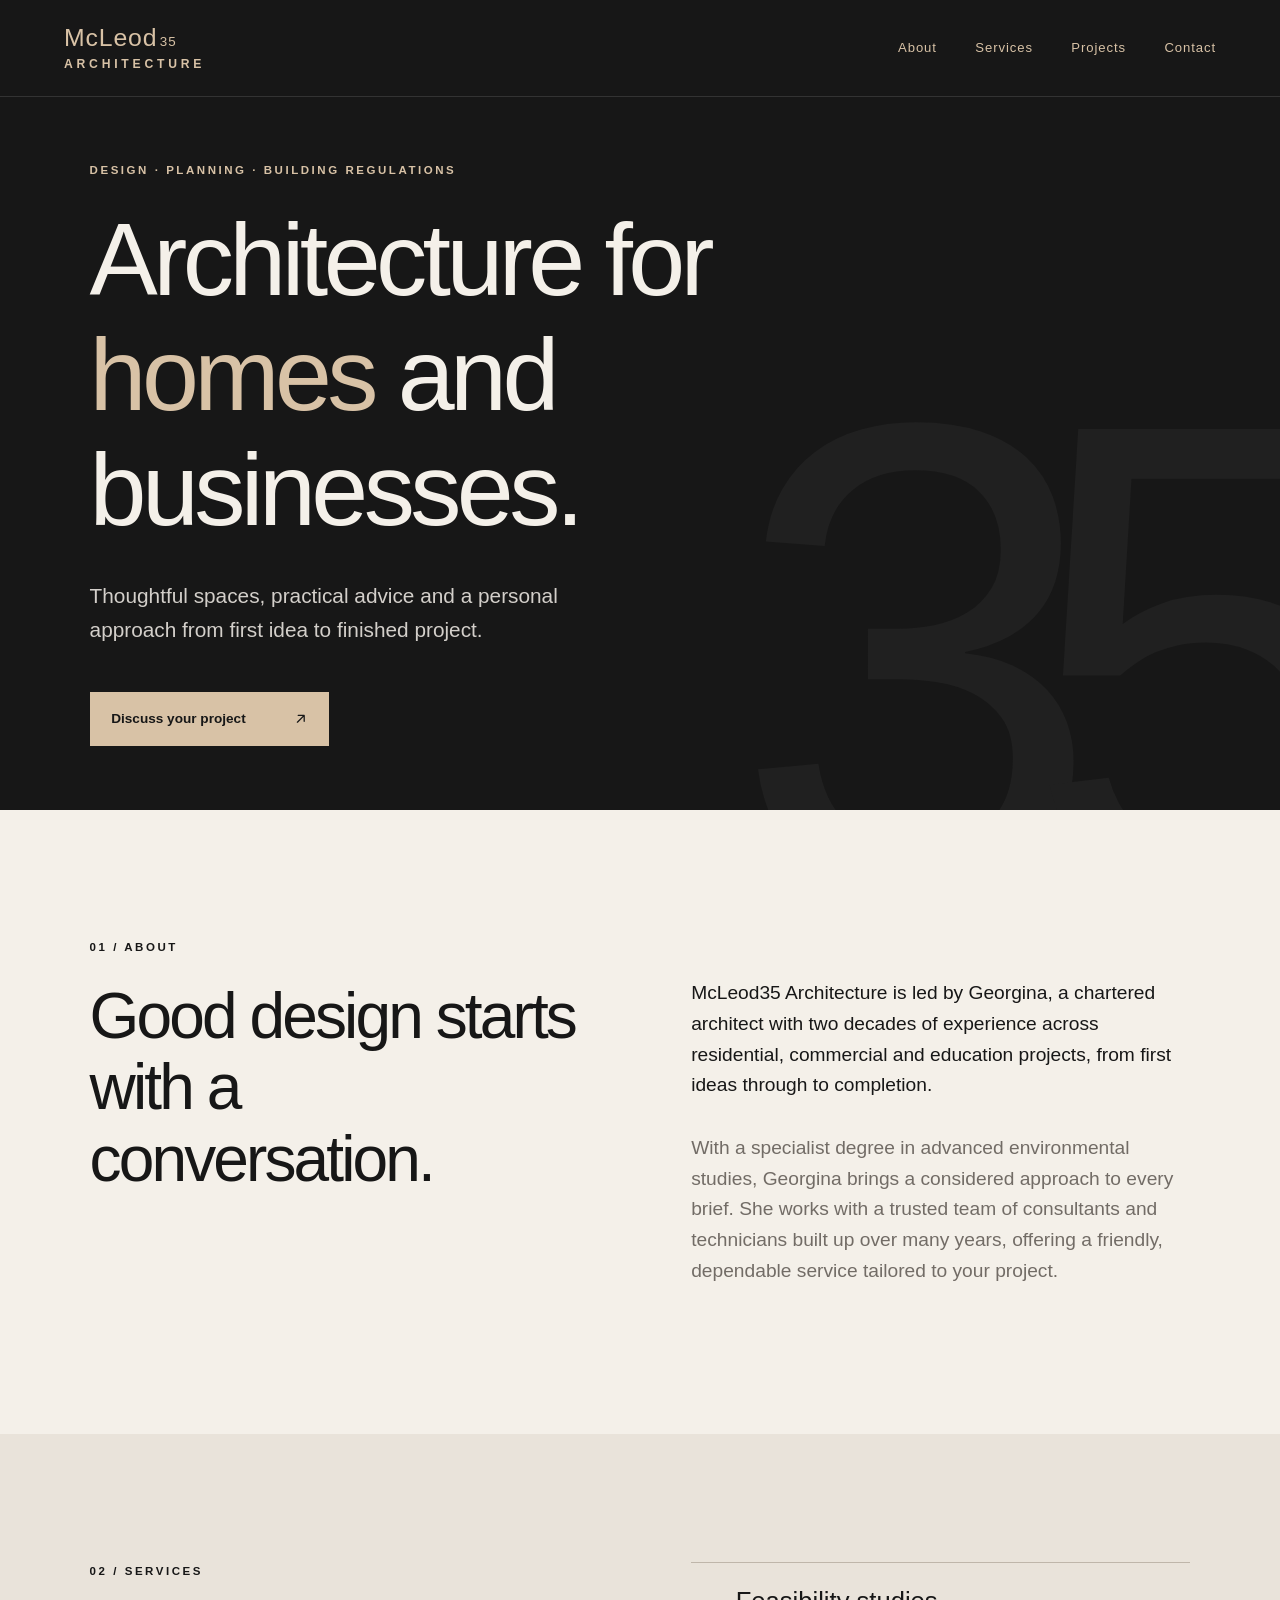
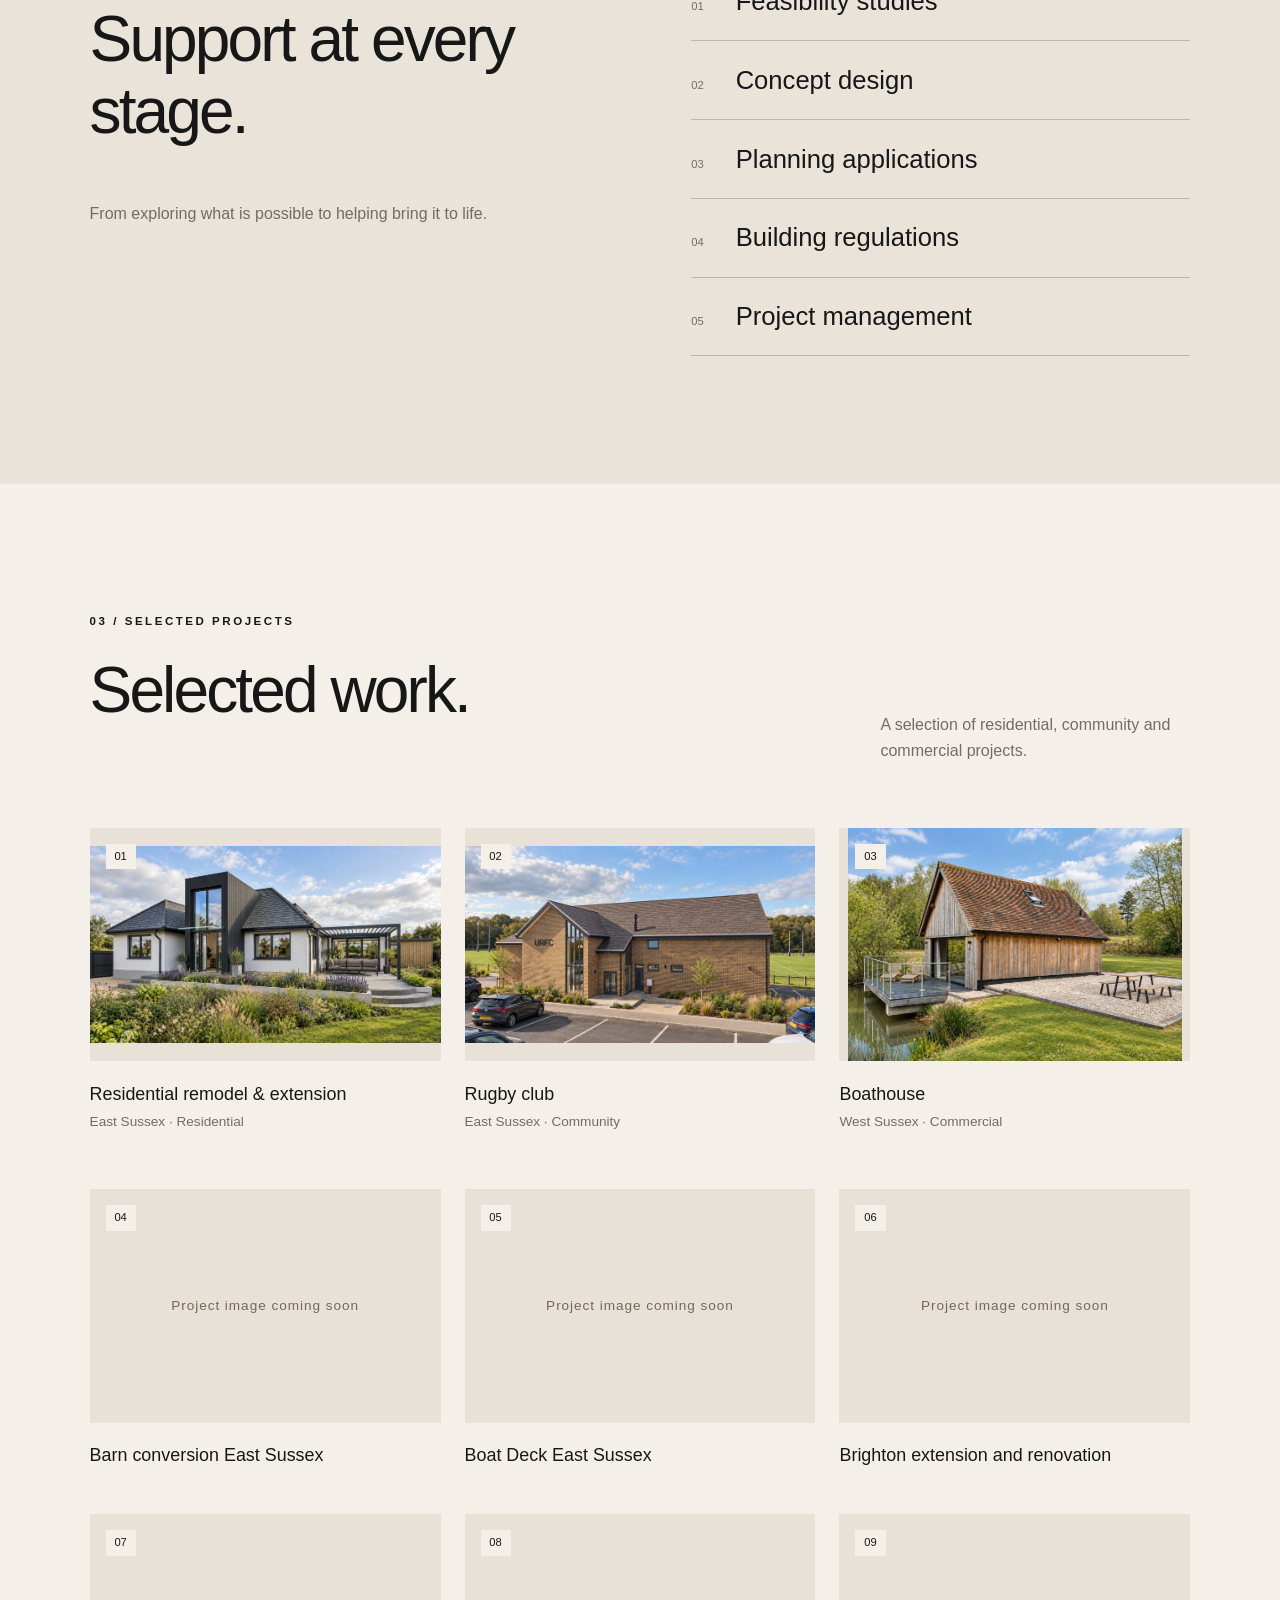
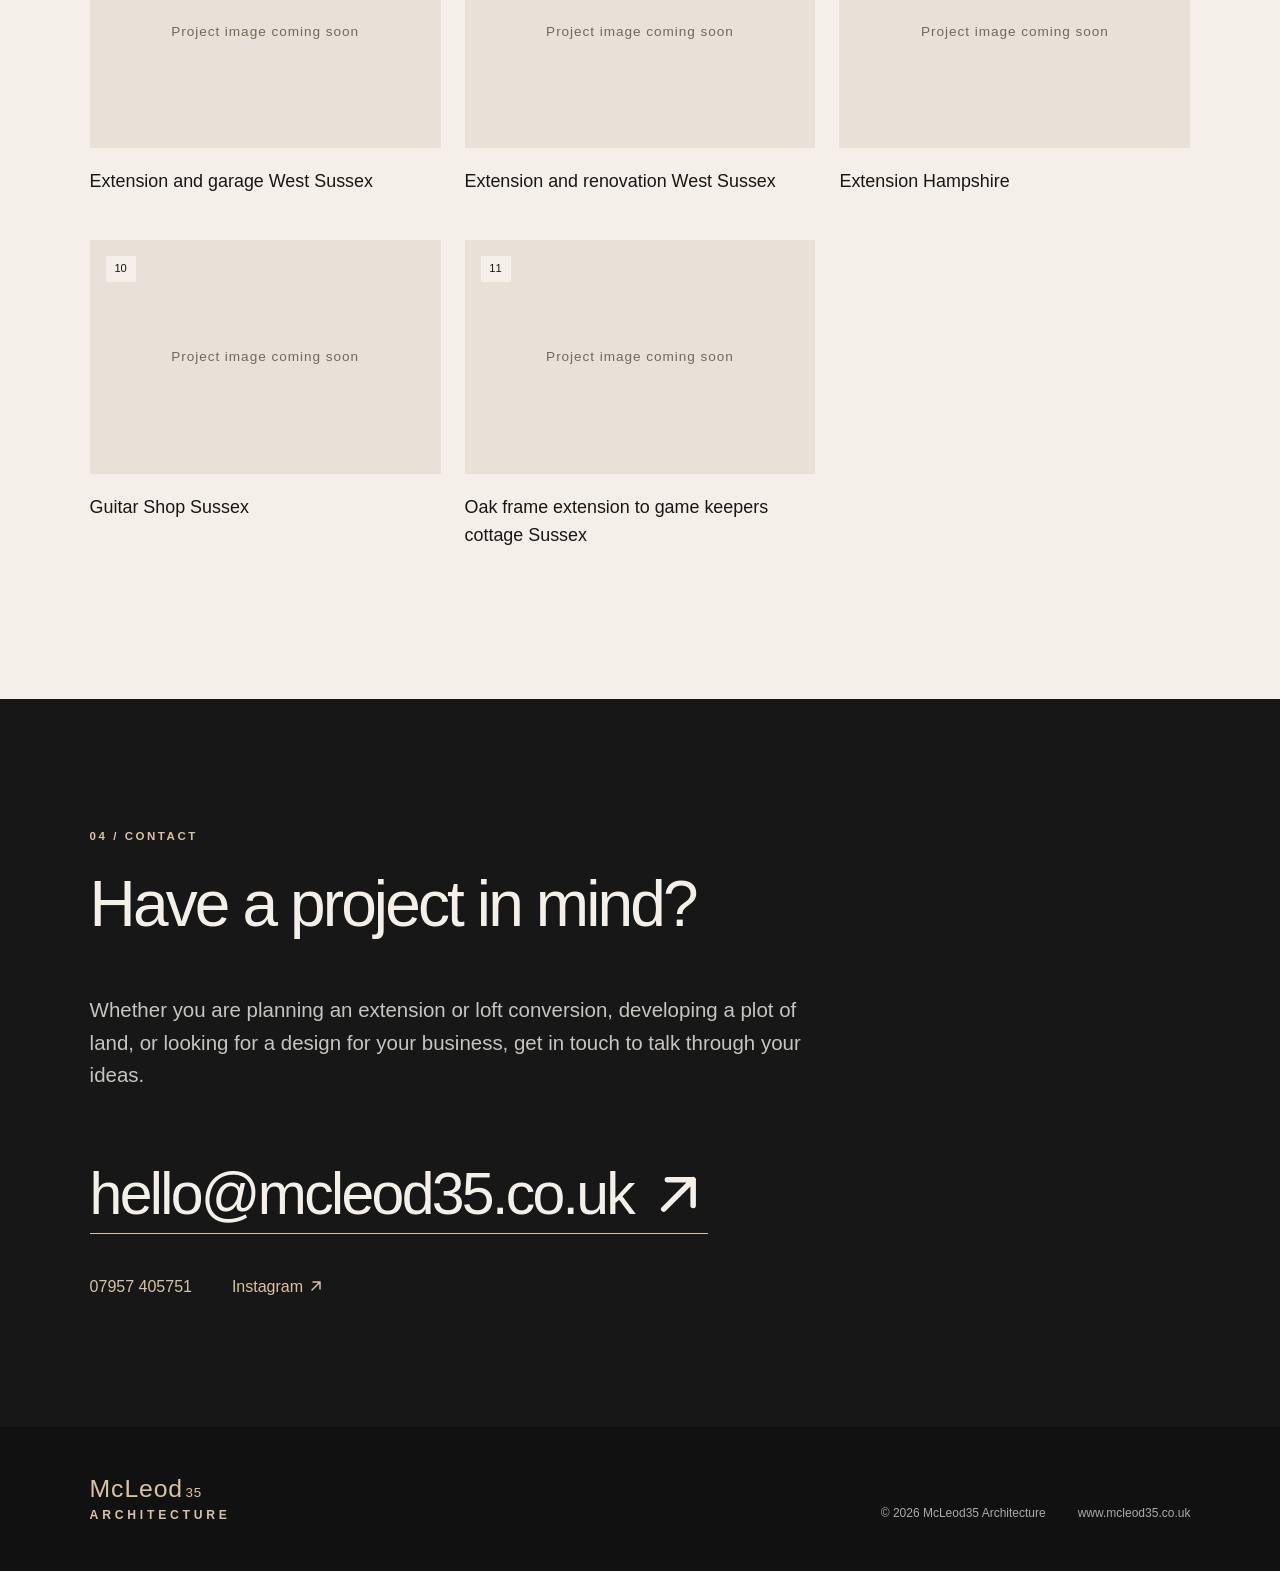
==== index.html @ 9fd6172d "Add files via upload" ====
<!doctype html>
<html lang="en-GB">
<head>
  <meta charset="utf-8">
  <meta name="viewport" content="width=device-width, initial-scale=1">
  <meta name="theme-color" content="#171717">
  <meta name="description" content="McLeod35 Architecture is a friendly, trusted architecture practice for homes and businesses in Sussex. Feasibility, design, planning, building regulations and project management.">
  <title>McLeod35 Architecture | Architecture for homes and businesses</title>
  <link rel="canonical" href="https://www.mcleod35.co.uk/">
  <link rel="icon" href="favicon.svg" type="image/svg+xml">
  <link rel="stylesheet" href="style.css">
</head>
<body>
  <a class="skip-link" href="#main">Skip to content</a>
  <header class="site-header">
    <a class="brand" href="#home" aria-label="McLeod35 Architecture, home"><span>McLeod<small>35</small></span><strong>ARCHITECTURE</strong></a>
    <nav aria-label="Main navigation"><a href="#about">About</a><a href="#services">Services</a><a href="#projects">Projects</a><a href="#contact">Contact</a></nav>
  </header>
  <main id="main">
    <section class="hero" id="home" aria-labelledby="hero-title">
      <div class="hero-inner"><p class="eyebrow">Design · Planning · Building Regulations</p><h1 id="hero-title">Architecture for <em>homes</em> and businesses.</h1><p>Thoughtful spaces, practical advice and a personal approach from first idea to finished project.</p><a class="button" href="#contact">Discuss your project <svg class="arrow-icon" viewBox="0 0 16 16" width="16" height="16" fill="none" stroke="currentColor" stroke-width="1.5" stroke-linecap="round" stroke-linejoin="round" aria-hidden="true" focusable="false"><path d="M4 12 12 4M5 4h7v7"/></svg></a></div>
      <span class="hero-mark" aria-hidden="true">35</span>
    </section>
    <section class="section about" id="about"><div class="section-heading"><p class="eyebrow">01 / About</p><h2>Good design starts with a conversation.</h2></div><div class="section-copy"><p>McLeod35 Architecture is led by Georgina, a chartered architect with two decades of experience across residential, commercial and education projects, from first ideas through to completion.</p><p>With a specialist degree in advanced environmental studies, Georgina brings a considered approach to every brief. She works with a trusted team of consultants and technicians built up over many years, offering a friendly, dependable service tailored to your project.</p></div></section>
    <section class="section services" id="services"><div class="section-heading"><p class="eyebrow">02 / Services</p><h2>Support at every stage.</h2><p>From exploring what is possible to helping bring it to life.</p></div><ol class="service-list"><li><span>01</span>Feasibility studies</li><li><span>02</span>Concept design</li><li><span>03</span>Planning applications</li><li><span>04</span>Building regulations</li><li><span>05</span>Project management</li></ol></section>
    <section class="projects section" id="projects"><div class="projects-heading"><div><p class="eyebrow">03 / Selected projects</p><h2>Selected work.</h2></div><p>A selection of residential, community and commercial projects.</p></div><div class="project-grid">
      <article class="project"><a class="project-image" href="images/residential-remodel-east-sussex.jpg" data-lightbox><img src="images/residential-remodel-east-sussex.jpg" alt="Residential remodel and extension in East Sussex" loading="lazy" onload="this.parentElement.classList.add('has-image')" onerror="this.remove()"><span>01</span><span class="view-hint">View full image <svg class="arrow-icon" viewBox="0 0 16 16" width="16" height="16" fill="none" stroke="currentColor" stroke-width="1.5" stroke-linecap="round" stroke-linejoin="round" aria-hidden="true" focusable="false"><path d="M4 12 12 4M5 4h7v7"/></svg></span></a><div class="project-caption"><h3>Residential remodel &amp; extension</h3><p>East Sussex · Residential</p></div></article>
      <article class="project"><a class="project-image" href="images/rugby-club-east-sussex.jpg" data-lightbox><img src="images/rugby-club-east-sussex.jpg" alt="Rugby club in East Sussex" loading="lazy" onload="this.parentElement.classList.add('has-image')" onerror="this.remove()"><span>02</span><span class="view-hint">View full image <svg class="arrow-icon" viewBox="0 0 16 16" width="16" height="16" fill="none" stroke="currentColor" stroke-width="1.5" stroke-linecap="round" stroke-linejoin="round" aria-hidden="true" focusable="false"><path d="M4 12 12 4M5 4h7v7"/></svg></span></a><div class="project-caption"><h3>Rugby club</h3><p>East Sussex · Community</p></div></article>
      <article class="project"><a class="project-image" href="images/boathouse-west-sussex.jpg" data-lightbox><img src="images/boathouse-west-sussex.jpg" alt="Boathouse in West Sussex" loading="lazy" onload="this.parentElement.classList.add('has-image')" onerror="this.remove()"><span>03</span><span class="view-hint">View full image <svg class="arrow-icon" viewBox="0 0 16 16" width="16" height="16" fill="none" stroke="currentColor" stroke-width="1.5" stroke-linecap="round" stroke-linejoin="round" aria-hidden="true" focusable="false"><path d="M4 12 12 4M5 4h7v7"/></svg></span></a><div class="project-caption"><h3>Boathouse</h3><p>West Sussex · Commercial</p></div></article>
      <article class="project"><a class="project-image" href="images/Barn%20conversion%20East%20Sussex.png" data-lightbox><img src="images/Barn%20conversion%20East%20Sussex.png" alt="Barn conversion East Sussex" loading="lazy" onload="this.parentElement.classList.add('has-image')" onerror="this.remove()"><span>04</span><span class="view-hint">View full image <svg class="arrow-icon" viewBox="0 0 16 16" width="16" height="16" fill="none" stroke="currentColor" stroke-width="1.5" stroke-linecap="round" stroke-linejoin="round" aria-hidden="true" focusable="false"><path d="M4 12 12 4M5 4h7v7"/></svg></span></a><div class="project-caption"><h3>Barn conversion East Sussex</h3></div></article>
      <article class="project"><a class="project-image" href="images/Boat%20Deck%20East%20Sussex.png" data-lightbox><img src="images/Boat%20Deck%20East%20Sussex.png" alt="Boat Deck East Sussex" loading="lazy" onload="this.parentElement.classList.add('has-image')" onerror="this.remove()"><span>05</span><span class="view-hint">View full image <svg class="arrow-icon" viewBox="0 0 16 16" width="16" height="16" fill="none" stroke="currentColor" stroke-width="1.5" stroke-linecap="round" stroke-linejoin="round" aria-hidden="true" focusable="false"><path d="M4 12 12 4M5 4h7v7"/></svg></span></a><div class="project-caption"><h3>Boat Deck East Sussex</h3></div></article>
      <article class="project"><a class="project-image" href="images/Brighton%20extension%20and%20renovation.png" data-lightbox><img src="images/Brighton%20extension%20and%20renovation.png" alt="Brighton extension and renovation" loading="lazy" onload="this.parentElement.classList.add('has-image')" onerror="this.remove()"><span>06</span><span class="view-hint">View full image <svg class="arrow-icon" viewBox="0 0 16 16" width="16" height="16" fill="none" stroke="currentColor" stroke-width="1.5" stroke-linecap="round" stroke-linejoin="round" aria-hidden="true" focusable="false"><path d="M4 12 12 4M5 4h7v7"/></svg></span></a><div class="project-caption"><h3>Brighton extension and renovation</h3></div></article>
      <article class="project"><a class="project-image" href="images/Extension%20and%20garage%20West%20Sussex.png" data-lightbox><img src="images/Extension%20and%20garage%20West%20Sussex.png" alt="Extension and garage West Sussex" loading="lazy" onload="this.parentElement.classList.add('has-image')" onerror="this.remove()"><span>07</span><span class="view-hint">View full image <svg class="arrow-icon" viewBox="0 0 16 16" width="16" height="16" fill="none" stroke="currentColor" stroke-width="1.5" stroke-linecap="round" stroke-linejoin="round" aria-hidden="true" focusable="false"><path d="M4 12 12 4M5 4h7v7"/></svg></span></a><div class="project-caption"><h3>Extension and garage West Sussex</h3></div></article>
      <article class="project"><a class="project-image" href="images/Extension%20and%20renovation%20West%20Sussex.png" data-lightbox><img src="images/Extension%20and%20renovation%20West%20Sussex.png" alt="Extension and renovation West Sussex" loading="lazy" onload="this.parentElement.classList.add('has-image')" onerror="this.remove()"><span>08</span><span class="view-hint">View full image <svg class="arrow-icon" viewBox="0 0 16 16" width="16" height="16" fill="none" stroke="currentColor" stroke-width="1.5" stroke-linecap="round" stroke-linejoin="round" aria-hidden="true" focusable="false"><path d="M4 12 12 4M5 4h7v7"/></svg></span></a><div class="project-caption"><h3>Extension and renovation West Sussex</h3></div></article>
      <article class="project"><a class="project-image" href="images/Extension%20Hampshire.png" data-lightbox><img src="images/Extension%20Hampshire.png" alt="Extension Hampshire" loading="lazy" onload="this.parentElement.classList.add('has-image')" onerror="this.remove()"><span>09</span><span class="view-hint">View full image <svg class="arrow-icon" viewBox="0 0 16 16" width="16" height="16" fill="none" stroke="currentColor" stroke-width="1.5" stroke-linecap="round" stroke-linejoin="round" aria-hidden="true" focusable="false"><path d="M4 12 12 4M5 4h7v7"/></svg></span></a><div class="project-caption"><h3>Extension Hampshire</h3></div></article>
      <article class="project"><a class="project-image" href="images/Guitar%20Shop%20Sussex.png" data-lightbox><img src="images/Guitar%20Shop%20Sussex.png" alt="Guitar Shop Sussex" loading="lazy" onload="this.parentElement.classList.add('has-image')" onerror="this.remove()"><span>10</span><span class="view-hint">View full image <svg class="arrow-icon" viewBox="0 0 16 16" width="16" height="16" fill="none" stroke="currentColor" stroke-width="1.5" stroke-linecap="round" stroke-linejoin="round" aria-hidden="true" focusable="false"><path d="M4 12 12 4M5 4h7v7"/></svg></span></a><div class="project-caption"><h3>Guitar Shop Sussex</h3></div></article>
      <article class="project"><a class="project-image" href="images/Oak%20frame%20extension%20to%20game%20keepers%20cottage%20Sussex.png" data-lightbox><img src="images/Oak%20frame%20extension%20to%20game%20keepers%20cottage%20Sussex.png" alt="Oak frame extension to game keepers cottage Sussex" loading="lazy" onload="this.parentElement.classList.add('has-image')" onerror="this.remove()"><span>11</span><span class="view-hint">View full image <svg class="arrow-icon" viewBox="0 0 16 16" width="16" height="16" fill="none" stroke="currentColor" stroke-width="1.5" stroke-linecap="round" stroke-linejoin="round" aria-hidden="true" focusable="false"><path d="M4 12 12 4M5 4h7v7"/></svg></span></a><div class="project-caption"><h3>Oak frame extension to game keepers cottage Sussex</h3></div></article>
    </div></section>
    <section class="contact section" id="contact"><p class="eyebrow">04 / Contact</p><h2>Have a project in mind?</h2><p>Whether you are planning an extension or loft conversion, developing a plot of land, or looking for a design for your business, get in touch to talk through your ideas.</p><a class="contact-email" href="mailto:hello@mcleod35.co.uk">hello@mcleod35.co.uk <svg class="arrow-icon" viewBox="0 0 16 16" width="16" height="16" fill="none" stroke="currentColor" stroke-width="1.5" stroke-linecap="round" stroke-linejoin="round" aria-hidden="true" focusable="false"><path d="M4 12 12 4M5 4h7v7"/></svg></a><div class="contact-links"><a href="tel:+447957405751">07957 405751</a><a href="https://www.instagram.com/m3five/" target="_blank" rel="noopener noreferrer">Instagram <svg class="arrow-icon" viewBox="0 0 16 16" width="16" height="16" fill="none" stroke="currentColor" stroke-width="1.5" stroke-linecap="round" stroke-linejoin="round" aria-hidden="true" focusable="false"><path d="M4 12 12 4M5 4h7v7"/></svg></a></div></section>
  </main>
  <footer><a class="brand footer-brand" href="#home" aria-label="McLeod35 Architecture, back to top"><span>McLeod<small>35</small></span><strong>ARCHITECTURE</strong></a><div><span>© <span id="year">2026</span> McLeod35 Architecture</span><a href="https://www.mcleod35.co.uk/">www.mcleod35.co.uk</a></div></footer>
  <dialog id="image-viewer" aria-label="Project image"><button class="viewer-close" type="button" aria-label="Close image">×</button><img alt=""></dialog>
  <script>
    const viewer = document.getElementById('image-viewer');
    document.querySelectorAll('[data-lightbox]').forEach(link => link.addEventListener('click', event => {
      event.preventDefault();
      viewer.querySelector('img').src = link.href;
      viewer.querySelector('img').alt = link.querySelector('img').alt;
      viewer.showModal();
    }));
    viewer.querySelector('button').addEventListener('click', () => viewer.close());
    viewer.addEventListener('click', event => { if (event.target === viewer) viewer.close(); });
  </script>
  <script>document.getElementById('year').textContent = new Date().getFullYear();</script>
</body>
</html>
---- style.css ----
:root{--ink:#171717;--sand:#d8c2a6;--paper:#f4f0e9;--muted:#726c66;--line:#d9d1c6}*{box-sizing:border-box}html{scroll-behavior:smooth}body{margin:0;background:var(--paper);color:var(--ink);font-family:Arial,Helvetica,sans-serif;line-height:1.6}a{color:inherit}a:focus-visible{outline:2px solid #a97648;outline-offset:5px}.skip-link{position:absolute;left:-9999px;top:1rem;z-index:9;background:#fff;padding:.5rem 1rem}.skip-link:focus{left:1rem}.site-header{display:flex;align-items:center;justify-content:space-between;gap:2rem;padding:1.5rem max(5vw,24px);background:var(--ink);color:var(--sand)}.brand{display:inline-flex;flex-direction:column;width:max-content;text-decoration:none;line-height:1.15}.brand>span{font-size:1.55rem;font-weight:300;letter-spacing:.035em}.brand small{font-size:.54em;margin-left:.18em}.brand strong{font-size:.76rem;letter-spacing:.31em;font-weight:600;margin-top:.34rem}.site-header nav{display:flex;gap:clamp(1rem,3vw,2.5rem);flex-wrap:wrap}.site-header nav a{text-decoration:none;font-size:.82rem;letter-spacing:.07em}.site-header nav a:hover,.contact-links a:hover{color:#fff}.hero{position:relative;min-height:clamp(550px,75vh,850px);display:flex;align-items:center;overflow:hidden;background:var(--ink);color:var(--paper);border-top:1px solid #333}.hero-inner{position:relative;z-index:1;width:min(900px,85%);margin:4rem max(7vw,24px)}.eyebrow{text-transform:uppercase;letter-spacing:.22em;font-size:.72rem;font-weight:700;margin:0 0 1.5rem}.hero .eyebrow{color:var(--sand)}h1,h2,h3,p{margin-top:0}h1,h2{font-weight:400;line-height:1.12;letter-spacing:-.045em}h1{font-size:clamp(3.5rem,8vw,8rem);max-width:950px;margin-bottom:2rem}h1 em{font-style:normal;color:var(--sand)}.hero-inner>p:not(.eyebrow){font-size:clamp(1.05rem,1.7vw,1.3rem);max-width:530px;color:#d3cfca}.button{display:inline-flex;gap:3rem;align-items:center;margin-top:1.6rem;background:var(--sand);color:var(--ink);text-decoration:none;padding:1rem 1.35rem;font-size:.85rem;font-weight:700}.button:hover{background:#edd7bb}.hero-mark{position:absolute;right:-.05em;bottom:-.27em;font-size:clamp(25rem,52vw,62rem);line-height:1;letter-spacing:-.12em;color:#202020;pointer-events:none}.section{padding:clamp(5rem,10vw,10rem) max(7vw,24px);scroll-margin-top:2rem}.section h2{font-size:clamp(2.7rem,5vw,5.5rem)}.about{display:grid;grid-template-columns:1fr 1fr;gap:8vw}.about .section-copy{font-size:clamp(1.1rem,1.5vw,1.35rem);max-width:650px;padding-top:2.5rem}.about .section-copy p+p{color:var(--muted);margin-top:2rem}.services{background:#e9e3da;display:grid;grid-template-columns:1fr 1fr;gap:8vw}.services .section-heading>p:last-child{color:var(--muted)}.service-list{list-style:none;padding:0;margin:0}.service-list li{display:flex;gap:2rem;align-items:baseline;border-top:1px solid #bfb6aa;padding:1.15rem 0;font-size:clamp(1.1rem,2vw,1.7rem)}.service-list li:last-child{border-bottom:1px solid #bfb6aa}.service-list span{font-size:.7rem;color:var(--muted)}.projects-heading{display:flex;justify-content:space-between;align-items:end;gap:2rem;margin-bottom:3rem}.projects-heading>p{max-width:310px;color:var(--muted)}.project-grid{display:grid;grid-template-columns:repeat(3,minmax(0,1fr));gap:1.5rem}.project-image{aspect-ratio:4/5;background-color:#d8d0c4;background-size:cover;background-position:center;position:relative;overflow:hidden}.project-image:before{content:"Project image coming soon";position:absolute;inset:0;display:grid;place-items:center;padding:2rem;text-align:center;color:#746858;font-size:.85rem;letter-spacing:.07em}.project-image img{width:100%;height:100%;object-fit:cover;display:block}.project-image.has-image:before{display:none}.project-image span{position:absolute;left:1rem;top:1rem;background:var(--paper);padding:.25rem .55rem;font-size:.7rem}.project-caption{padding:1.15rem 0}.project-caption h3{font-size:1.12rem;font-weight:500;margin-bottom:.15rem}.project-caption p{color:var(--muted);font-size:.85rem}.contact{background:var(--ink);color:var(--paper)}.contact .eyebrow{color:var(--sand)}.contact h2{max-width:750px}.contact>p:not(.eyebrow){font-size:clamp(1.1rem,1.6vw,1.35rem);color:#c8c4bf;max-width:750px;margin:2rem 0 4rem}.contact-email{display:inline-flex;align-items:center;gap:1rem;max-width:100%;font-size:clamp(1.5rem,4.6vw,4.5rem);line-height:1.3;letter-spacing:-.045em;text-decoration:none;border-bottom:1px solid var(--sand);overflow-wrap:anywhere}.contact-email:hover{color:var(--sand)}.contact-links{display:flex;gap:2.5rem;margin-top:2.5rem}.contact-links a{text-decoration:none;color:var(--sand)}footer{background:#111;color:var(--sand);padding:3rem max(7vw,24px);display:flex;justify-content:space-between;align-items:end;gap:2rem}footer>div{display:flex;gap:2rem;color:#aaa;font-size:.75rem}footer>div a{text-decoration:none}@media(max-width:800px){.site-header{align-items:flex-start;flex-direction:column}.about,.services{grid-template-columns:1fr;gap:2rem}.about .section-copy{padding-top:0}.project-grid{grid-template-columns:1fr 1fr}.projects-heading{display:block}.project-image{aspect-ratio:4/3}footer,footer>div{flex-direction:column;align-items:flex-start;gap:1rem}}@media(max-width:560px){.site-header nav{gap:.65rem 1.2rem}.site-header nav a{font-size:.75rem}.hero{min-height:620px}.hero-inner{width:auto;margin:4rem 24px}.hero-mark{font-size:26rem;right:0}.project-grid{grid-template-columns:1fr}.projects-heading{margin-bottom:1rem}.project-image{aspect-ratio:4/3}.contact-links{flex-direction:column;gap:1rem}}

/* Project photographs: show the full frame and let visitors enlarge it. */
.project-image{display:block;aspect-ratio:3/2;text-decoration:none;cursor:zoom-in;background:#e8e1d7;transition:transform .25s ease,box-shadow .25s ease;z-index:0}
.project-image img{object-fit:contain;transition:transform .25s ease}
.project-image:hover,.project-image:focus-visible{transform:scale(1.035);box-shadow:0 16px 36px #17171726;z-index:2}
.project-image .view-hint{left:auto;top:auto;bottom:1rem;right:1rem;opacity:0;transition:opacity .2s;background:var(--ink);color:var(--paper);padding:.4rem .7rem}
.project-image:hover .view-hint,.project-image:focus-visible .view-hint{opacity:1}
#image-viewer{position:fixed;inset:0;max-width:100vw;max-height:100vh;width:100vw;height:100vh;border:0;margin:0;padding:4rem 2rem 2rem;background:#171717ef;color:white}
#image-viewer::backdrop{background:#000b}
#image-viewer img{display:block;width:100%;height:100%;object-fit:contain}
.viewer-close{position:absolute;right:1.5rem;top:1rem;background:transparent;border:0;color:white;font-size:2.5rem;line-height:1;cursor:pointer}
@media(max-width:800px){.project-image{aspect-ratio:3/2}}
@media(max-width:560px){.project-image{aspect-ratio:3/2}#image-viewer{padding:3.5rem .5rem .5rem}}
@media(prefers-reduced-motion:reduce){.project-image,.project-image img{transition:none}}

/* Drawn arrows avoid iOS rendering the arrow character as an emoji. */
.arrow-icon{display:inline-block;flex:none;vertical-align:-.12em;width:1em;height:1em;stroke:currentColor}
.view-hint .arrow-icon{width:.9em;height:.9em;margin-left:.25em}
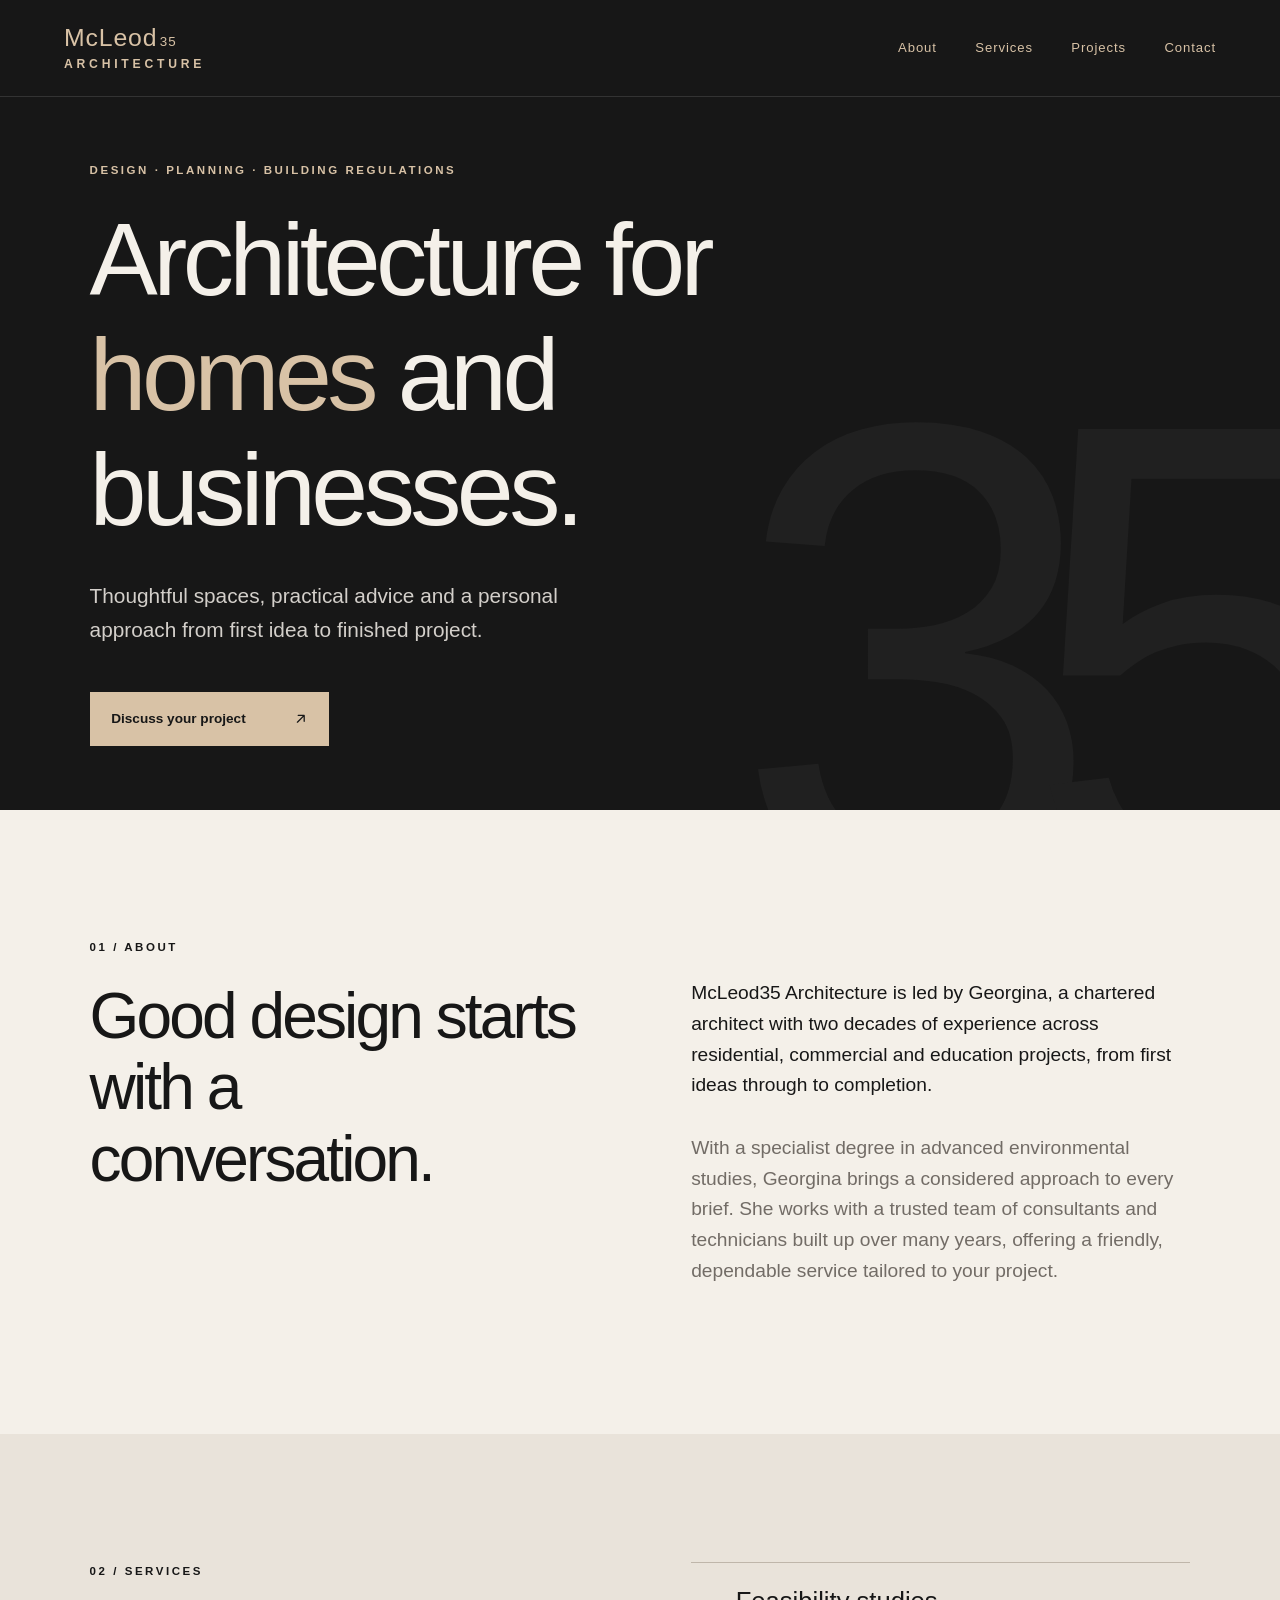
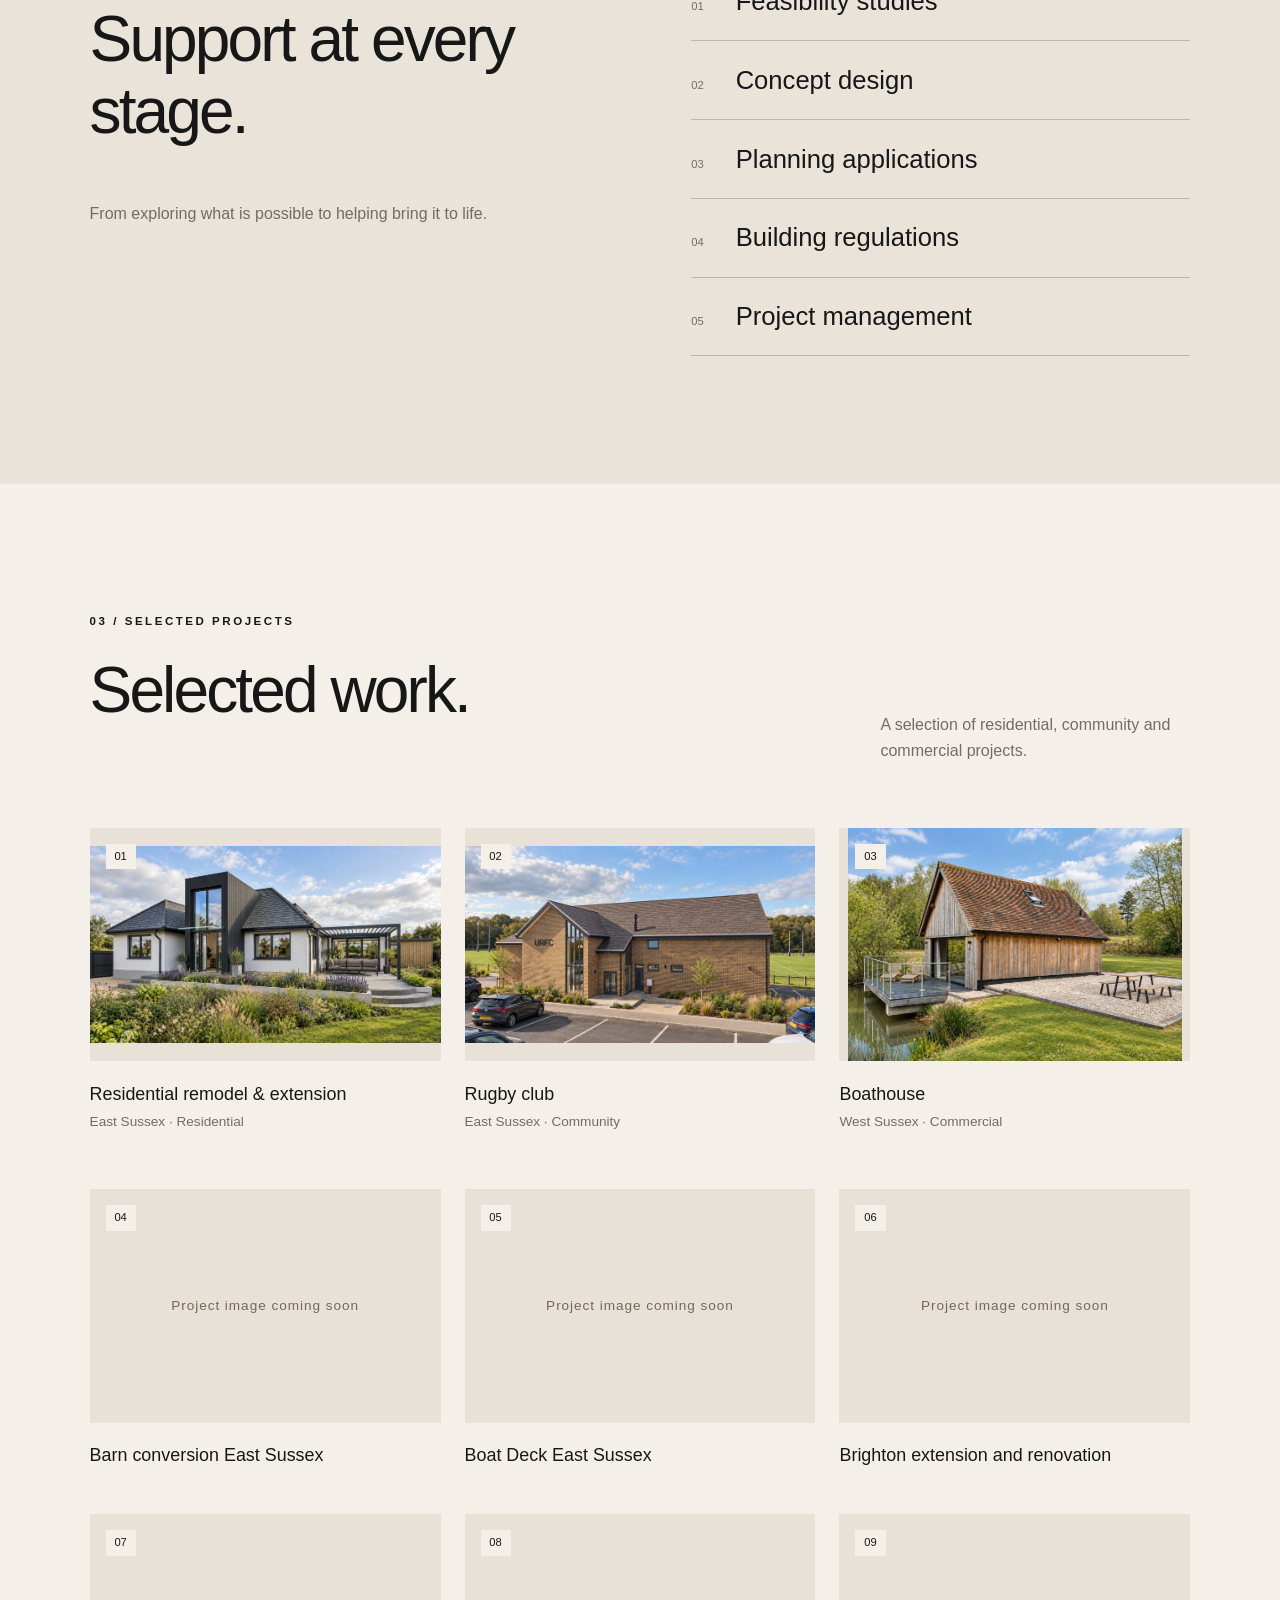
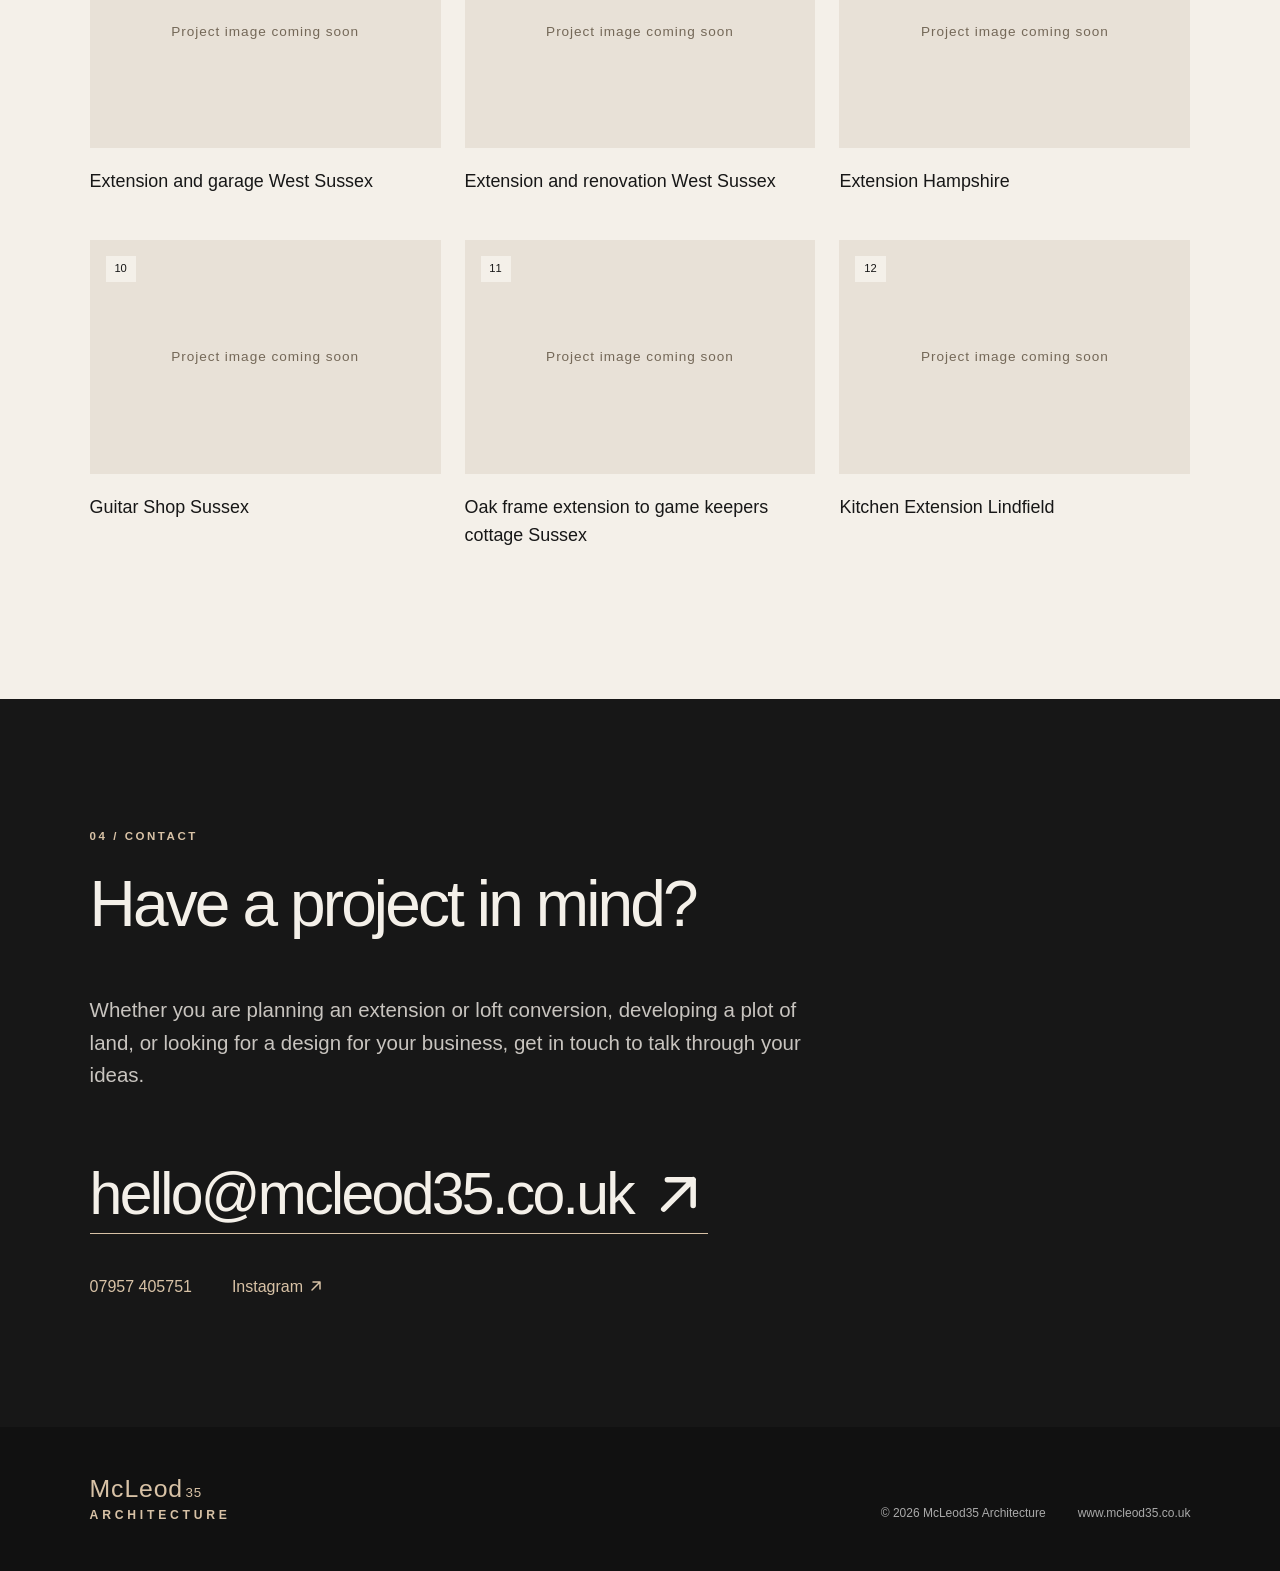
==== commit 2819d2a9: "Add files via upload" ====
--- a/index.html
+++ b/index.html
@@ -35,6 +35,7 @@
       <article class="project"><a class="project-image" href="images/Extension%20Hampshire.png" data-lightbox><img src="images/Extension%20Hampshire.png" alt="Extension Hampshire" loading="lazy" onload="this.parentElement.classList.add('has-image')" onerror="this.remove()"><span>09</span><span class="view-hint">View full image <svg class="arrow-icon" viewBox="0 0 16 16" width="16" height="16" fill="none" stroke="currentColor" stroke-width="1.5" stroke-linecap="round" stroke-linejoin="round" aria-hidden="true" focusable="false"><path d="M4 12 12 4M5 4h7v7"/></svg></span></a><div class="project-caption"><h3>Extension Hampshire</h3></div></article>
       <article class="project"><a class="project-image" href="images/Guitar%20Shop%20Sussex.png" data-lightbox><img src="images/Guitar%20Shop%20Sussex.png" alt="Guitar Shop Sussex" loading="lazy" onload="this.parentElement.classList.add('has-image')" onerror="this.remove()"><span>10</span><span class="view-hint">View full image <svg class="arrow-icon" viewBox="0 0 16 16" width="16" height="16" fill="none" stroke="currentColor" stroke-width="1.5" stroke-linecap="round" stroke-linejoin="round" aria-hidden="true" focusable="false"><path d="M4 12 12 4M5 4h7v7"/></svg></span></a><div class="project-caption"><h3>Guitar Shop Sussex</h3></div></article>
       <article class="project"><a class="project-image" href="images/Oak%20frame%20extension%20to%20game%20keepers%20cottage%20Sussex.png" data-lightbox><img src="images/Oak%20frame%20extension%20to%20game%20keepers%20cottage%20Sussex.png" alt="Oak frame extension to game keepers cottage Sussex" loading="lazy" onload="this.parentElement.classList.add('has-image')" onerror="this.remove()"><span>11</span><span class="view-hint">View full image <svg class="arrow-icon" viewBox="0 0 16 16" width="16" height="16" fill="none" stroke="currentColor" stroke-width="1.5" stroke-linecap="round" stroke-linejoin="round" aria-hidden="true" focusable="false"><path d="M4 12 12 4M5 4h7v7"/></svg></span></a><div class="project-caption"><h3>Oak frame extension to game keepers cottage Sussex</h3></div></article>
+      <article class="project"><a class="project-image" href="images/Kitchen%20Extension%20Lindfield.png" data-lightbox><img src="images/Kitchen%20Extension%20Lindfield.png" alt="Kitchen Extension Lindfield" loading="lazy" onload="this.parentElement.classList.add('has-image')" onerror="this.remove()"><span>12</span><span class="view-hint">View full image <svg class="arrow-icon" viewBox="0 0 16 16" width="16" height="16" fill="none" stroke="currentColor" stroke-width="1.5" stroke-linecap="round" stroke-linejoin="round" aria-hidden="true" focusable="false"><path d="M4 12 12 4M5 4h7v7"/></svg></span></a><div class="project-caption"><h3>Kitchen Extension Lindfield</h3></div></article>
     </div></section>
     <section class="contact section" id="contact"><p class="eyebrow">04 / Contact</p><h2>Have a project in mind?</h2><p>Whether you are planning an extension or loft conversion, developing a plot of land, or looking for a design for your business, get in touch to talk through your ideas.</p><a class="contact-email" href="mailto:hello@mcleod35.co.uk">hello@mcleod35.co.uk <svg class="arrow-icon" viewBox="0 0 16 16" width="16" height="16" fill="none" stroke="currentColor" stroke-width="1.5" stroke-linecap="round" stroke-linejoin="round" aria-hidden="true" focusable="false"><path d="M4 12 12 4M5 4h7v7"/></svg></a><div class="contact-links"><a href="tel:+447957405751">07957 405751</a><a href="https://www.instagram.com/m3five/" target="_blank" rel="noopener noreferrer">Instagram <svg class="arrow-icon" viewBox="0 0 16 16" width="16" height="16" fill="none" stroke="currentColor" stroke-width="1.5" stroke-linecap="round" stroke-linejoin="round" aria-hidden="true" focusable="false"><path d="M4 12 12 4M5 4h7v7"/></svg></a></div></section>
   </main>
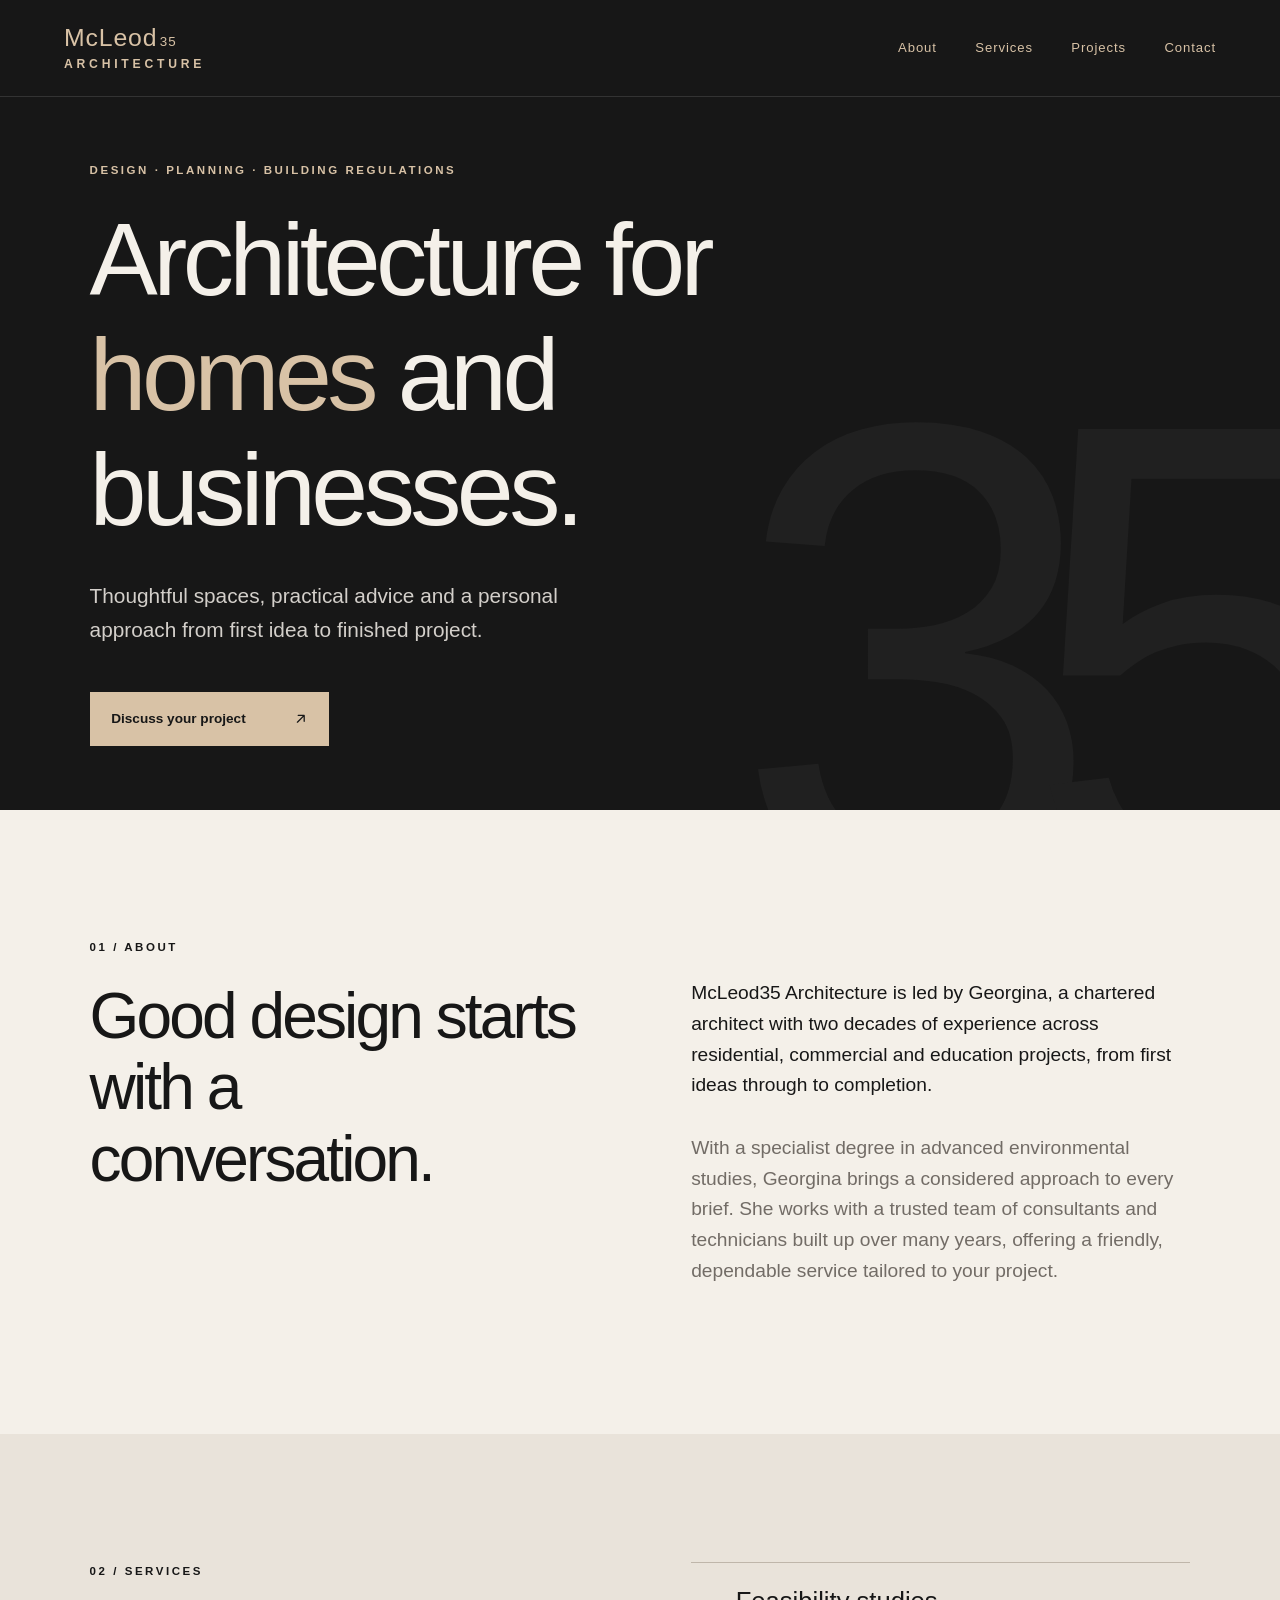
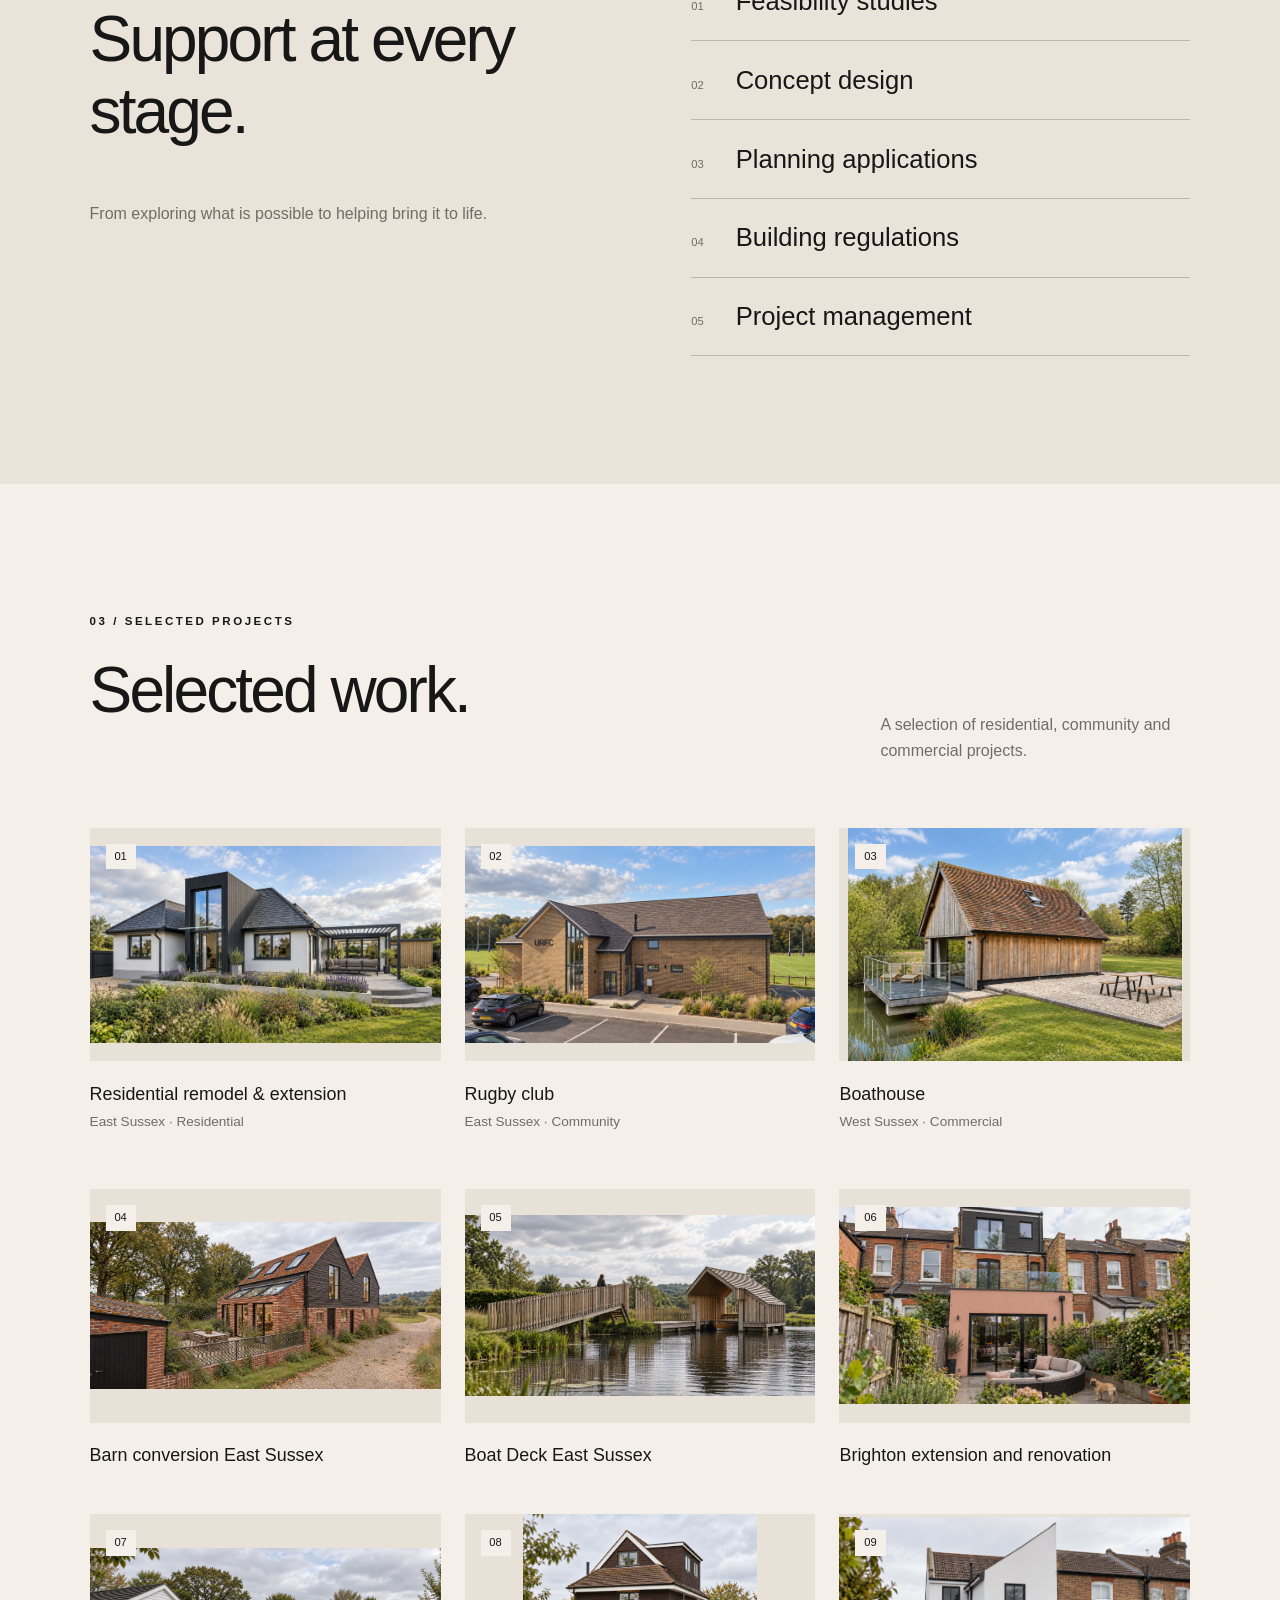
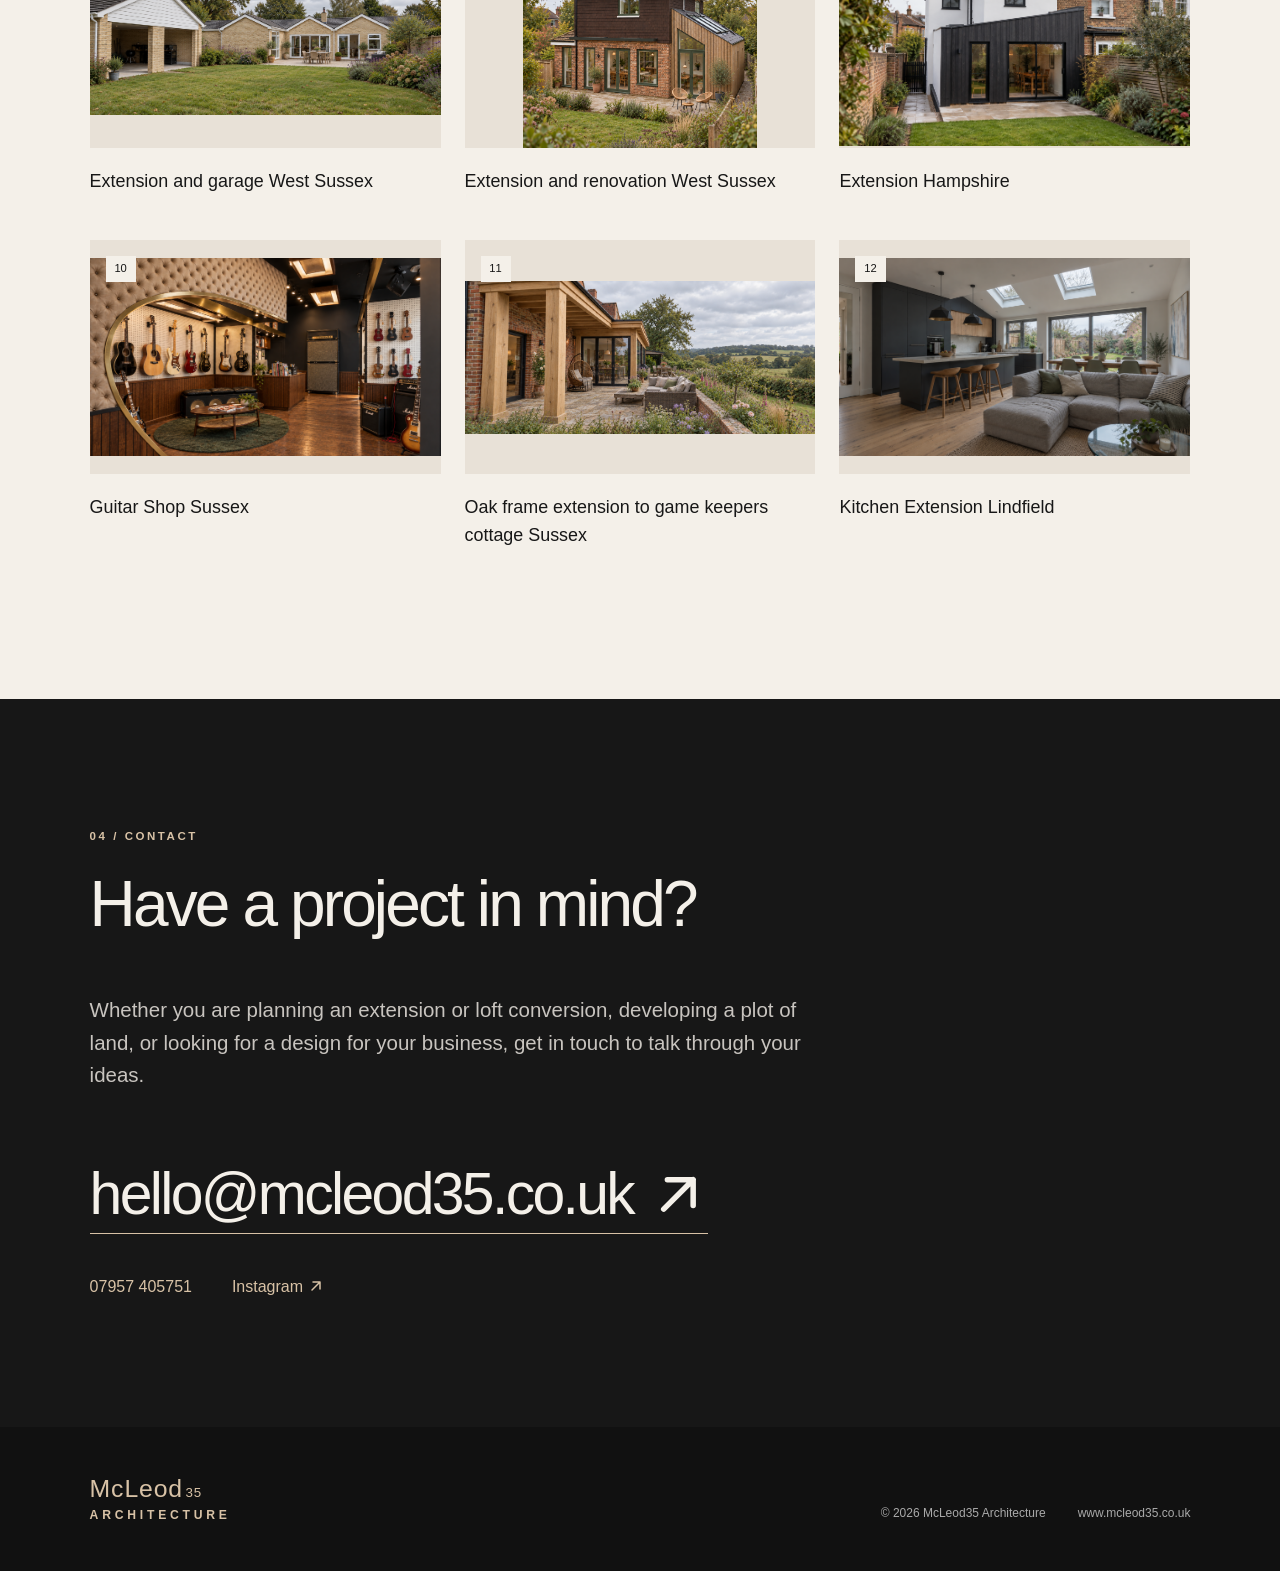
==== commit 1c5cc4fd: "Add files via upload" ====
--- a/index.html
+++ b/index.html
@@ -37,7 +37,7 @@
       <article class="project"><a class="project-image" href="images/Oak%20frame%20extension%20to%20game%20keepers%20cottage%20Sussex.png" data-lightbox><img src="images/Oak%20frame%20extension%20to%20game%20keepers%20cottage%20Sussex.png" alt="Oak frame extension to game keepers cottage Sussex" loading="lazy" onload="this.parentElement.classList.add('has-image')" onerror="this.remove()"><span>11</span><span class="view-hint">View full image <svg class="arrow-icon" viewBox="0 0 16 16" width="16" height="16" fill="none" stroke="currentColor" stroke-width="1.5" stroke-linecap="round" stroke-linejoin="round" aria-hidden="true" focusable="false"><path d="M4 12 12 4M5 4h7v7"/></svg></span></a><div class="project-caption"><h3>Oak frame extension to game keepers cottage Sussex</h3></div></article>
       <article class="project"><a class="project-image" href="images/Kitchen%20Extension%20Lindfield.png" data-lightbox><img src="images/Kitchen%20Extension%20Lindfield.png" alt="Kitchen Extension Lindfield" loading="lazy" onload="this.parentElement.classList.add('has-image')" onerror="this.remove()"><span>12</span><span class="view-hint">View full image <svg class="arrow-icon" viewBox="0 0 16 16" width="16" height="16" fill="none" stroke="currentColor" stroke-width="1.5" stroke-linecap="round" stroke-linejoin="round" aria-hidden="true" focusable="false"><path d="M4 12 12 4M5 4h7v7"/></svg></span></a><div class="project-caption"><h3>Kitchen Extension Lindfield</h3></div></article>
     </div></section>
-    <section class="contact section" id="contact"><p class="eyebrow">04 / Contact</p><h2>Have a project in mind?</h2><p>Whether you are planning an extension or loft conversion, developing a plot of land, or looking for a design for your business, get in touch to talk through your ideas.</p><a class="contact-email" href="mailto:hello@mcleod35.co.uk">hello@mcleod35.co.uk <svg class="arrow-icon" viewBox="0 0 16 16" width="16" height="16" fill="none" stroke="currentColor" stroke-width="1.5" stroke-linecap="round" stroke-linejoin="round" aria-hidden="true" focusable="false"><path d="M4 12 12 4M5 4h7v7"/></svg></a><div class="contact-links"><a href="tel:+447957405751">07957 405751</a><a href="https://www.instagram.com/m3five/" target="_blank" rel="noopener noreferrer">Instagram <svg class="arrow-icon" viewBox="0 0 16 16" width="16" height="16" fill="none" stroke="currentColor" stroke-width="1.5" stroke-linecap="round" stroke-linejoin="round" aria-hidden="true" focusable="false"><path d="M4 12 12 4M5 4h7v7"/></svg></a></div></section>
+    <section class="contact section" id="contact"><p class="eyebrow">04 / Contact</p><h2>Have a project in mind?</h2><p>Whether you are planning an extension or loft conversion, developing a plot of land, or looking for a design for your business, get in touch to talk through your ideas.</p><a class="contact-email" href="mailto:hello@mcleod35.co.uk">hello@mcleod35.co.uk <svg class="arrow-icon" viewBox="0 0 16 16" width="16" height="16" fill="none" stroke="currentColor" stroke-width="1.5" stroke-linecap="round" stroke-linejoin="round" aria-hidden="true" focusable="false"><path d="M4 12 12 4M5 4h7v7"/></svg></a><div class="contact-links"><a href="tel:+447957405751">07957 405751</a><a href="https://www.instagram.com/mcleod35architecure/" target="_blank" rel="noopener noreferrer">Instagram <svg class="arrow-icon" viewBox="0 0 16 16" width="16" height="16" fill="none" stroke="currentColor" stroke-width="1.5" stroke-linecap="round" stroke-linejoin="round" aria-hidden="true" focusable="false"><path d="M4 12 12 4M5 4h7v7"/></svg></a></div></section>
   </main>
   <footer><a class="brand footer-brand" href="#home" aria-label="McLeod35 Architecture, back to top"><span>McLeod<small>35</small></span><strong>ARCHITECTURE</strong></a><div><span>© <span id="year">2026</span> McLeod35 Architecture</span><a href="https://www.mcleod35.co.uk/">www.mcleod35.co.uk</a></div></footer>
   <dialog id="image-viewer" aria-label="Project image"><button class="viewer-close" type="button" aria-label="Close image">×</button><img alt=""></dialog>
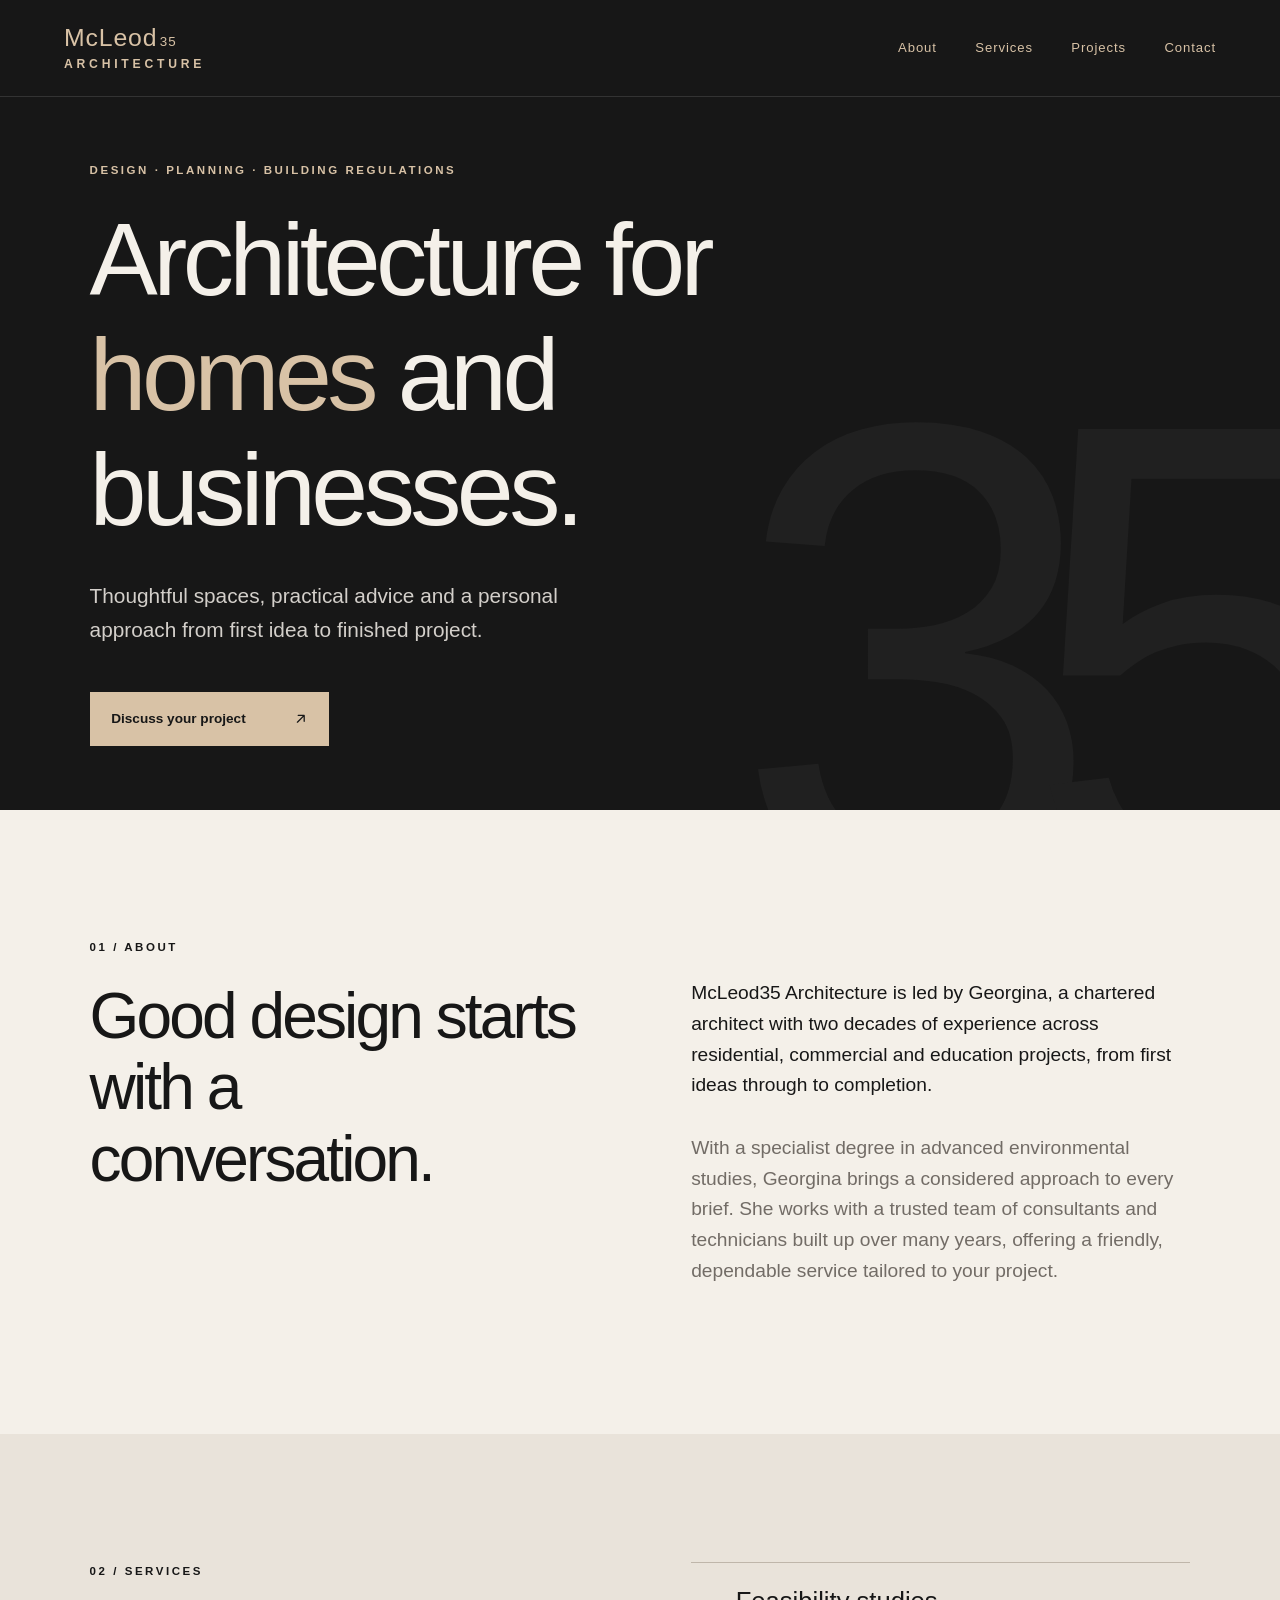
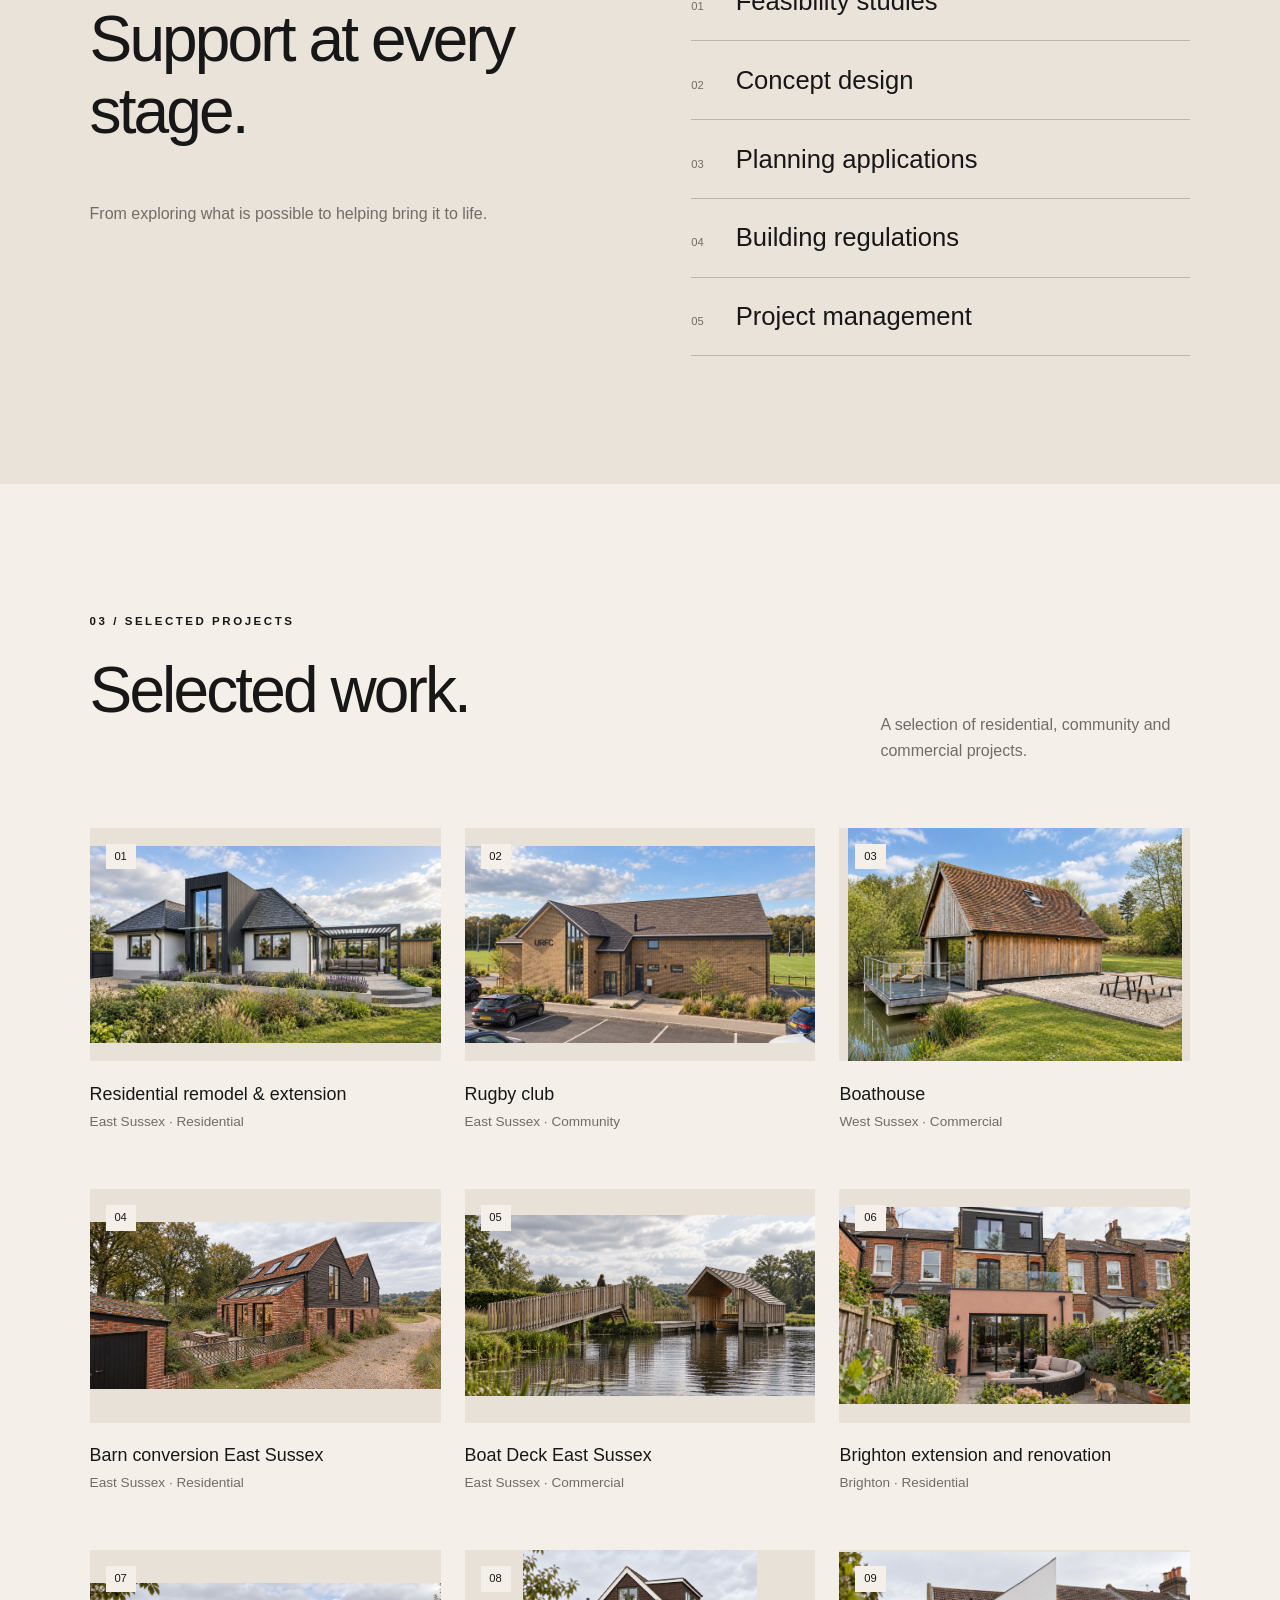
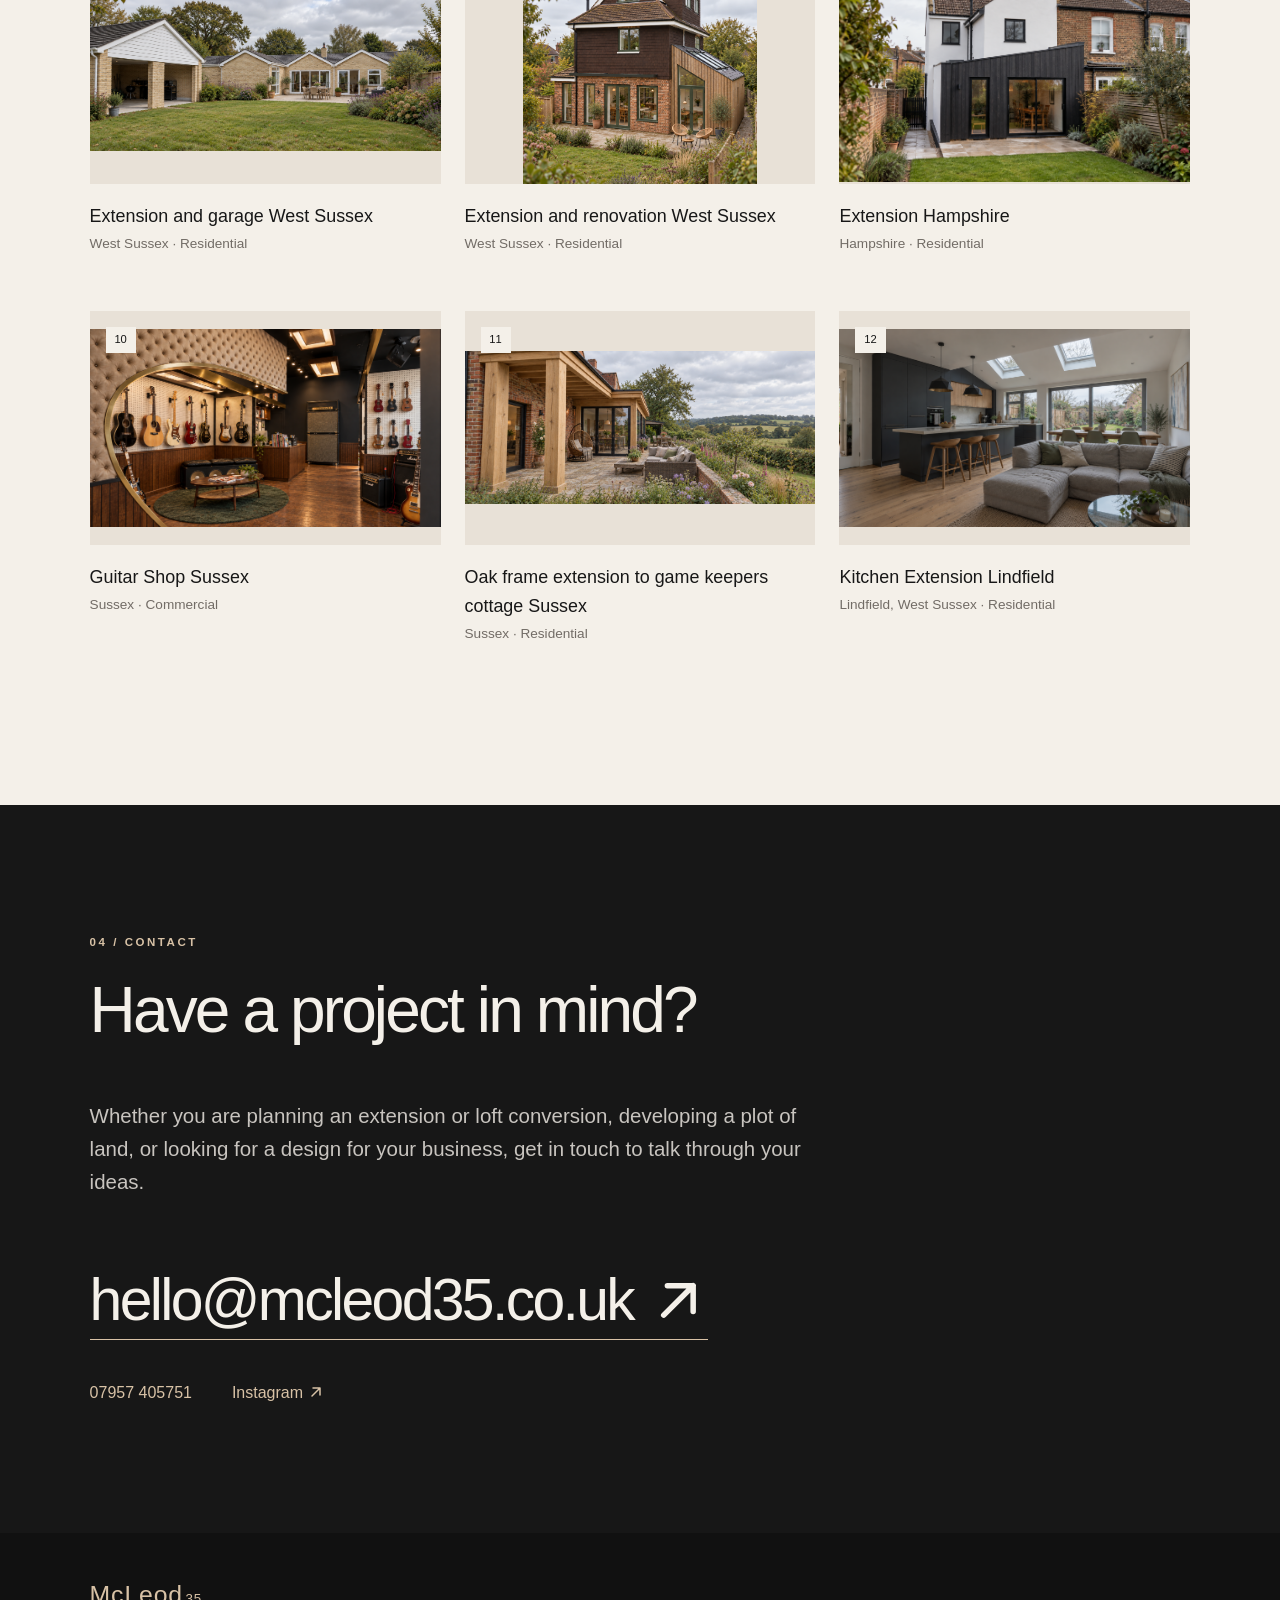
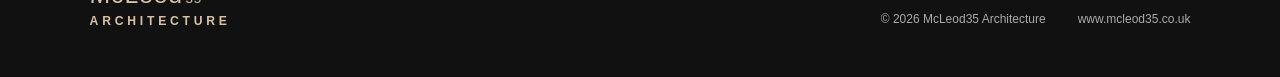
==== commit 0a031c5a: "Add files via upload" ====
--- a/index.html
+++ b/index.html
@@ -27,15 +27,15 @@
       <article class="project"><a class="project-image" href="images/residential-remodel-east-sussex.jpg" data-lightbox><img src="images/residential-remodel-east-sussex.jpg" alt="Residential remodel and extension in East Sussex" loading="lazy" onload="this.parentElement.classList.add('has-image')" onerror="this.remove()"><span>01</span><span class="view-hint">View full image <svg class="arrow-icon" viewBox="0 0 16 16" width="16" height="16" fill="none" stroke="currentColor" stroke-width="1.5" stroke-linecap="round" stroke-linejoin="round" aria-hidden="true" focusable="false"><path d="M4 12 12 4M5 4h7v7"/></svg></span></a><div class="project-caption"><h3>Residential remodel &amp; extension</h3><p>East Sussex · Residential</p></div></article>
       <article class="project"><a class="project-image" href="images/rugby-club-east-sussex.jpg" data-lightbox><img src="images/rugby-club-east-sussex.jpg" alt="Rugby club in East Sussex" loading="lazy" onload="this.parentElement.classList.add('has-image')" onerror="this.remove()"><span>02</span><span class="view-hint">View full image <svg class="arrow-icon" viewBox="0 0 16 16" width="16" height="16" fill="none" stroke="currentColor" stroke-width="1.5" stroke-linecap="round" stroke-linejoin="round" aria-hidden="true" focusable="false"><path d="M4 12 12 4M5 4h7v7"/></svg></span></a><div class="project-caption"><h3>Rugby club</h3><p>East Sussex · Community</p></div></article>
       <article class="project"><a class="project-image" href="images/boathouse-west-sussex.jpg" data-lightbox><img src="images/boathouse-west-sussex.jpg" alt="Boathouse in West Sussex" loading="lazy" onload="this.parentElement.classList.add('has-image')" onerror="this.remove()"><span>03</span><span class="view-hint">View full image <svg class="arrow-icon" viewBox="0 0 16 16" width="16" height="16" fill="none" stroke="currentColor" stroke-width="1.5" stroke-linecap="round" stroke-linejoin="round" aria-hidden="true" focusable="false"><path d="M4 12 12 4M5 4h7v7"/></svg></span></a><div class="project-caption"><h3>Boathouse</h3><p>West Sussex · Commercial</p></div></article>
-      <article class="project"><a class="project-image" href="images/Barn%20conversion%20East%20Sussex.png" data-lightbox><img src="images/Barn%20conversion%20East%20Sussex.png" alt="Barn conversion East Sussex" loading="lazy" onload="this.parentElement.classList.add('has-image')" onerror="this.remove()"><span>04</span><span class="view-hint">View full image <svg class="arrow-icon" viewBox="0 0 16 16" width="16" height="16" fill="none" stroke="currentColor" stroke-width="1.5" stroke-linecap="round" stroke-linejoin="round" aria-hidden="true" focusable="false"><path d="M4 12 12 4M5 4h7v7"/></svg></span></a><div class="project-caption"><h3>Barn conversion East Sussex</h3></div></article>
-      <article class="project"><a class="project-image" href="images/Boat%20Deck%20East%20Sussex.png" data-lightbox><img src="images/Boat%20Deck%20East%20Sussex.png" alt="Boat Deck East Sussex" loading="lazy" onload="this.parentElement.classList.add('has-image')" onerror="this.remove()"><span>05</span><span class="view-hint">View full image <svg class="arrow-icon" viewBox="0 0 16 16" width="16" height="16" fill="none" stroke="currentColor" stroke-width="1.5" stroke-linecap="round" stroke-linejoin="round" aria-hidden="true" focusable="false"><path d="M4 12 12 4M5 4h7v7"/></svg></span></a><div class="project-caption"><h3>Boat Deck East Sussex</h3></div></article>
-      <article class="project"><a class="project-image" href="images/Brighton%20extension%20and%20renovation.png" data-lightbox><img src="images/Brighton%20extension%20and%20renovation.png" alt="Brighton extension and renovation" loading="lazy" onload="this.parentElement.classList.add('has-image')" onerror="this.remove()"><span>06</span><span class="view-hint">View full image <svg class="arrow-icon" viewBox="0 0 16 16" width="16" height="16" fill="none" stroke="currentColor" stroke-width="1.5" stroke-linecap="round" stroke-linejoin="round" aria-hidden="true" focusable="false"><path d="M4 12 12 4M5 4h7v7"/></svg></span></a><div class="project-caption"><h3>Brighton extension and renovation</h3></div></article>
-      <article class="project"><a class="project-image" href="images/Extension%20and%20garage%20West%20Sussex.png" data-lightbox><img src="images/Extension%20and%20garage%20West%20Sussex.png" alt="Extension and garage West Sussex" loading="lazy" onload="this.parentElement.classList.add('has-image')" onerror="this.remove()"><span>07</span><span class="view-hint">View full image <svg class="arrow-icon" viewBox="0 0 16 16" width="16" height="16" fill="none" stroke="currentColor" stroke-width="1.5" stroke-linecap="round" stroke-linejoin="round" aria-hidden="true" focusable="false"><path d="M4 12 12 4M5 4h7v7"/></svg></span></a><div class="project-caption"><h3>Extension and garage West Sussex</h3></div></article>
-      <article class="project"><a class="project-image" href="images/Extension%20and%20renovation%20West%20Sussex.png" data-lightbox><img src="images/Extension%20and%20renovation%20West%20Sussex.png" alt="Extension and renovation West Sussex" loading="lazy" onload="this.parentElement.classList.add('has-image')" onerror="this.remove()"><span>08</span><span class="view-hint">View full image <svg class="arrow-icon" viewBox="0 0 16 16" width="16" height="16" fill="none" stroke="currentColor" stroke-width="1.5" stroke-linecap="round" stroke-linejoin="round" aria-hidden="true" focusable="false"><path d="M4 12 12 4M5 4h7v7"/></svg></span></a><div class="project-caption"><h3>Extension and renovation West Sussex</h3></div></article>
-      <article class="project"><a class="project-image" href="images/Extension%20Hampshire.png" data-lightbox><img src="images/Extension%20Hampshire.png" alt="Extension Hampshire" loading="lazy" onload="this.parentElement.classList.add('has-image')" onerror="this.remove()"><span>09</span><span class="view-hint">View full image <svg class="arrow-icon" viewBox="0 0 16 16" width="16" height="16" fill="none" stroke="currentColor" stroke-width="1.5" stroke-linecap="round" stroke-linejoin="round" aria-hidden="true" focusable="false"><path d="M4 12 12 4M5 4h7v7"/></svg></span></a><div class="project-caption"><h3>Extension Hampshire</h3></div></article>
-      <article class="project"><a class="project-image" href="images/Guitar%20Shop%20Sussex.png" data-lightbox><img src="images/Guitar%20Shop%20Sussex.png" alt="Guitar Shop Sussex" loading="lazy" onload="this.parentElement.classList.add('has-image')" onerror="this.remove()"><span>10</span><span class="view-hint">View full image <svg class="arrow-icon" viewBox="0 0 16 16" width="16" height="16" fill="none" stroke="currentColor" stroke-width="1.5" stroke-linecap="round" stroke-linejoin="round" aria-hidden="true" focusable="false"><path d="M4 12 12 4M5 4h7v7"/></svg></span></a><div class="project-caption"><h3>Guitar Shop Sussex</h3></div></article>
-      <article class="project"><a class="project-image" href="images/Oak%20frame%20extension%20to%20game%20keepers%20cottage%20Sussex.png" data-lightbox><img src="images/Oak%20frame%20extension%20to%20game%20keepers%20cottage%20Sussex.png" alt="Oak frame extension to game keepers cottage Sussex" loading="lazy" onload="this.parentElement.classList.add('has-image')" onerror="this.remove()"><span>11</span><span class="view-hint">View full image <svg class="arrow-icon" viewBox="0 0 16 16" width="16" height="16" fill="none" stroke="currentColor" stroke-width="1.5" stroke-linecap="round" stroke-linejoin="round" aria-hidden="true" focusable="false"><path d="M4 12 12 4M5 4h7v7"/></svg></span></a><div class="project-caption"><h3>Oak frame extension to game keepers cottage Sussex</h3></div></article>
-      <article class="project"><a class="project-image" href="images/Kitchen%20Extension%20Lindfield.png" data-lightbox><img src="images/Kitchen%20Extension%20Lindfield.png" alt="Kitchen Extension Lindfield" loading="lazy" onload="this.parentElement.classList.add('has-image')" onerror="this.remove()"><span>12</span><span class="view-hint">View full image <svg class="arrow-icon" viewBox="0 0 16 16" width="16" height="16" fill="none" stroke="currentColor" stroke-width="1.5" stroke-linecap="round" stroke-linejoin="round" aria-hidden="true" focusable="false"><path d="M4 12 12 4M5 4h7v7"/></svg></span></a><div class="project-caption"><h3>Kitchen Extension Lindfield</h3></div></article>
+      <article class="project"><a class="project-image" href="images/Barn%20conversion%20East%20Sussex.png" data-lightbox><img src="images/Barn%20conversion%20East%20Sussex.png" alt="Barn conversion East Sussex" loading="lazy" onload="this.parentElement.classList.add('has-image')" onerror="this.remove()"><span>04</span><span class="view-hint">View full image <svg class="arrow-icon" viewBox="0 0 16 16" width="16" height="16" fill="none" stroke="currentColor" stroke-width="1.5" stroke-linecap="round" stroke-linejoin="round" aria-hidden="true" focusable="false"><path d="M4 12 12 4M5 4h7v7"/></svg></span></a><div class="project-caption"><h3>Barn conversion East Sussex</h3><p>East Sussex · Residential</p></div></article>
+      <article class="project"><a class="project-image" href="images/Boat%20Deck%20East%20Sussex.png" data-lightbox><img src="images/Boat%20Deck%20East%20Sussex.png" alt="Boat Deck East Sussex" loading="lazy" onload="this.parentElement.classList.add('has-image')" onerror="this.remove()"><span>05</span><span class="view-hint">View full image <svg class="arrow-icon" viewBox="0 0 16 16" width="16" height="16" fill="none" stroke="currentColor" stroke-width="1.5" stroke-linecap="round" stroke-linejoin="round" aria-hidden="true" focusable="false"><path d="M4 12 12 4M5 4h7v7"/></svg></span></a><div class="project-caption"><h3>Boat Deck East Sussex</h3><p>East Sussex · Commercial</p></div></article>
+      <article class="project"><a class="project-image" href="images/Brighton%20extension%20and%20renovation.png" data-lightbox><img src="images/Brighton%20extension%20and%20renovation.png" alt="Brighton extension and renovation" loading="lazy" onload="this.parentElement.classList.add('has-image')" onerror="this.remove()"><span>06</span><span class="view-hint">View full image <svg class="arrow-icon" viewBox="0 0 16 16" width="16" height="16" fill="none" stroke="currentColor" stroke-width="1.5" stroke-linecap="round" stroke-linejoin="round" aria-hidden="true" focusable="false"><path d="M4 12 12 4M5 4h7v7"/></svg></span></a><div class="project-caption"><h3>Brighton extension and renovation</h3><p>Brighton · Residential</p></div></article>
+      <article class="project"><a class="project-image" href="images/Extension%20and%20garage%20West%20Sussex.png" data-lightbox><img src="images/Extension%20and%20garage%20West%20Sussex.png" alt="Extension and garage West Sussex" loading="lazy" onload="this.parentElement.classList.add('has-image')" onerror="this.remove()"><span>07</span><span class="view-hint">View full image <svg class="arrow-icon" viewBox="0 0 16 16" width="16" height="16" fill="none" stroke="currentColor" stroke-width="1.5" stroke-linecap="round" stroke-linejoin="round" aria-hidden="true" focusable="false"><path d="M4 12 12 4M5 4h7v7"/></svg></span></a><div class="project-caption"><h3>Extension and garage West Sussex</h3><p>West Sussex · Residential</p></div></article>
+      <article class="project"><a class="project-image" href="images/Extension%20and%20renovation%20West%20Sussex.png" data-lightbox><img src="images/Extension%20and%20renovation%20West%20Sussex.png" alt="Extension and renovation West Sussex" loading="lazy" onload="this.parentElement.classList.add('has-image')" onerror="this.remove()"><span>08</span><span class="view-hint">View full image <svg class="arrow-icon" viewBox="0 0 16 16" width="16" height="16" fill="none" stroke="currentColor" stroke-width="1.5" stroke-linecap="round" stroke-linejoin="round" aria-hidden="true" focusable="false"><path d="M4 12 12 4M5 4h7v7"/></svg></span></a><div class="project-caption"><h3>Extension and renovation West Sussex</h3><p>West Sussex · Residential</p></div></article>
+      <article class="project"><a class="project-image" href="images/Extension%20Hampshire.png" data-lightbox><img src="images/Extension%20Hampshire.png" alt="Extension Hampshire" loading="lazy" onload="this.parentElement.classList.add('has-image')" onerror="this.remove()"><span>09</span><span class="view-hint">View full image <svg class="arrow-icon" viewBox="0 0 16 16" width="16" height="16" fill="none" stroke="currentColor" stroke-width="1.5" stroke-linecap="round" stroke-linejoin="round" aria-hidden="true" focusable="false"><path d="M4 12 12 4M5 4h7v7"/></svg></span></a><div class="project-caption"><h3>Extension Hampshire</h3><p>Hampshire · Residential</p></div></article>
+      <article class="project"><a class="project-image" href="images/Guitar%20Shop%20Sussex.png" data-lightbox><img src="images/Guitar%20Shop%20Sussex.png" alt="Guitar Shop Sussex" loading="lazy" onload="this.parentElement.classList.add('has-image')" onerror="this.remove()"><span>10</span><span class="view-hint">View full image <svg class="arrow-icon" viewBox="0 0 16 16" width="16" height="16" fill="none" stroke="currentColor" stroke-width="1.5" stroke-linecap="round" stroke-linejoin="round" aria-hidden="true" focusable="false"><path d="M4 12 12 4M5 4h7v7"/></svg></span></a><div class="project-caption"><h3>Guitar Shop Sussex</h3><p>Sussex · Commercial</p></div></article>
+      <article class="project"><a class="project-image" href="images/Oak%20frame%20extension%20to%20game%20keepers%20cottage%20Sussex.png" data-lightbox><img src="images/Oak%20frame%20extension%20to%20game%20keepers%20cottage%20Sussex.png" alt="Oak frame extension to game keepers cottage Sussex" loading="lazy" onload="this.parentElement.classList.add('has-image')" onerror="this.remove()"><span>11</span><span class="view-hint">View full image <svg class="arrow-icon" viewBox="0 0 16 16" width="16" height="16" fill="none" stroke="currentColor" stroke-width="1.5" stroke-linecap="round" stroke-linejoin="round" aria-hidden="true" focusable="false"><path d="M4 12 12 4M5 4h7v7"/></svg></span></a><div class="project-caption"><h3>Oak frame extension to game keepers cottage Sussex</h3><p>Sussex · Residential</p></div></article>
+      <article class="project"><a class="project-image" href="images/Kitchen%20Extension%20Lindfield.png" data-lightbox><img src="images/Kitchen%20Extension%20Lindfield.png" alt="Kitchen Extension Lindfield" loading="lazy" onload="this.parentElement.classList.add('has-image')" onerror="this.remove()"><span>12</span><span class="view-hint">View full image <svg class="arrow-icon" viewBox="0 0 16 16" width="16" height="16" fill="none" stroke="currentColor" stroke-width="1.5" stroke-linecap="round" stroke-linejoin="round" aria-hidden="true" focusable="false"><path d="M4 12 12 4M5 4h7v7"/></svg></span></a><div class="project-caption"><h3>Kitchen Extension Lindfield</h3><p>Lindfield, West Sussex · Residential</p></div></article>
     </div></section>
     <section class="contact section" id="contact"><p class="eyebrow">04 / Contact</p><h2>Have a project in mind?</h2><p>Whether you are planning an extension or loft conversion, developing a plot of land, or looking for a design for your business, get in touch to talk through your ideas.</p><a class="contact-email" href="mailto:hello@mcleod35.co.uk">hello@mcleod35.co.uk <svg class="arrow-icon" viewBox="0 0 16 16" width="16" height="16" fill="none" stroke="currentColor" stroke-width="1.5" stroke-linecap="round" stroke-linejoin="round" aria-hidden="true" focusable="false"><path d="M4 12 12 4M5 4h7v7"/></svg></a><div class="contact-links"><a href="tel:+447957405751">07957 405751</a><a href="https://www.instagram.com/mcleod35architecure/" target="_blank" rel="noopener noreferrer">Instagram <svg class="arrow-icon" viewBox="0 0 16 16" width="16" height="16" fill="none" stroke="currentColor" stroke-width="1.5" stroke-linecap="round" stroke-linejoin="round" aria-hidden="true" focusable="false"><path d="M4 12 12 4M5 4h7v7"/></svg></a></div></section>
   </main>
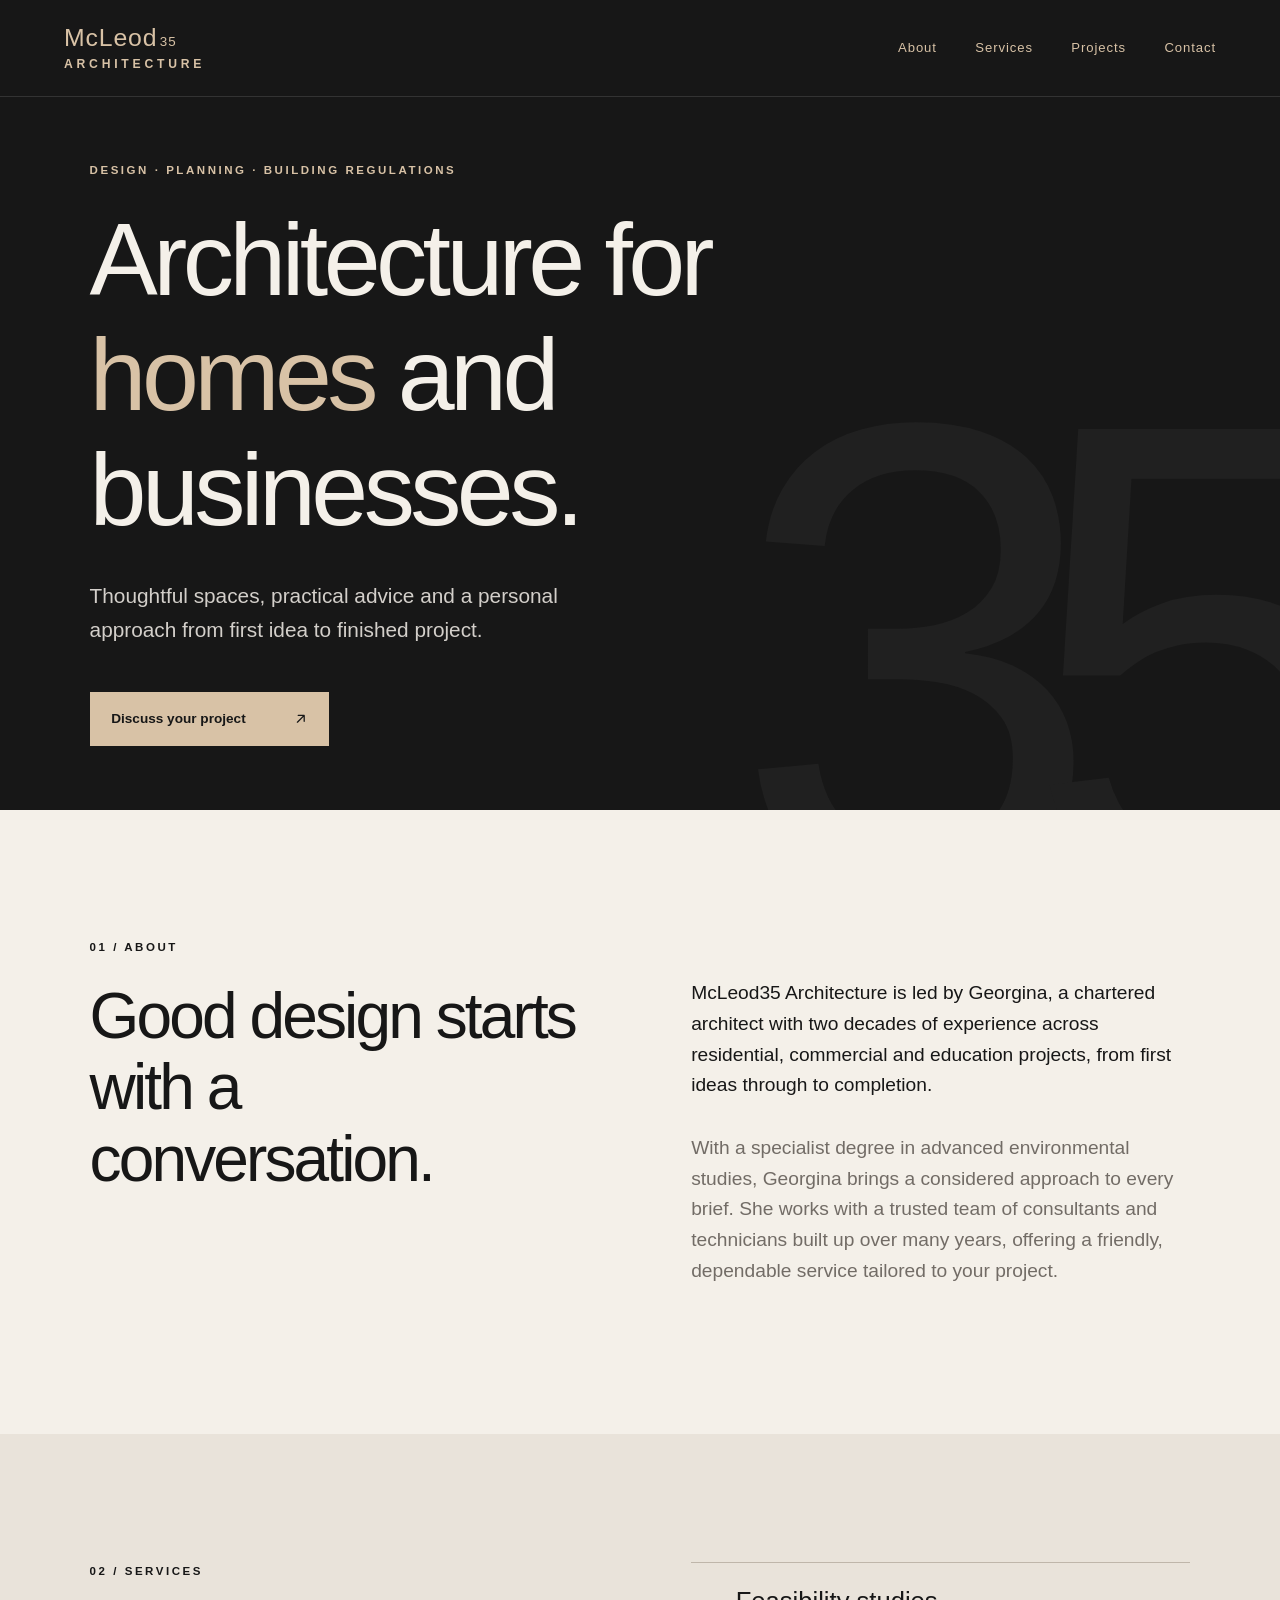
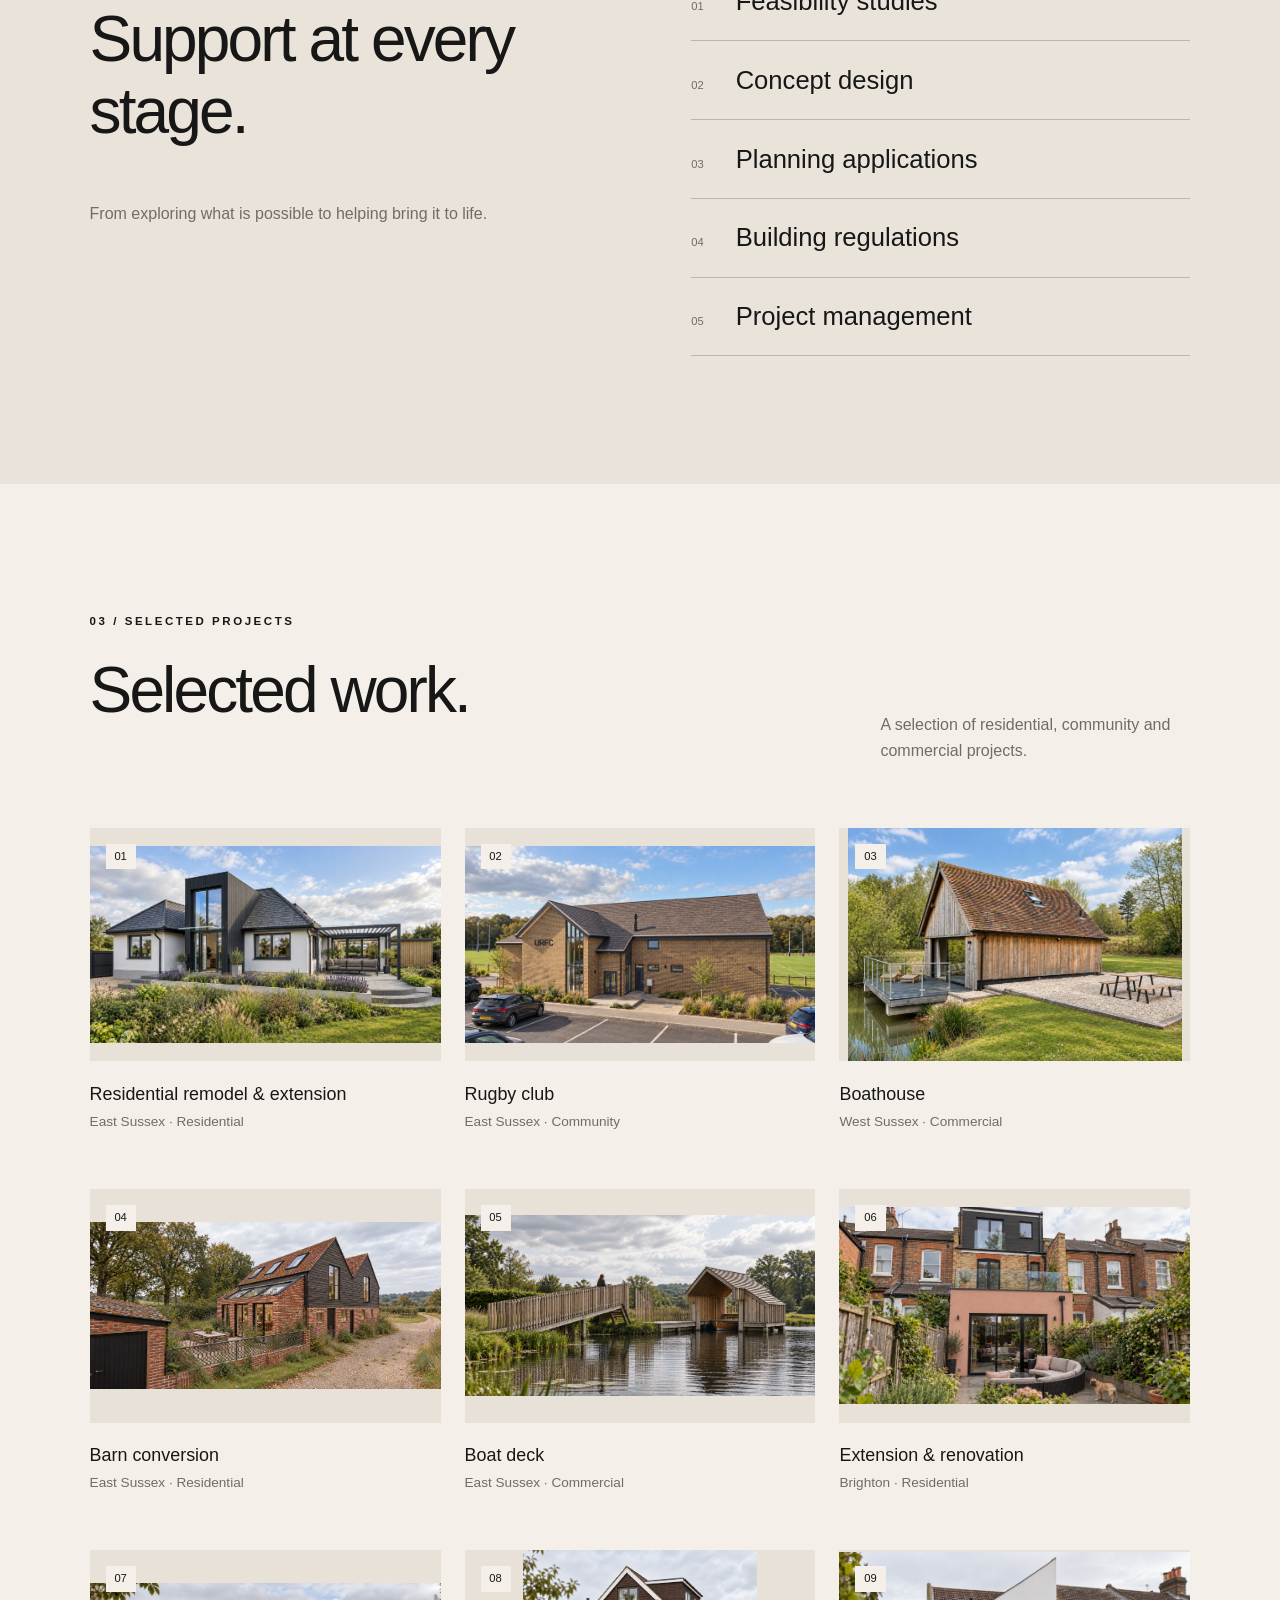
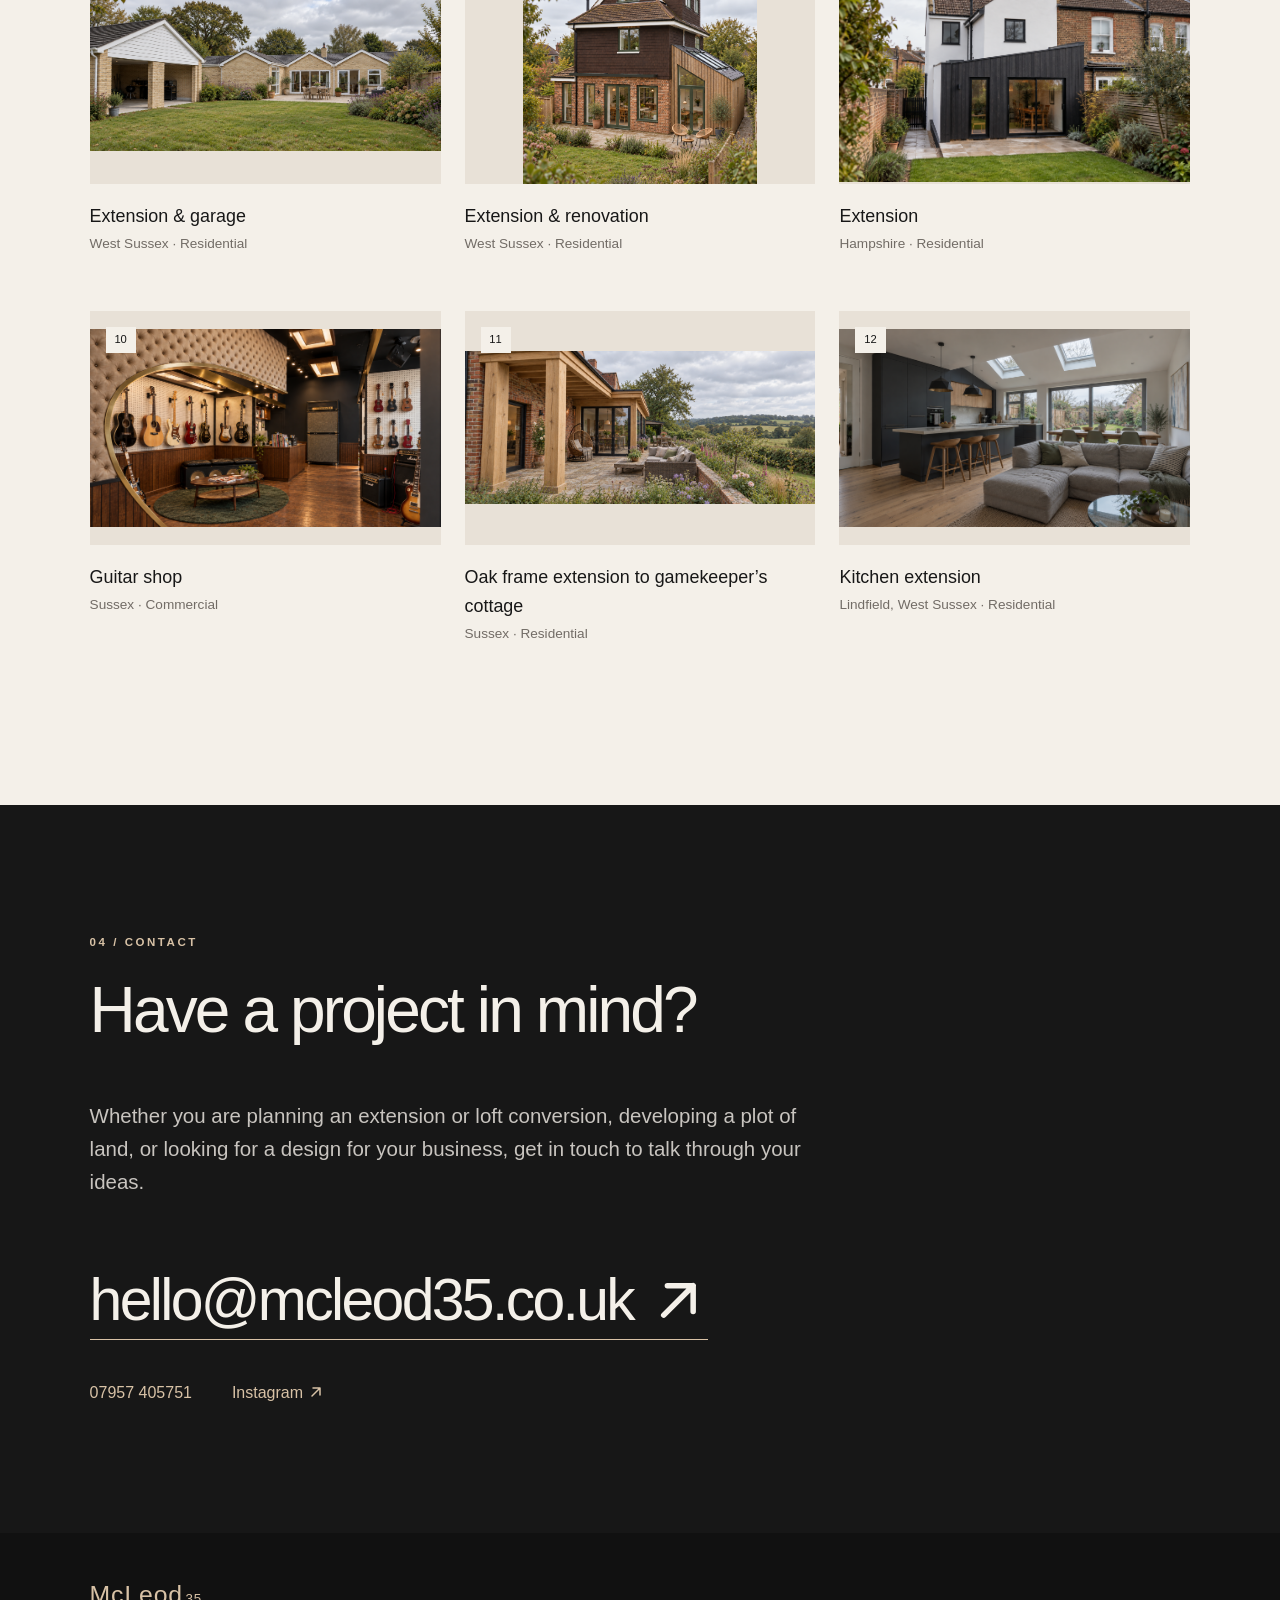
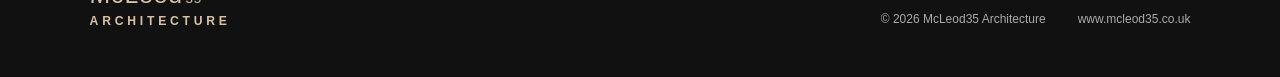
==== commit 2f142a73: "Add files via upload" ====
--- a/index.html
+++ b/index.html
@@ -27,15 +27,15 @@
       <article class="project"><a class="project-image" href="images/residential-remodel-east-sussex.jpg" data-lightbox><img src="images/residential-remodel-east-sussex.jpg" alt="Residential remodel and extension in East Sussex" loading="lazy" onload="this.parentElement.classList.add('has-image')" onerror="this.remove()"><span>01</span><span class="view-hint">View full image <svg class="arrow-icon" viewBox="0 0 16 16" width="16" height="16" fill="none" stroke="currentColor" stroke-width="1.5" stroke-linecap="round" stroke-linejoin="round" aria-hidden="true" focusable="false"><path d="M4 12 12 4M5 4h7v7"/></svg></span></a><div class="project-caption"><h3>Residential remodel &amp; extension</h3><p>East Sussex · Residential</p></div></article>
       <article class="project"><a class="project-image" href="images/rugby-club-east-sussex.jpg" data-lightbox><img src="images/rugby-club-east-sussex.jpg" alt="Rugby club in East Sussex" loading="lazy" onload="this.parentElement.classList.add('has-image')" onerror="this.remove()"><span>02</span><span class="view-hint">View full image <svg class="arrow-icon" viewBox="0 0 16 16" width="16" height="16" fill="none" stroke="currentColor" stroke-width="1.5" stroke-linecap="round" stroke-linejoin="round" aria-hidden="true" focusable="false"><path d="M4 12 12 4M5 4h7v7"/></svg></span></a><div class="project-caption"><h3>Rugby club</h3><p>East Sussex · Community</p></div></article>
       <article class="project"><a class="project-image" href="images/boathouse-west-sussex.jpg" data-lightbox><img src="images/boathouse-west-sussex.jpg" alt="Boathouse in West Sussex" loading="lazy" onload="this.parentElement.classList.add('has-image')" onerror="this.remove()"><span>03</span><span class="view-hint">View full image <svg class="arrow-icon" viewBox="0 0 16 16" width="16" height="16" fill="none" stroke="currentColor" stroke-width="1.5" stroke-linecap="round" stroke-linejoin="round" aria-hidden="true" focusable="false"><path d="M4 12 12 4M5 4h7v7"/></svg></span></a><div class="project-caption"><h3>Boathouse</h3><p>West Sussex · Commercial</p></div></article>
-      <article class="project"><a class="project-image" href="images/Barn%20conversion%20East%20Sussex.png" data-lightbox><img src="images/Barn%20conversion%20East%20Sussex.png" alt="Barn conversion East Sussex" loading="lazy" onload="this.parentElement.classList.add('has-image')" onerror="this.remove()"><span>04</span><span class="view-hint">View full image <svg class="arrow-icon" viewBox="0 0 16 16" width="16" height="16" fill="none" stroke="currentColor" stroke-width="1.5" stroke-linecap="round" stroke-linejoin="round" aria-hidden="true" focusable="false"><path d="M4 12 12 4M5 4h7v7"/></svg></span></a><div class="project-caption"><h3>Barn conversion East Sussex</h3><p>East Sussex · Residential</p></div></article>
-      <article class="project"><a class="project-image" href="images/Boat%20Deck%20East%20Sussex.png" data-lightbox><img src="images/Boat%20Deck%20East%20Sussex.png" alt="Boat Deck East Sussex" loading="lazy" onload="this.parentElement.classList.add('has-image')" onerror="this.remove()"><span>05</span><span class="view-hint">View full image <svg class="arrow-icon" viewBox="0 0 16 16" width="16" height="16" fill="none" stroke="currentColor" stroke-width="1.5" stroke-linecap="round" stroke-linejoin="round" aria-hidden="true" focusable="false"><path d="M4 12 12 4M5 4h7v7"/></svg></span></a><div class="project-caption"><h3>Boat Deck East Sussex</h3><p>East Sussex · Commercial</p></div></article>
-      <article class="project"><a class="project-image" href="images/Brighton%20extension%20and%20renovation.png" data-lightbox><img src="images/Brighton%20extension%20and%20renovation.png" alt="Brighton extension and renovation" loading="lazy" onload="this.parentElement.classList.add('has-image')" onerror="this.remove()"><span>06</span><span class="view-hint">View full image <svg class="arrow-icon" viewBox="0 0 16 16" width="16" height="16" fill="none" stroke="currentColor" stroke-width="1.5" stroke-linecap="round" stroke-linejoin="round" aria-hidden="true" focusable="false"><path d="M4 12 12 4M5 4h7v7"/></svg></span></a><div class="project-caption"><h3>Brighton extension and renovation</h3><p>Brighton · Residential</p></div></article>
-      <article class="project"><a class="project-image" href="images/Extension%20and%20garage%20West%20Sussex.png" data-lightbox><img src="images/Extension%20and%20garage%20West%20Sussex.png" alt="Extension and garage West Sussex" loading="lazy" onload="this.parentElement.classList.add('has-image')" onerror="this.remove()"><span>07</span><span class="view-hint">View full image <svg class="arrow-icon" viewBox="0 0 16 16" width="16" height="16" fill="none" stroke="currentColor" stroke-width="1.5" stroke-linecap="round" stroke-linejoin="round" aria-hidden="true" focusable="false"><path d="M4 12 12 4M5 4h7v7"/></svg></span></a><div class="project-caption"><h3>Extension and garage West Sussex</h3><p>West Sussex · Residential</p></div></article>
-      <article class="project"><a class="project-image" href="images/Extension%20and%20renovation%20West%20Sussex.png" data-lightbox><img src="images/Extension%20and%20renovation%20West%20Sussex.png" alt="Extension and renovation West Sussex" loading="lazy" onload="this.parentElement.classList.add('has-image')" onerror="this.remove()"><span>08</span><span class="view-hint">View full image <svg class="arrow-icon" viewBox="0 0 16 16" width="16" height="16" fill="none" stroke="currentColor" stroke-width="1.5" stroke-linecap="round" stroke-linejoin="round" aria-hidden="true" focusable="false"><path d="M4 12 12 4M5 4h7v7"/></svg></span></a><div class="project-caption"><h3>Extension and renovation West Sussex</h3><p>West Sussex · Residential</p></div></article>
-      <article class="project"><a class="project-image" href="images/Extension%20Hampshire.png" data-lightbox><img src="images/Extension%20Hampshire.png" alt="Extension Hampshire" loading="lazy" onload="this.parentElement.classList.add('has-image')" onerror="this.remove()"><span>09</span><span class="view-hint">View full image <svg class="arrow-icon" viewBox="0 0 16 16" width="16" height="16" fill="none" stroke="currentColor" stroke-width="1.5" stroke-linecap="round" stroke-linejoin="round" aria-hidden="true" focusable="false"><path d="M4 12 12 4M5 4h7v7"/></svg></span></a><div class="project-caption"><h3>Extension Hampshire</h3><p>Hampshire · Residential</p></div></article>
-      <article class="project"><a class="project-image" href="images/Guitar%20Shop%20Sussex.png" data-lightbox><img src="images/Guitar%20Shop%20Sussex.png" alt="Guitar Shop Sussex" loading="lazy" onload="this.parentElement.classList.add('has-image')" onerror="this.remove()"><span>10</span><span class="view-hint">View full image <svg class="arrow-icon" viewBox="0 0 16 16" width="16" height="16" fill="none" stroke="currentColor" stroke-width="1.5" stroke-linecap="round" stroke-linejoin="round" aria-hidden="true" focusable="false"><path d="M4 12 12 4M5 4h7v7"/></svg></span></a><div class="project-caption"><h3>Guitar Shop Sussex</h3><p>Sussex · Commercial</p></div></article>
-      <article class="project"><a class="project-image" href="images/Oak%20frame%20extension%20to%20game%20keepers%20cottage%20Sussex.png" data-lightbox><img src="images/Oak%20frame%20extension%20to%20game%20keepers%20cottage%20Sussex.png" alt="Oak frame extension to game keepers cottage Sussex" loading="lazy" onload="this.parentElement.classList.add('has-image')" onerror="this.remove()"><span>11</span><span class="view-hint">View full image <svg class="arrow-icon" viewBox="0 0 16 16" width="16" height="16" fill="none" stroke="currentColor" stroke-width="1.5" stroke-linecap="round" stroke-linejoin="round" aria-hidden="true" focusable="false"><path d="M4 12 12 4M5 4h7v7"/></svg></span></a><div class="project-caption"><h3>Oak frame extension to game keepers cottage Sussex</h3><p>Sussex · Residential</p></div></article>
-      <article class="project"><a class="project-image" href="images/Kitchen%20Extension%20Lindfield.png" data-lightbox><img src="images/Kitchen%20Extension%20Lindfield.png" alt="Kitchen Extension Lindfield" loading="lazy" onload="this.parentElement.classList.add('has-image')" onerror="this.remove()"><span>12</span><span class="view-hint">View full image <svg class="arrow-icon" viewBox="0 0 16 16" width="16" height="16" fill="none" stroke="currentColor" stroke-width="1.5" stroke-linecap="round" stroke-linejoin="round" aria-hidden="true" focusable="false"><path d="M4 12 12 4M5 4h7v7"/></svg></span></a><div class="project-caption"><h3>Kitchen Extension Lindfield</h3><p>Lindfield, West Sussex · Residential</p></div></article>
+      <article class="project"><a class="project-image" href="images/Barn%20conversion%20East%20Sussex.png" data-lightbox><img src="images/Barn%20conversion%20East%20Sussex.png" alt="Barn conversion East Sussex" loading="lazy" onload="this.parentElement.classList.add('has-image')" onerror="this.remove()"><span>04</span><span class="view-hint">View full image <svg class="arrow-icon" viewBox="0 0 16 16" width="16" height="16" fill="none" stroke="currentColor" stroke-width="1.5" stroke-linecap="round" stroke-linejoin="round" aria-hidden="true" focusable="false"><path d="M4 12 12 4M5 4h7v7"/></svg></span></a><div class="project-caption"><h3>Barn conversion</h3><p>East Sussex · Residential</p></div></article>
+      <article class="project"><a class="project-image" href="images/Boat%20Deck%20East%20Sussex.png" data-lightbox><img src="images/Boat%20Deck%20East%20Sussex.png" alt="Boat Deck East Sussex" loading="lazy" onload="this.parentElement.classList.add('has-image')" onerror="this.remove()"><span>05</span><span class="view-hint">View full image <svg class="arrow-icon" viewBox="0 0 16 16" width="16" height="16" fill="none" stroke="currentColor" stroke-width="1.5" stroke-linecap="round" stroke-linejoin="round" aria-hidden="true" focusable="false"><path d="M4 12 12 4M5 4h7v7"/></svg></span></a><div class="project-caption"><h3>Boat deck</h3><p>East Sussex · Commercial</p></div></article>
+      <article class="project"><a class="project-image" href="images/Brighton%20extension%20and%20renovation.png" data-lightbox><img src="images/Brighton%20extension%20and%20renovation.png" alt="Brighton extension and renovation" loading="lazy" onload="this.parentElement.classList.add('has-image')" onerror="this.remove()"><span>06</span><span class="view-hint">View full image <svg class="arrow-icon" viewBox="0 0 16 16" width="16" height="16" fill="none" stroke="currentColor" stroke-width="1.5" stroke-linecap="round" stroke-linejoin="round" aria-hidden="true" focusable="false"><path d="M4 12 12 4M5 4h7v7"/></svg></span></a><div class="project-caption"><h3>Extension &amp; renovation</h3><p>Brighton · Residential</p></div></article>
+      <article class="project"><a class="project-image" href="images/Extension%20and%20garage%20West%20Sussex.png" data-lightbox><img src="images/Extension%20and%20garage%20West%20Sussex.png" alt="Extension and garage West Sussex" loading="lazy" onload="this.parentElement.classList.add('has-image')" onerror="this.remove()"><span>07</span><span class="view-hint">View full image <svg class="arrow-icon" viewBox="0 0 16 16" width="16" height="16" fill="none" stroke="currentColor" stroke-width="1.5" stroke-linecap="round" stroke-linejoin="round" aria-hidden="true" focusable="false"><path d="M4 12 12 4M5 4h7v7"/></svg></span></a><div class="project-caption"><h3>Extension &amp; garage</h3><p>West Sussex · Residential</p></div></article>
+      <article class="project"><a class="project-image" href="images/Extension%20and%20renovation%20West%20Sussex.png" data-lightbox><img src="images/Extension%20and%20renovation%20West%20Sussex.png" alt="Extension and renovation West Sussex" loading="lazy" onload="this.parentElement.classList.add('has-image')" onerror="this.remove()"><span>08</span><span class="view-hint">View full image <svg class="arrow-icon" viewBox="0 0 16 16" width="16" height="16" fill="none" stroke="currentColor" stroke-width="1.5" stroke-linecap="round" stroke-linejoin="round" aria-hidden="true" focusable="false"><path d="M4 12 12 4M5 4h7v7"/></svg></span></a><div class="project-caption"><h3>Extension &amp; renovation</h3><p>West Sussex · Residential</p></div></article>
+      <article class="project"><a class="project-image" href="images/Extension%20Hampshire.png" data-lightbox><img src="images/Extension%20Hampshire.png" alt="Extension Hampshire" loading="lazy" onload="this.parentElement.classList.add('has-image')" onerror="this.remove()"><span>09</span><span class="view-hint">View full image <svg class="arrow-icon" viewBox="0 0 16 16" width="16" height="16" fill="none" stroke="currentColor" stroke-width="1.5" stroke-linecap="round" stroke-linejoin="round" aria-hidden="true" focusable="false"><path d="M4 12 12 4M5 4h7v7"/></svg></span></a><div class="project-caption"><h3>Extension</h3><p>Hampshire · Residential</p></div></article>
+      <article class="project"><a class="project-image" href="images/Guitar%20Shop%20Sussex.png" data-lightbox><img src="images/Guitar%20Shop%20Sussex.png" alt="Guitar Shop Sussex" loading="lazy" onload="this.parentElement.classList.add('has-image')" onerror="this.remove()"><span>10</span><span class="view-hint">View full image <svg class="arrow-icon" viewBox="0 0 16 16" width="16" height="16" fill="none" stroke="currentColor" stroke-width="1.5" stroke-linecap="round" stroke-linejoin="round" aria-hidden="true" focusable="false"><path d="M4 12 12 4M5 4h7v7"/></svg></span></a><div class="project-caption"><h3>Guitar shop</h3><p>Sussex · Commercial</p></div></article>
+      <article class="project"><a class="project-image" href="images/Oak%20frame%20extension%20to%20game%20keepers%20cottage%20Sussex.png" data-lightbox><img src="images/Oak%20frame%20extension%20to%20game%20keepers%20cottage%20Sussex.png" alt="Oak frame extension to game keepers cottage Sussex" loading="lazy" onload="this.parentElement.classList.add('has-image')" onerror="this.remove()"><span>11</span><span class="view-hint">View full image <svg class="arrow-icon" viewBox="0 0 16 16" width="16" height="16" fill="none" stroke="currentColor" stroke-width="1.5" stroke-linecap="round" stroke-linejoin="round" aria-hidden="true" focusable="false"><path d="M4 12 12 4M5 4h7v7"/></svg></span></a><div class="project-caption"><h3>Oak frame extension to gamekeeper’s cottage</h3><p>Sussex · Residential</p></div></article>
+      <article class="project"><a class="project-image" href="images/Kitchen%20Extension%20Lindfield.png" data-lightbox><img src="images/Kitchen%20Extension%20Lindfield.png" alt="Kitchen Extension Lindfield" loading="lazy" onload="this.parentElement.classList.add('has-image')" onerror="this.remove()"><span>12</span><span class="view-hint">View full image <svg class="arrow-icon" viewBox="0 0 16 16" width="16" height="16" fill="none" stroke="currentColor" stroke-width="1.5" stroke-linecap="round" stroke-linejoin="round" aria-hidden="true" focusable="false"><path d="M4 12 12 4M5 4h7v7"/></svg></span></a><div class="project-caption"><h3>Kitchen extension</h3><p>Lindfield, West Sussex · Residential</p></div></article>
     </div></section>
     <section class="contact section" id="contact"><p class="eyebrow">04 / Contact</p><h2>Have a project in mind?</h2><p>Whether you are planning an extension or loft conversion, developing a plot of land, or looking for a design for your business, get in touch to talk through your ideas.</p><a class="contact-email" href="mailto:hello@mcleod35.co.uk">hello@mcleod35.co.uk <svg class="arrow-icon" viewBox="0 0 16 16" width="16" height="16" fill="none" stroke="currentColor" stroke-width="1.5" stroke-linecap="round" stroke-linejoin="round" aria-hidden="true" focusable="false"><path d="M4 12 12 4M5 4h7v7"/></svg></a><div class="contact-links"><a href="tel:+447957405751">07957 405751</a><a href="https://www.instagram.com/mcleod35architecure/" target="_blank" rel="noopener noreferrer">Instagram <svg class="arrow-icon" viewBox="0 0 16 16" width="16" height="16" fill="none" stroke="currentColor" stroke-width="1.5" stroke-linecap="round" stroke-linejoin="round" aria-hidden="true" focusable="false"><path d="M4 12 12 4M5 4h7v7"/></svg></a></div></section>
   </main>
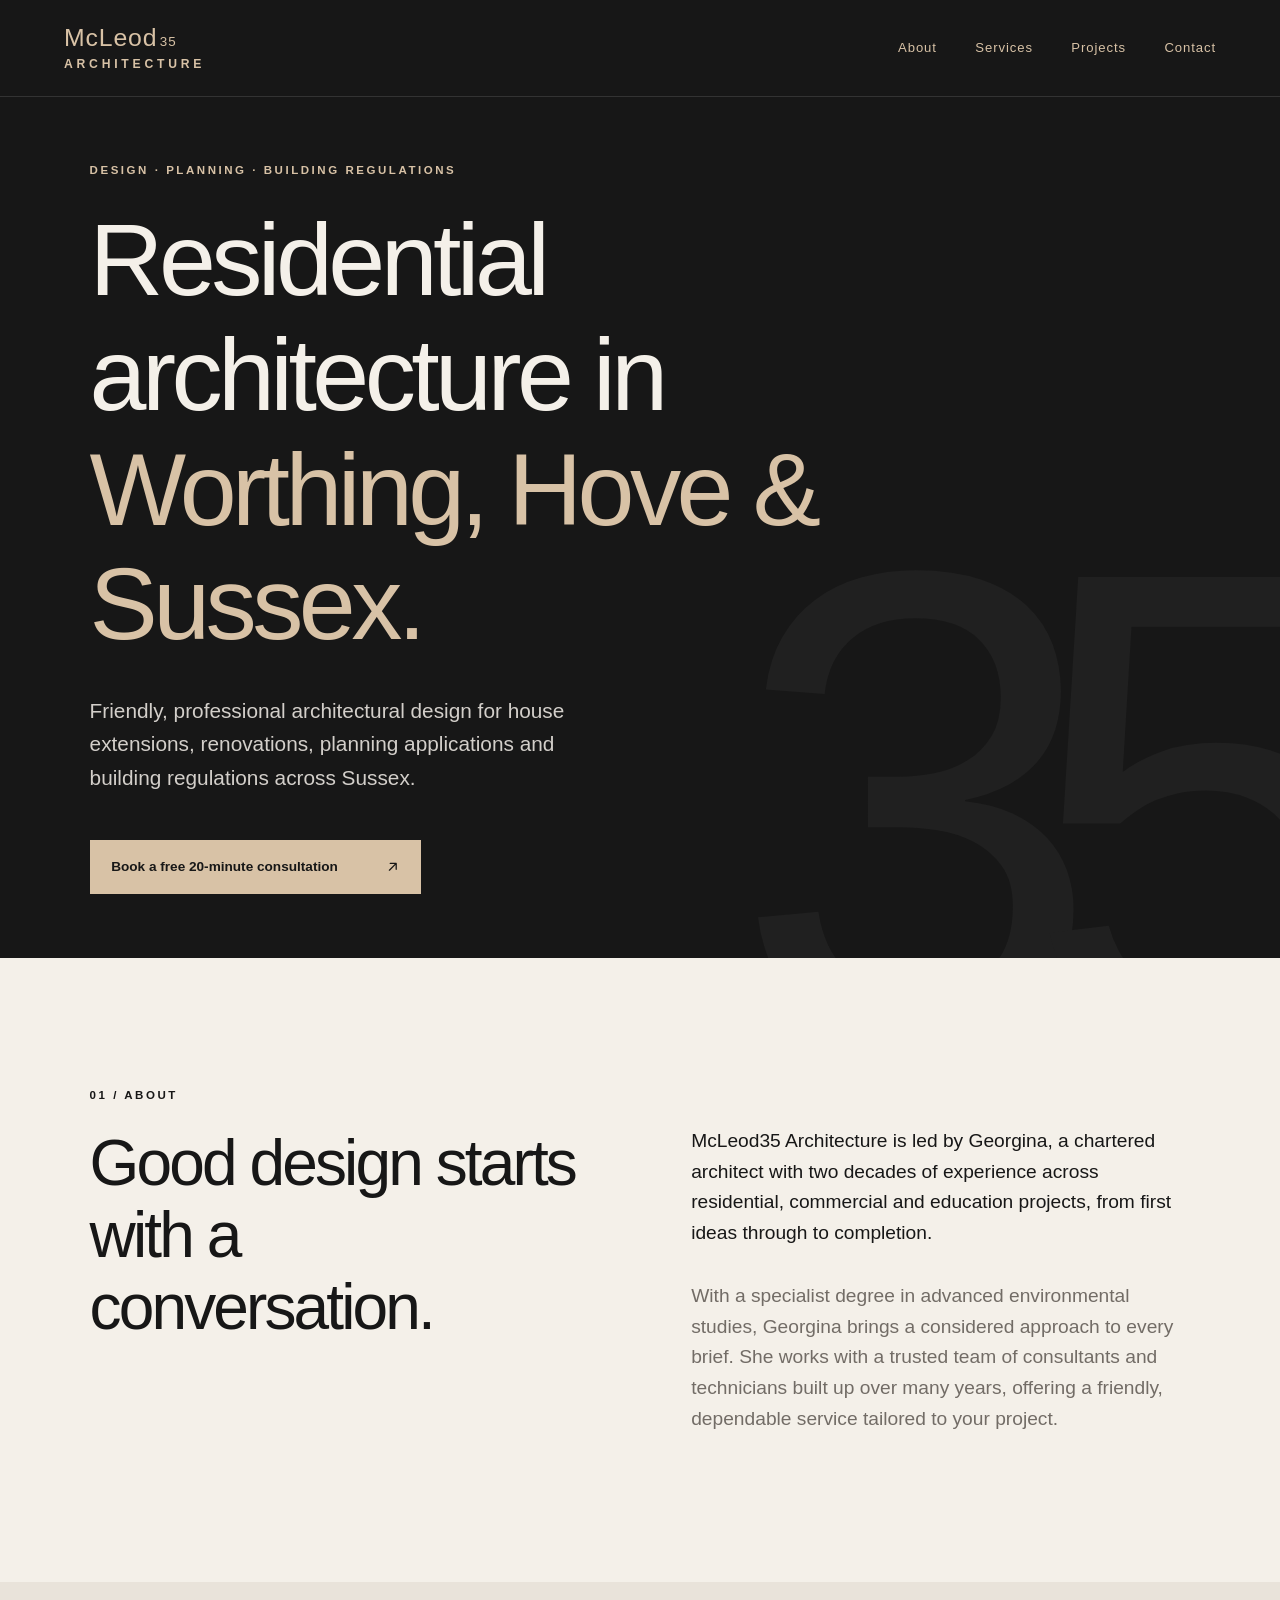
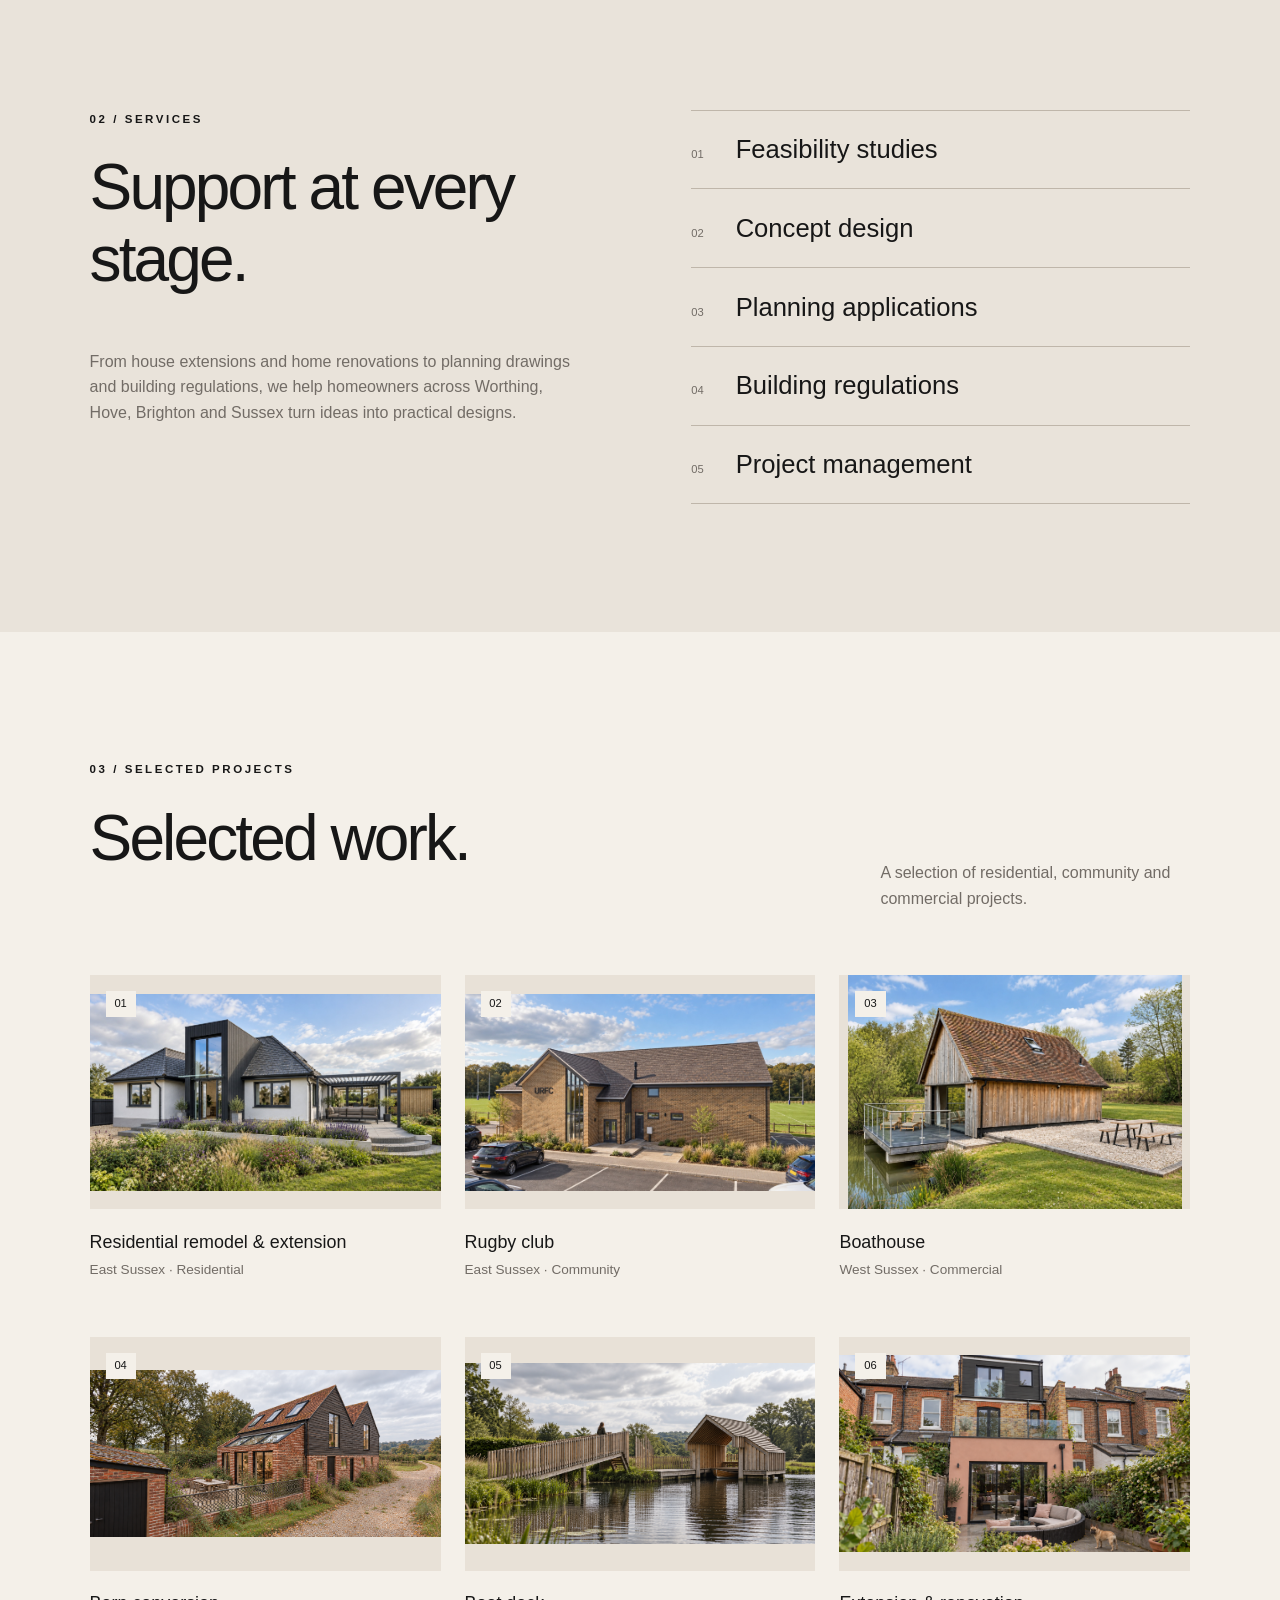
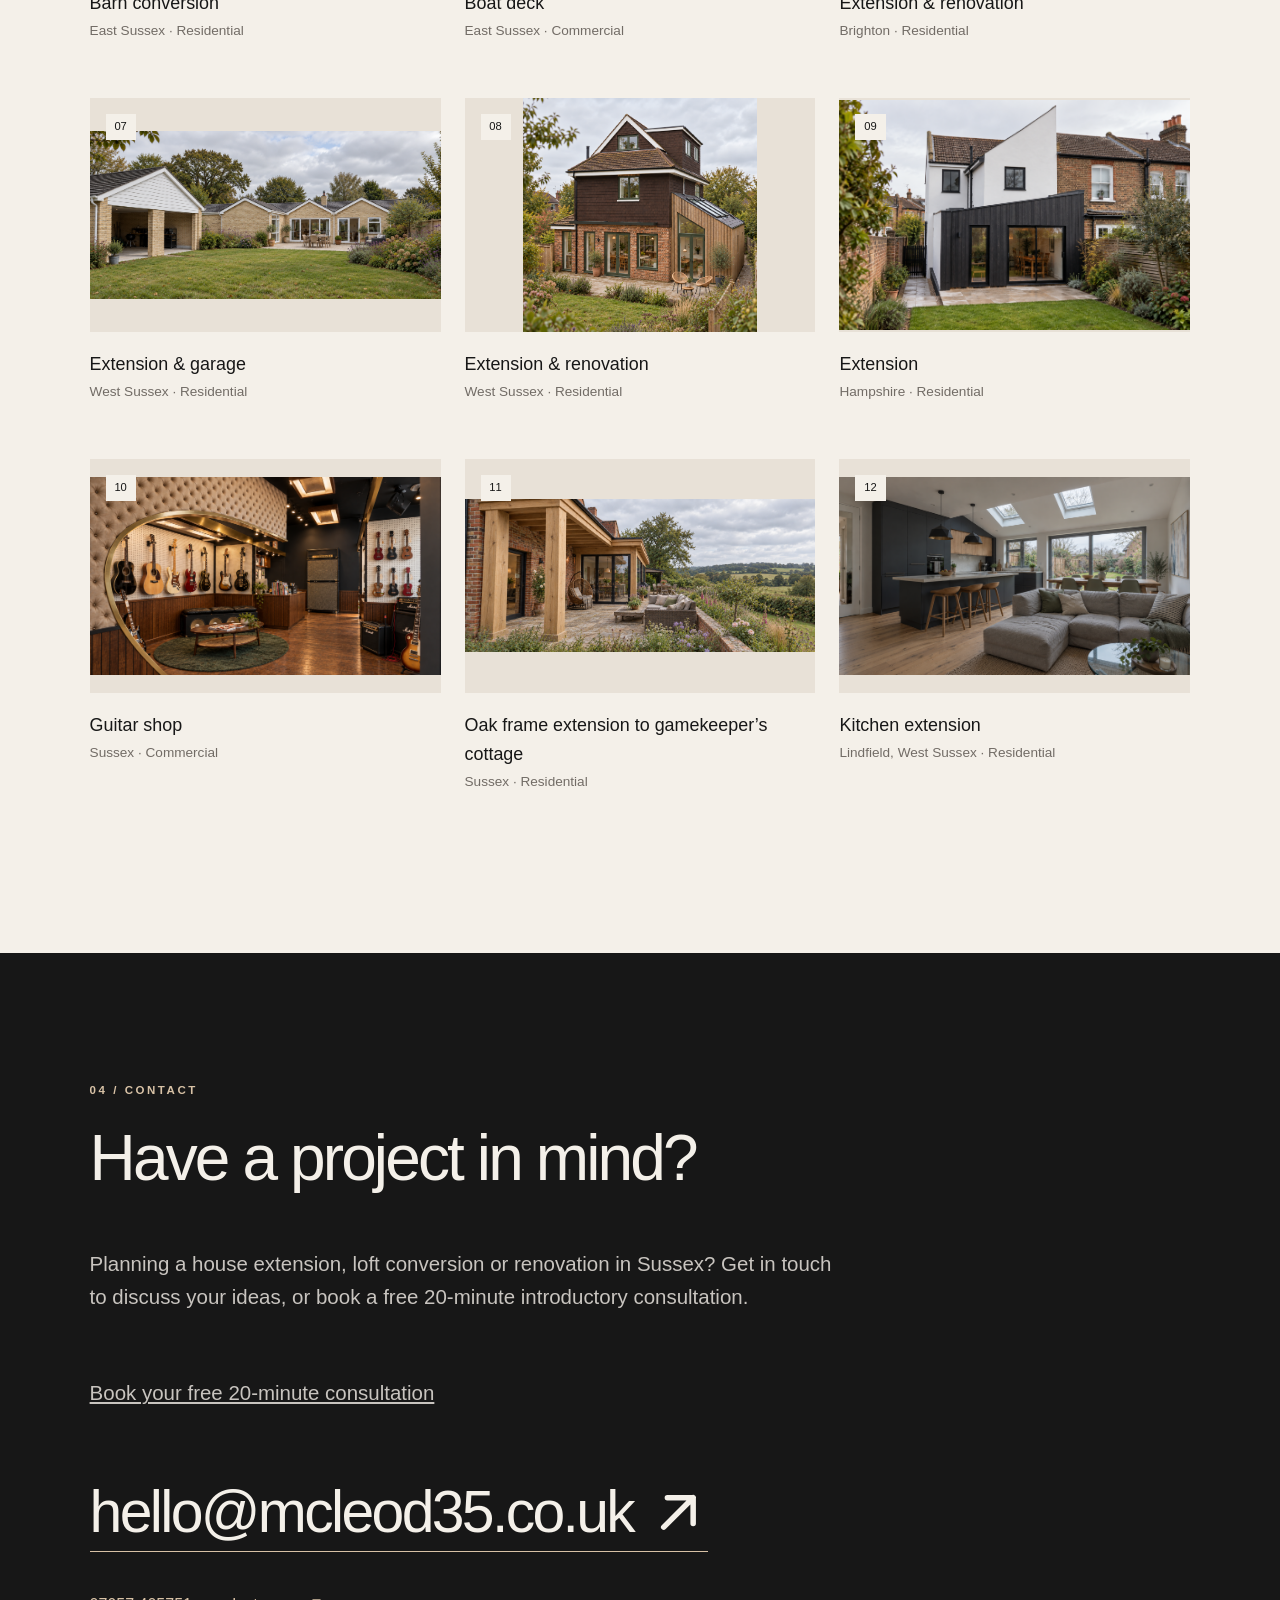
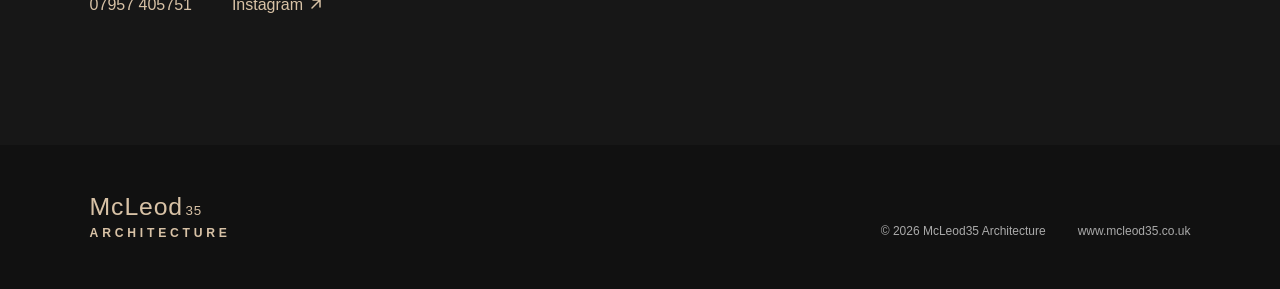
==== commit 736acacb: "Add files via upload" ====
--- a/index.html
+++ b/index.html
@@ -4,8 +4,8 @@
   <meta charset="utf-8">
   <meta name="viewport" content="width=device-width, initial-scale=1">
   <meta name="theme-color" content="#171717">
-  <meta name="description" content="McLeod35 Architecture is a friendly, trusted architecture practice for homes and businesses in Sussex. Feasibility, design, planning, building regulations and project management.">
-  <title>McLeod35 Architecture | Architecture for homes and businesses</title>
+  <meta name="description" content="McLeod35 Architecture provides residential design, house extensions, planning applications and building regulations services in Worthing, Hove, Brighton and Sussex.">
+  <title>Residential Architect in Worthing & Hove | McLeod35</title>
   <link rel="canonical" href="https://www.mcleod35.co.uk/">
   <link rel="icon" href="favicon.svg" type="image/svg+xml">
   <link rel="stylesheet" href="style.css">
@@ -18,11 +18,11 @@
   </header>
   <main id="main">
     <section class="hero" id="home" aria-labelledby="hero-title">
-      <div class="hero-inner"><p class="eyebrow">Design · Planning · Building Regulations</p><h1 id="hero-title">Architecture for <em>homes</em> and businesses.</h1><p>Thoughtful spaces, practical advice and a personal approach from first idea to finished project.</p><a class="button" href="#contact">Discuss your project <svg class="arrow-icon" viewBox="0 0 16 16" width="16" height="16" fill="none" stroke="currentColor" stroke-width="1.5" stroke-linecap="round" stroke-linejoin="round" aria-hidden="true" focusable="false"><path d="M4 12 12 4M5 4h7v7"/></svg></a></div>
+      <div class="hero-inner"><p class="eyebrow">Design · Planning · Building Regulations</p><h1 id="hero-title">Residential architecture in <em>Worthing, Hove &amp; Sussex.</em></h1><p>Friendly, professional architectural design for house extensions, renovations, planning applications and building regulations across Sussex.</p><a class="button" href="what-could-you-do.html">Book a free 20-minute consultation <svg class="arrow-icon" viewBox="0 0 16 16" width="16" height="16" fill="none" stroke="currentColor" stroke-width="1.5" stroke-linecap="round" stroke-linejoin="round" aria-hidden="true" focusable="false"><path d="M4 12 12 4M5 4h7v7"/></svg></a></div>
       <span class="hero-mark" aria-hidden="true">35</span>
     </section>
     <section class="section about" id="about"><div class="section-heading"><p class="eyebrow">01 / About</p><h2>Good design starts with a conversation.</h2></div><div class="section-copy"><p>McLeod35 Architecture is led by Georgina, a chartered architect with two decades of experience across residential, commercial and education projects, from first ideas through to completion.</p><p>With a specialist degree in advanced environmental studies, Georgina brings a considered approach to every brief. She works with a trusted team of consultants and technicians built up over many years, offering a friendly, dependable service tailored to your project.</p></div></section>
-    <section class="section services" id="services"><div class="section-heading"><p class="eyebrow">02 / Services</p><h2>Support at every stage.</h2><p>From exploring what is possible to helping bring it to life.</p></div><ol class="service-list"><li><span>01</span>Feasibility studies</li><li><span>02</span>Concept design</li><li><span>03</span>Planning applications</li><li><span>04</span>Building regulations</li><li><span>05</span>Project management</li></ol></section>
+    <section class="section services" id="services"><div class="section-heading"><p class="eyebrow">02 / Services</p><h2>Support at every stage.</h2><p>From house extensions and home renovations to planning drawings and building regulations, we help homeowners across Worthing, Hove, Brighton and Sussex turn ideas into practical designs.</p></div><ol class="service-list"><li><span>01</span>Feasibility studies</li><li><span>02</span>Concept design</li><li><span>03</span>Planning applications</li><li><span>04</span>Building regulations</li><li><span>05</span>Project management</li></ol></section>
     <section class="projects section" id="projects"><div class="projects-heading"><div><p class="eyebrow">03 / Selected projects</p><h2>Selected work.</h2></div><p>A selection of residential, community and commercial projects.</p></div><div class="project-grid">
       <article class="project"><a class="project-image" href="images/residential-remodel-east-sussex.jpg" data-lightbox><img src="images/residential-remodel-east-sussex.jpg" alt="Residential remodel and extension in East Sussex" loading="lazy" onload="this.parentElement.classList.add('has-image')" onerror="this.remove()"><span>01</span><span class="view-hint">View full image <svg class="arrow-icon" viewBox="0 0 16 16" width="16" height="16" fill="none" stroke="currentColor" stroke-width="1.5" stroke-linecap="round" stroke-linejoin="round" aria-hidden="true" focusable="false"><path d="M4 12 12 4M5 4h7v7"/></svg></span></a><div class="project-caption"><h3>Residential remodel &amp; extension</h3><p>East Sussex · Residential</p></div></article>
       <article class="project"><a class="project-image" href="images/rugby-club-east-sussex.jpg" data-lightbox><img src="images/rugby-club-east-sussex.jpg" alt="Rugby club in East Sussex" loading="lazy" onload="this.parentElement.classList.add('has-image')" onerror="this.remove()"><span>02</span><span class="view-hint">View full image <svg class="arrow-icon" viewBox="0 0 16 16" width="16" height="16" fill="none" stroke="currentColor" stroke-width="1.5" stroke-linecap="round" stroke-linejoin="round" aria-hidden="true" focusable="false"><path d="M4 12 12 4M5 4h7v7"/></svg></span></a><div class="project-caption"><h3>Rugby club</h3><p>East Sussex · Community</p></div></article>
@@ -37,7 +37,7 @@
       <article class="project"><a class="project-image" href="images/Oak%20frame%20extension%20to%20game%20keepers%20cottage%20Sussex.png" data-lightbox><img src="images/Oak%20frame%20extension%20to%20game%20keepers%20cottage%20Sussex.png" alt="Oak frame extension to game keepers cottage Sussex" loading="lazy" onload="this.parentElement.classList.add('has-image')" onerror="this.remove()"><span>11</span><span class="view-hint">View full image <svg class="arrow-icon" viewBox="0 0 16 16" width="16" height="16" fill="none" stroke="currentColor" stroke-width="1.5" stroke-linecap="round" stroke-linejoin="round" aria-hidden="true" focusable="false"><path d="M4 12 12 4M5 4h7v7"/></svg></span></a><div class="project-caption"><h3>Oak frame extension to gamekeeper’s cottage</h3><p>Sussex · Residential</p></div></article>
       <article class="project"><a class="project-image" href="images/Kitchen%20Extension%20Lindfield.png" data-lightbox><img src="images/Kitchen%20Extension%20Lindfield.png" alt="Kitchen Extension Lindfield" loading="lazy" onload="this.parentElement.classList.add('has-image')" onerror="this.remove()"><span>12</span><span class="view-hint">View full image <svg class="arrow-icon" viewBox="0 0 16 16" width="16" height="16" fill="none" stroke="currentColor" stroke-width="1.5" stroke-linecap="round" stroke-linejoin="round" aria-hidden="true" focusable="false"><path d="M4 12 12 4M5 4h7v7"/></svg></span></a><div class="project-caption"><h3>Kitchen extension</h3><p>Lindfield, West Sussex · Residential</p></div></article>
     </div></section>
-    <section class="contact section" id="contact"><p class="eyebrow">04 / Contact</p><h2>Have a project in mind?</h2><p>Whether you are planning an extension or loft conversion, developing a plot of land, or looking for a design for your business, get in touch to talk through your ideas.</p><a class="contact-email" href="mailto:hello@mcleod35.co.uk">hello@mcleod35.co.uk <svg class="arrow-icon" viewBox="0 0 16 16" width="16" height="16" fill="none" stroke="currentColor" stroke-width="1.5" stroke-linecap="round" stroke-linejoin="round" aria-hidden="true" focusable="false"><path d="M4 12 12 4M5 4h7v7"/></svg></a><div class="contact-links"><a href="tel:+447957405751">07957 405751</a><a href="https://www.instagram.com/mcleod35architecure/" target="_blank" rel="noopener noreferrer">Instagram <svg class="arrow-icon" viewBox="0 0 16 16" width="16" height="16" fill="none" stroke="currentColor" stroke-width="1.5" stroke-linecap="round" stroke-linejoin="round" aria-hidden="true" focusable="false"><path d="M4 12 12 4M5 4h7v7"/></svg></a></div></section>
+    <section class="contact section" id="contact"><p class="eyebrow">04 / Contact</p><h2>Have a project in mind?</h2><p>Planning a house extension, loft conversion or renovation in Sussex? Get in touch to discuss your ideas, or book a free 20-minute introductory consultation.</p><p><a href="what-could-you-do.html">Book your free 20-minute consultation</a></p><a class="contact-email" href="mailto:hello@mcleod35.co.uk">hello@mcleod35.co.uk <svg class="arrow-icon" viewBox="0 0 16 16" width="16" height="16" fill="none" stroke="currentColor" stroke-width="1.5" stroke-linecap="round" stroke-linejoin="round" aria-hidden="true" focusable="false"><path d="M4 12 12 4M5 4h7v7"/></svg></a><div class="contact-links"><a href="tel:+447957405751">07957 405751</a><a href="https://www.instagram.com/mcleod35architecure/" target="_blank" rel="noopener noreferrer">Instagram <svg class="arrow-icon" viewBox="0 0 16 16" width="16" height="16" fill="none" stroke="currentColor" stroke-width="1.5" stroke-linecap="round" stroke-linejoin="round" aria-hidden="true" focusable="false"><path d="M4 12 12 4M5 4h7v7"/></svg></a></div></section>
   </main>
   <footer><a class="brand footer-brand" href="#home" aria-label="McLeod35 Architecture, back to top"><span>McLeod<small>35</small></span><strong>ARCHITECTURE</strong></a><div><span>© <span id="year">2026</span> McLeod35 Architecture</span><a href="https://www.mcleod35.co.uk/">www.mcleod35.co.uk</a></div></footer>
   <dialog id="image-viewer" aria-label="Project image"><button class="viewer-close" type="button" aria-label="Close image">×</button><img alt=""></dialog>
@@ -54,4 +54,4 @@
   </script>
   <script>document.getElementById('year').textContent = new Date().getFullYear();</script>
 </body>
-</html>
+</html>
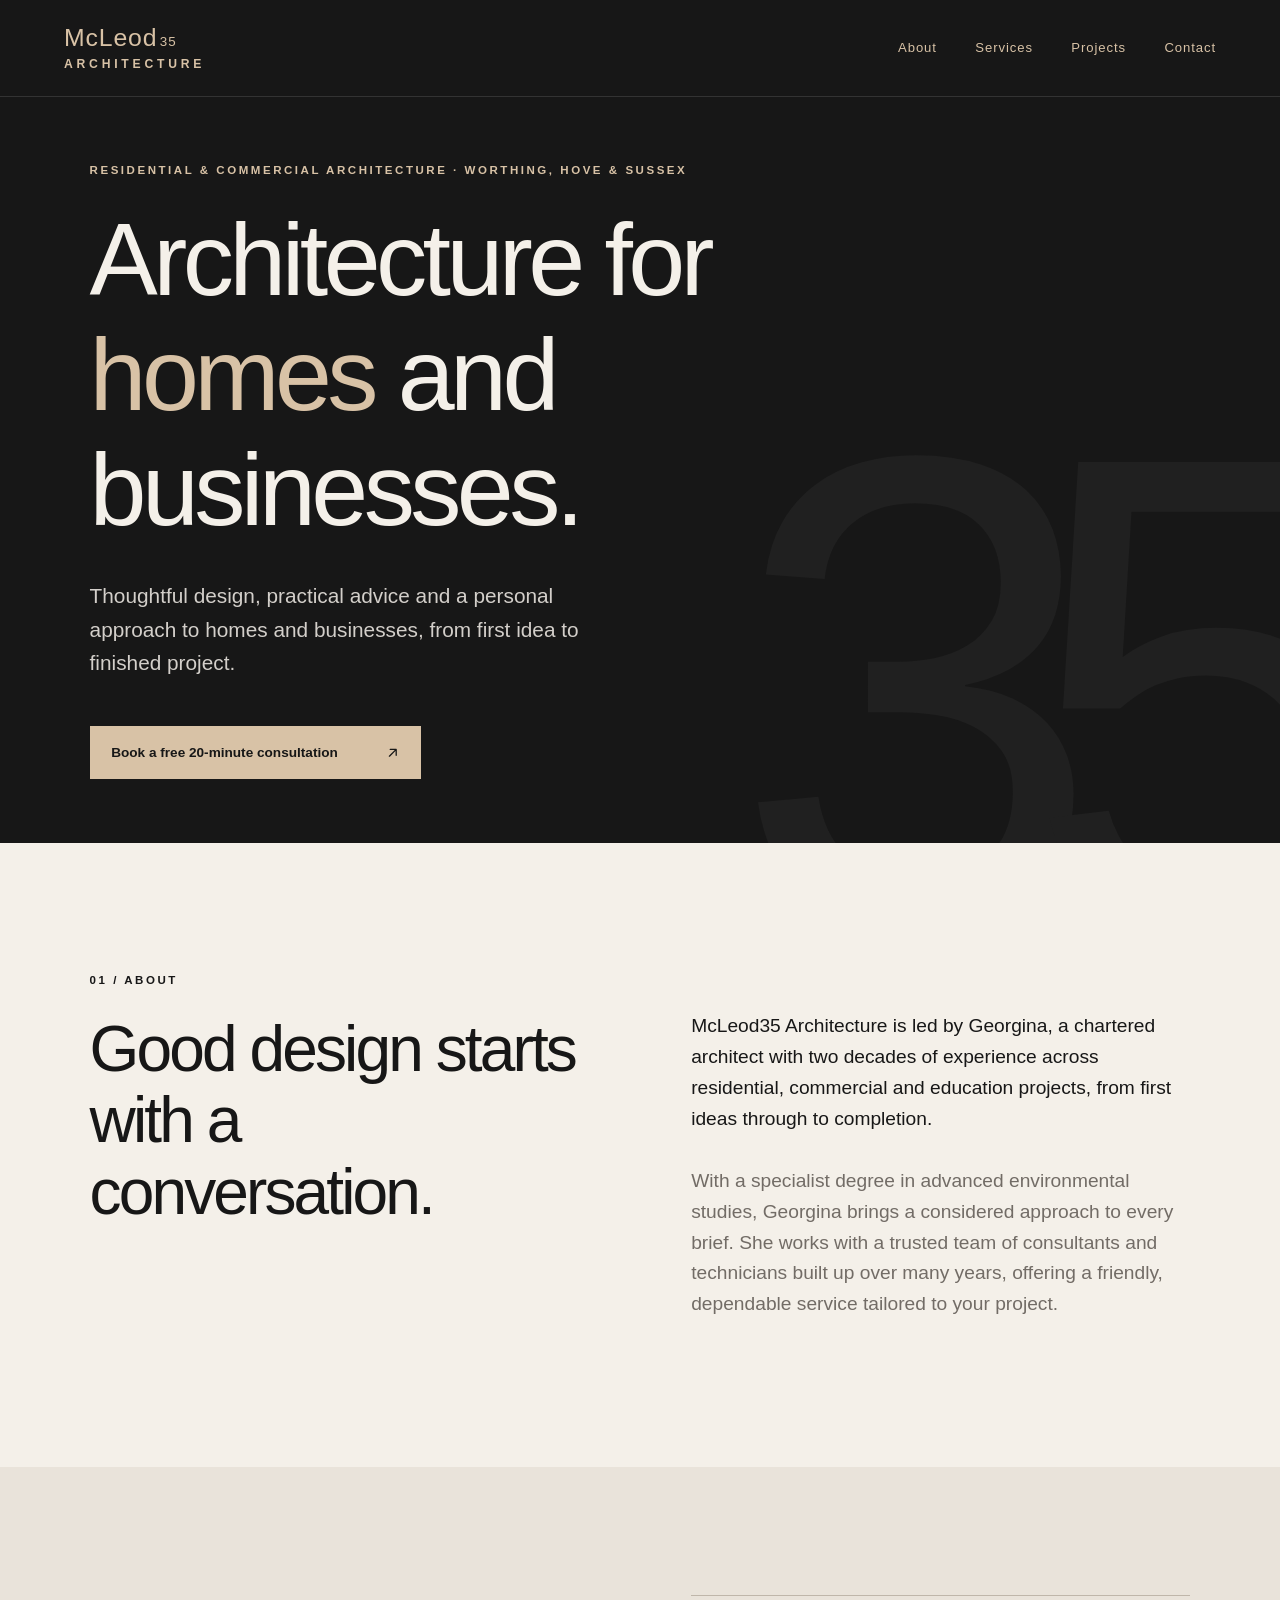
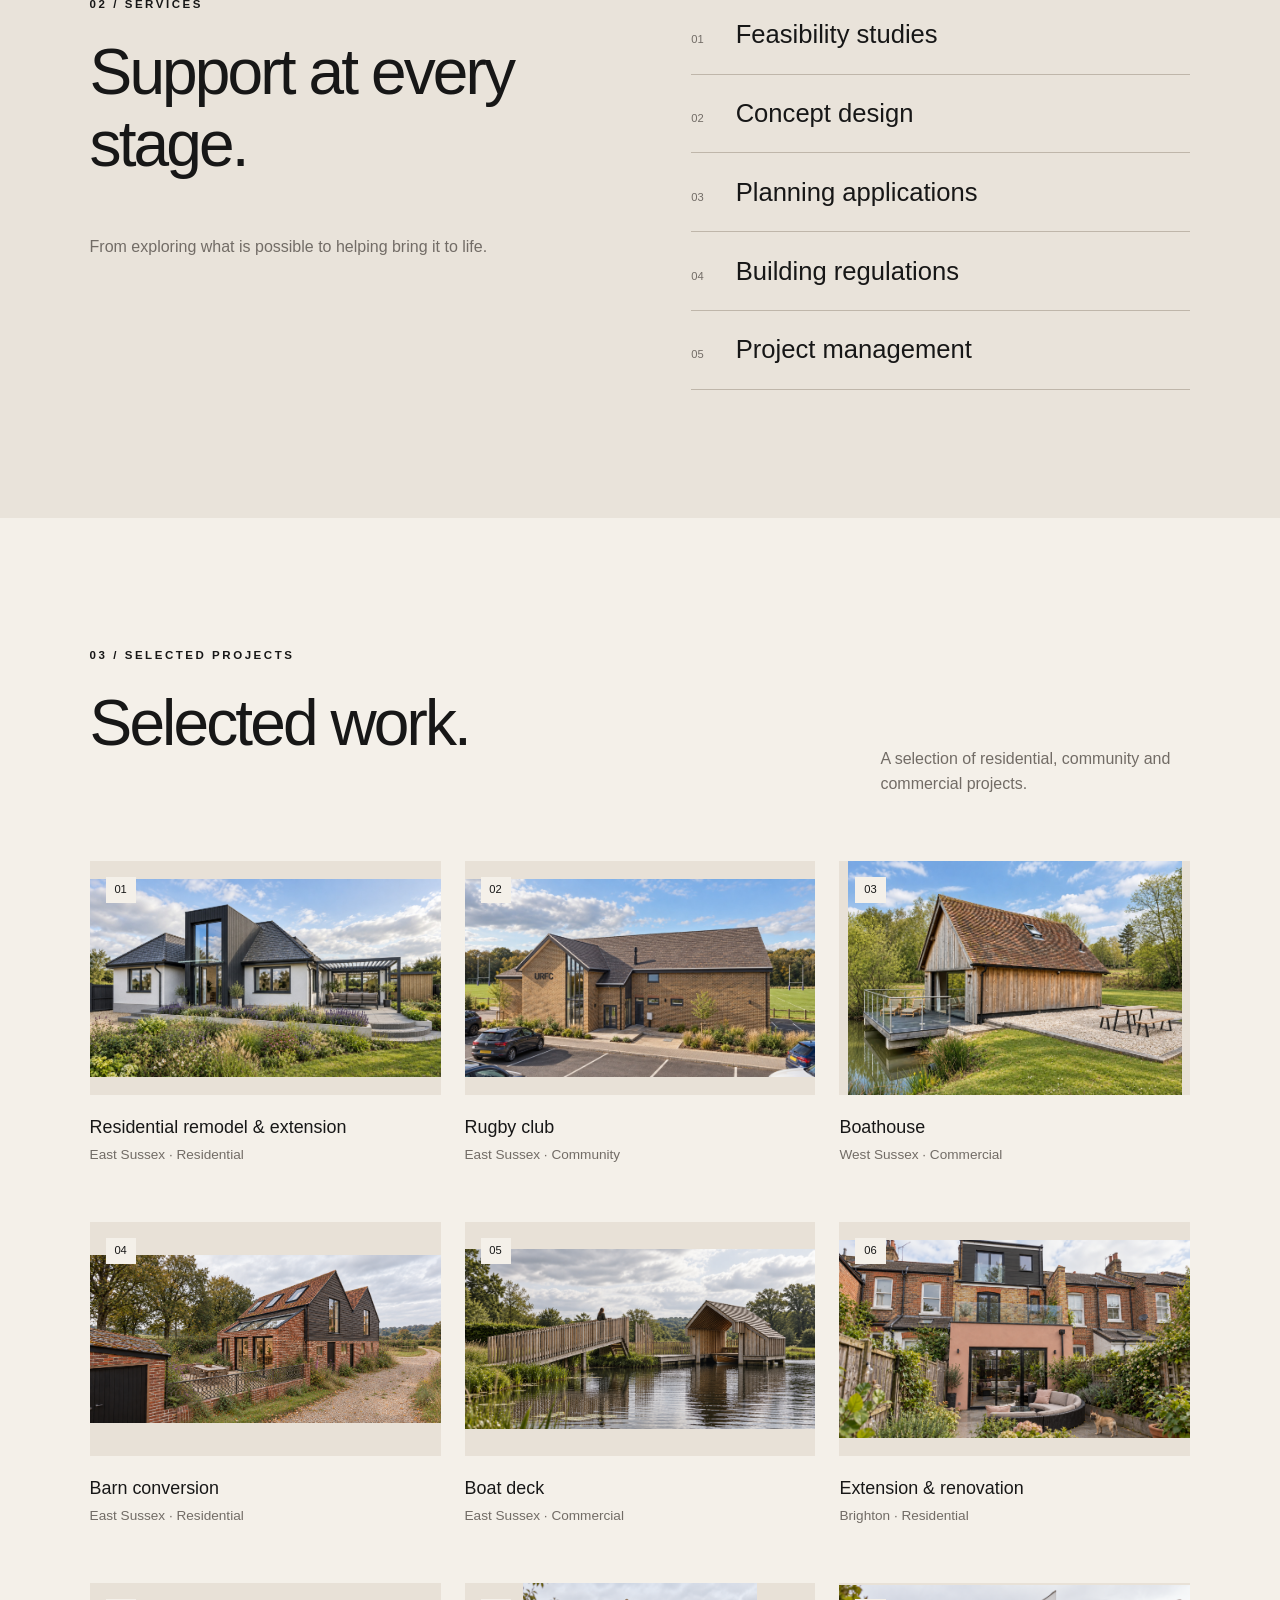
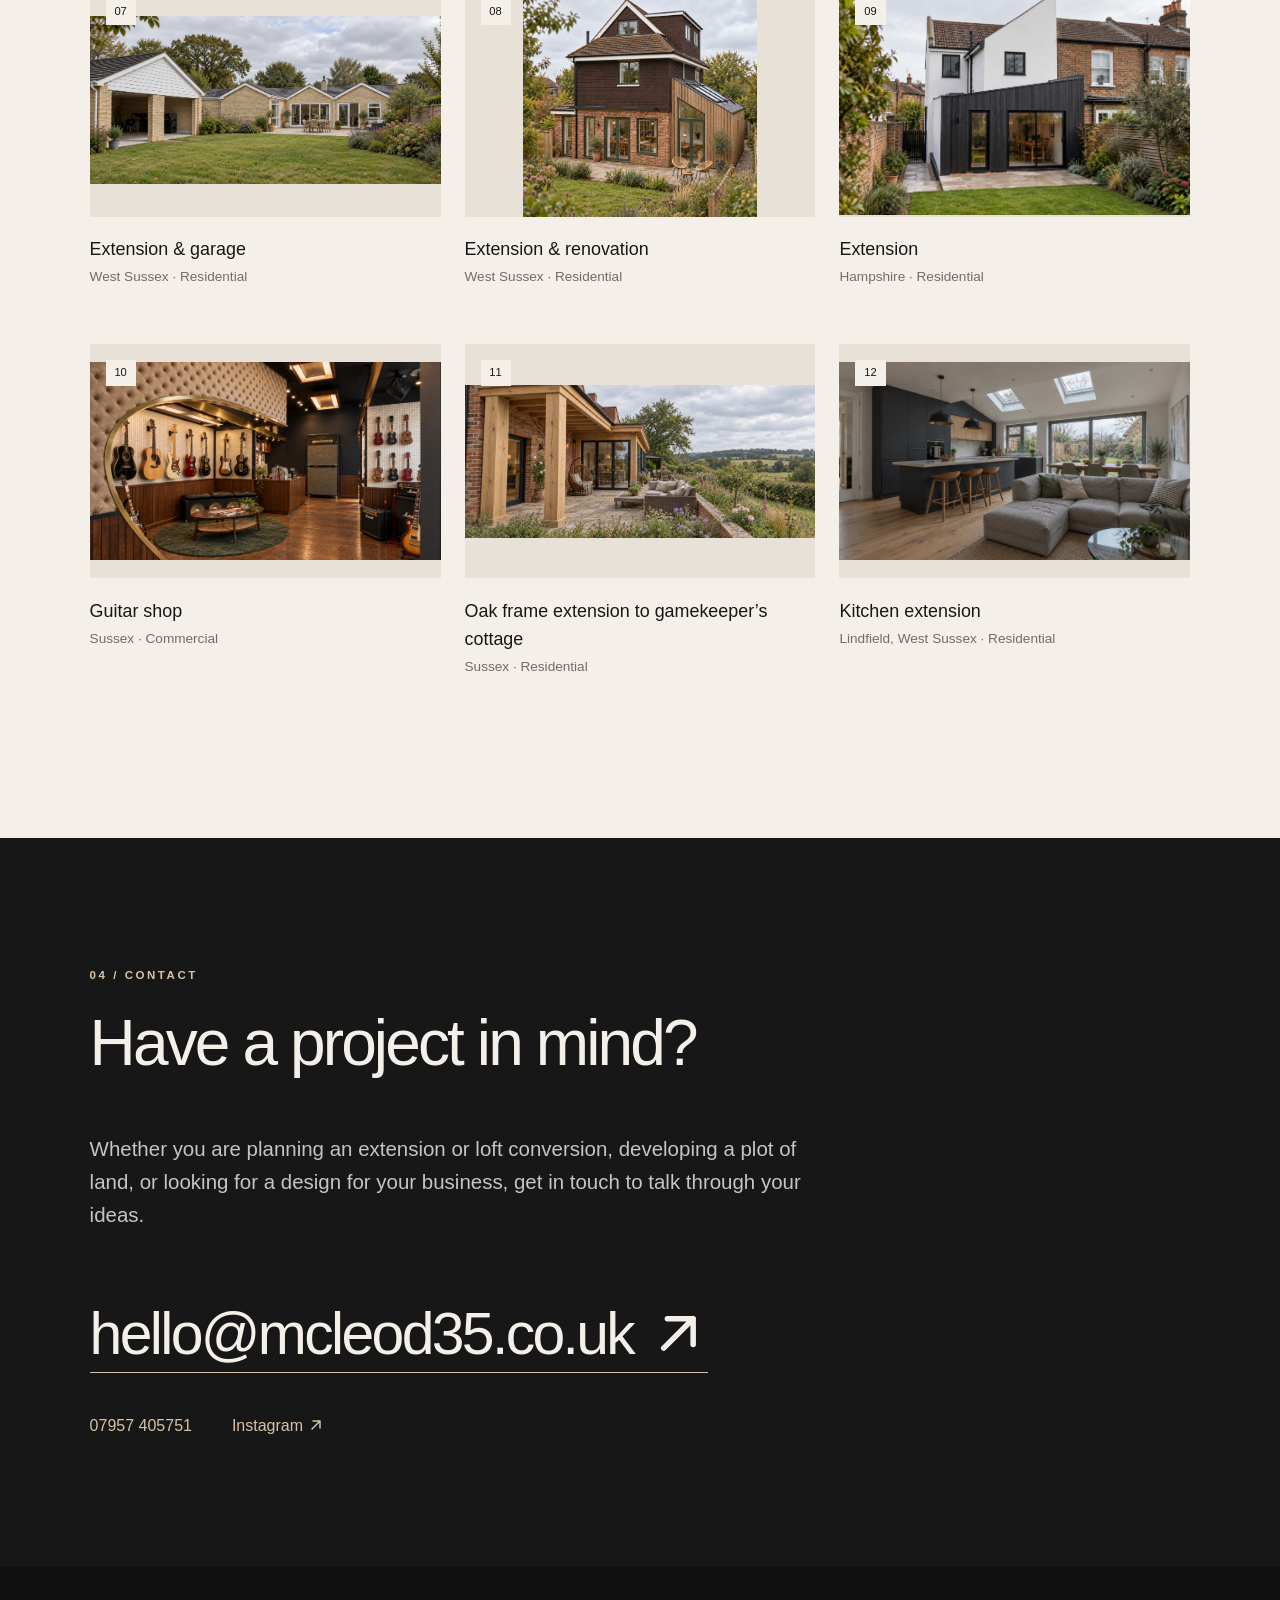
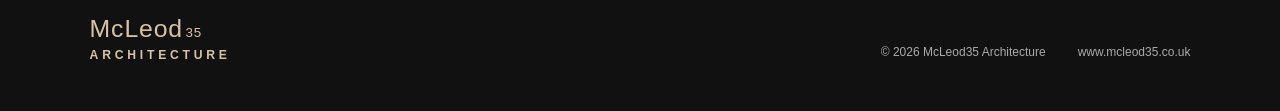
==== commit d07d4629: "Add files via upload" ====
--- a/index.html
+++ b/index.html
@@ -4,8 +4,8 @@
   <meta charset="utf-8">
   <meta name="viewport" content="width=device-width, initial-scale=1">
   <meta name="theme-color" content="#171717">
-  <meta name="description" content="McLeod35 Architecture provides residential design, house extensions, planning applications and building regulations services in Worthing, Hove, Brighton and Sussex.">
-  <title>Residential Architect in Worthing & Hove | McLeod35</title>
+  <meta name="description" content="McLeod35 Architecture provides residential and commercial architectural design, planning and building regulations services across Worthing, Hove, Brighton and Sussex.">
+  <title>Residential & Commercial Architect in Sussex | McLeod35</title>
   <link rel="canonical" href="https://www.mcleod35.co.uk/">
   <link rel="icon" href="favicon.svg" type="image/svg+xml">
   <link rel="stylesheet" href="style.css">
@@ -18,11 +18,11 @@
   </header>
   <main id="main">
     <section class="hero" id="home" aria-labelledby="hero-title">
-      <div class="hero-inner"><p class="eyebrow">Design · Planning · Building Regulations</p><h1 id="hero-title">Residential architecture in <em>Worthing, Hove &amp; Sussex.</em></h1><p>Friendly, professional architectural design for house extensions, renovations, planning applications and building regulations across Sussex.</p><a class="button" href="what-could-you-do.html">Book a free 20-minute consultation <svg class="arrow-icon" viewBox="0 0 16 16" width="16" height="16" fill="none" stroke="currentColor" stroke-width="1.5" stroke-linecap="round" stroke-linejoin="round" aria-hidden="true" focusable="false"><path d="M4 12 12 4M5 4h7v7"/></svg></a></div>
+      <div class="hero-inner"><p class="eyebrow">Residential &amp; Commercial Architecture · Worthing, Hove &amp; Sussex</p><h1 id="hero-title">Architecture for <em>homes</em> and businesses.</h1><p>Thoughtful design, practical advice and a personal approach to homes and businesses, from first idea to finished project.</p><a class="button" href="what-could-you-do.html">Book a free 20-minute consultation <svg class="arrow-icon" viewBox="0 0 16 16" width="16" height="16" fill="none" stroke="currentColor" stroke-width="1.5" stroke-linecap="round" stroke-linejoin="round" aria-hidden="true" focusable="false"><path d="M4 12 12 4M5 4h7v7"/></svg></a></div>
       <span class="hero-mark" aria-hidden="true">35</span>
     </section>
     <section class="section about" id="about"><div class="section-heading"><p class="eyebrow">01 / About</p><h2>Good design starts with a conversation.</h2></div><div class="section-copy"><p>McLeod35 Architecture is led by Georgina, a chartered architect with two decades of experience across residential, commercial and education projects, from first ideas through to completion.</p><p>With a specialist degree in advanced environmental studies, Georgina brings a considered approach to every brief. She works with a trusted team of consultants and technicians built up over many years, offering a friendly, dependable service tailored to your project.</p></div></section>
-    <section class="section services" id="services"><div class="section-heading"><p class="eyebrow">02 / Services</p><h2>Support at every stage.</h2><p>From house extensions and home renovations to planning drawings and building regulations, we help homeowners across Worthing, Hove, Brighton and Sussex turn ideas into practical designs.</p></div><ol class="service-list"><li><span>01</span>Feasibility studies</li><li><span>02</span>Concept design</li><li><span>03</span>Planning applications</li><li><span>04</span>Building regulations</li><li><span>05</span>Project management</li></ol></section>
+    <section class="section services" id="services"><div class="section-heading"><p class="eyebrow">02 / Services</p><h2>Support at every stage.</h2><p>From exploring what is possible to helping bring it to life.</p></div><ol class="service-list"><li><span>01</span>Feasibility studies</li><li><span>02</span>Concept design</li><li><span>03</span>Planning applications</li><li><span>04</span>Building regulations</li><li><span>05</span>Project management</li></ol></section>
     <section class="projects section" id="projects"><div class="projects-heading"><div><p class="eyebrow">03 / Selected projects</p><h2>Selected work.</h2></div><p>A selection of residential, community and commercial projects.</p></div><div class="project-grid">
       <article class="project"><a class="project-image" href="images/residential-remodel-east-sussex.jpg" data-lightbox><img src="images/residential-remodel-east-sussex.jpg" alt="Residential remodel and extension in East Sussex" loading="lazy" onload="this.parentElement.classList.add('has-image')" onerror="this.remove()"><span>01</span><span class="view-hint">View full image <svg class="arrow-icon" viewBox="0 0 16 16" width="16" height="16" fill="none" stroke="currentColor" stroke-width="1.5" stroke-linecap="round" stroke-linejoin="round" aria-hidden="true" focusable="false"><path d="M4 12 12 4M5 4h7v7"/></svg></span></a><div class="project-caption"><h3>Residential remodel &amp; extension</h3><p>East Sussex · Residential</p></div></article>
       <article class="project"><a class="project-image" href="images/rugby-club-east-sussex.jpg" data-lightbox><img src="images/rugby-club-east-sussex.jpg" alt="Rugby club in East Sussex" loading="lazy" onload="this.parentElement.classList.add('has-image')" onerror="this.remove()"><span>02</span><span class="view-hint">View full image <svg class="arrow-icon" viewBox="0 0 16 16" width="16" height="16" fill="none" stroke="currentColor" stroke-width="1.5" stroke-linecap="round" stroke-linejoin="round" aria-hidden="true" focusable="false"><path d="M4 12 12 4M5 4h7v7"/></svg></span></a><div class="project-caption"><h3>Rugby club</h3><p>East Sussex · Community</p></div></article>
@@ -37,7 +37,7 @@
       <article class="project"><a class="project-image" href="images/Oak%20frame%20extension%20to%20game%20keepers%20cottage%20Sussex.png" data-lightbox><img src="images/Oak%20frame%20extension%20to%20game%20keepers%20cottage%20Sussex.png" alt="Oak frame extension to game keepers cottage Sussex" loading="lazy" onload="this.parentElement.classList.add('has-image')" onerror="this.remove()"><span>11</span><span class="view-hint">View full image <svg class="arrow-icon" viewBox="0 0 16 16" width="16" height="16" fill="none" stroke="currentColor" stroke-width="1.5" stroke-linecap="round" stroke-linejoin="round" aria-hidden="true" focusable="false"><path d="M4 12 12 4M5 4h7v7"/></svg></span></a><div class="project-caption"><h3>Oak frame extension to gamekeeper’s cottage</h3><p>Sussex · Residential</p></div></article>
       <article class="project"><a class="project-image" href="images/Kitchen%20Extension%20Lindfield.png" data-lightbox><img src="images/Kitchen%20Extension%20Lindfield.png" alt="Kitchen Extension Lindfield" loading="lazy" onload="this.parentElement.classList.add('has-image')" onerror="this.remove()"><span>12</span><span class="view-hint">View full image <svg class="arrow-icon" viewBox="0 0 16 16" width="16" height="16" fill="none" stroke="currentColor" stroke-width="1.5" stroke-linecap="round" stroke-linejoin="round" aria-hidden="true" focusable="false"><path d="M4 12 12 4M5 4h7v7"/></svg></span></a><div class="project-caption"><h3>Kitchen extension</h3><p>Lindfield, West Sussex · Residential</p></div></article>
     </div></section>
-    <section class="contact section" id="contact"><p class="eyebrow">04 / Contact</p><h2>Have a project in mind?</h2><p>Planning a house extension, loft conversion or renovation in Sussex? Get in touch to discuss your ideas, or book a free 20-minute introductory consultation.</p><p><a href="what-could-you-do.html">Book your free 20-minute consultation</a></p><a class="contact-email" href="mailto:hello@mcleod35.co.uk">hello@mcleod35.co.uk <svg class="arrow-icon" viewBox="0 0 16 16" width="16" height="16" fill="none" stroke="currentColor" stroke-width="1.5" stroke-linecap="round" stroke-linejoin="round" aria-hidden="true" focusable="false"><path d="M4 12 12 4M5 4h7v7"/></svg></a><div class="contact-links"><a href="tel:+447957405751">07957 405751</a><a href="https://www.instagram.com/mcleod35architecure/" target="_blank" rel="noopener noreferrer">Instagram <svg class="arrow-icon" viewBox="0 0 16 16" width="16" height="16" fill="none" stroke="currentColor" stroke-width="1.5" stroke-linecap="round" stroke-linejoin="round" aria-hidden="true" focusable="false"><path d="M4 12 12 4M5 4h7v7"/></svg></a></div></section>
+    <section class="contact section" id="contact"><p class="eyebrow">04 / Contact</p><h2>Have a project in mind?</h2><p>Whether you are planning an extension or loft conversion, developing a plot of land, or looking for a design for your business, get in touch to talk through your ideas.</p><a class="contact-email" href="mailto:hello@mcleod35.co.uk">hello@mcleod35.co.uk <svg class="arrow-icon" viewBox="0 0 16 16" width="16" height="16" fill="none" stroke="currentColor" stroke-width="1.5" stroke-linecap="round" stroke-linejoin="round" aria-hidden="true" focusable="false"><path d="M4 12 12 4M5 4h7v7"/></svg></a><div class="contact-links"><a href="tel:+447957405751">07957 405751</a><a href="https://www.instagram.com/mcleod35architecure/" target="_blank" rel="noopener noreferrer">Instagram <svg class="arrow-icon" viewBox="0 0 16 16" width="16" height="16" fill="none" stroke="currentColor" stroke-width="1.5" stroke-linecap="round" stroke-linejoin="round" aria-hidden="true" focusable="false"><path d="M4 12 12 4M5 4h7v7"/></svg></a></div></section>
   </main>
   <footer><a class="brand footer-brand" href="#home" aria-label="McLeod35 Architecture, back to top"><span>McLeod<small>35</small></span><strong>ARCHITECTURE</strong></a><div><span>© <span id="year">2026</span> McLeod35 Architecture</span><a href="https://www.mcleod35.co.uk/">www.mcleod35.co.uk</a></div></footer>
   <dialog id="image-viewer" aria-label="Project image"><button class="viewer-close" type="button" aria-label="Close image">×</button><img alt=""></dialog>
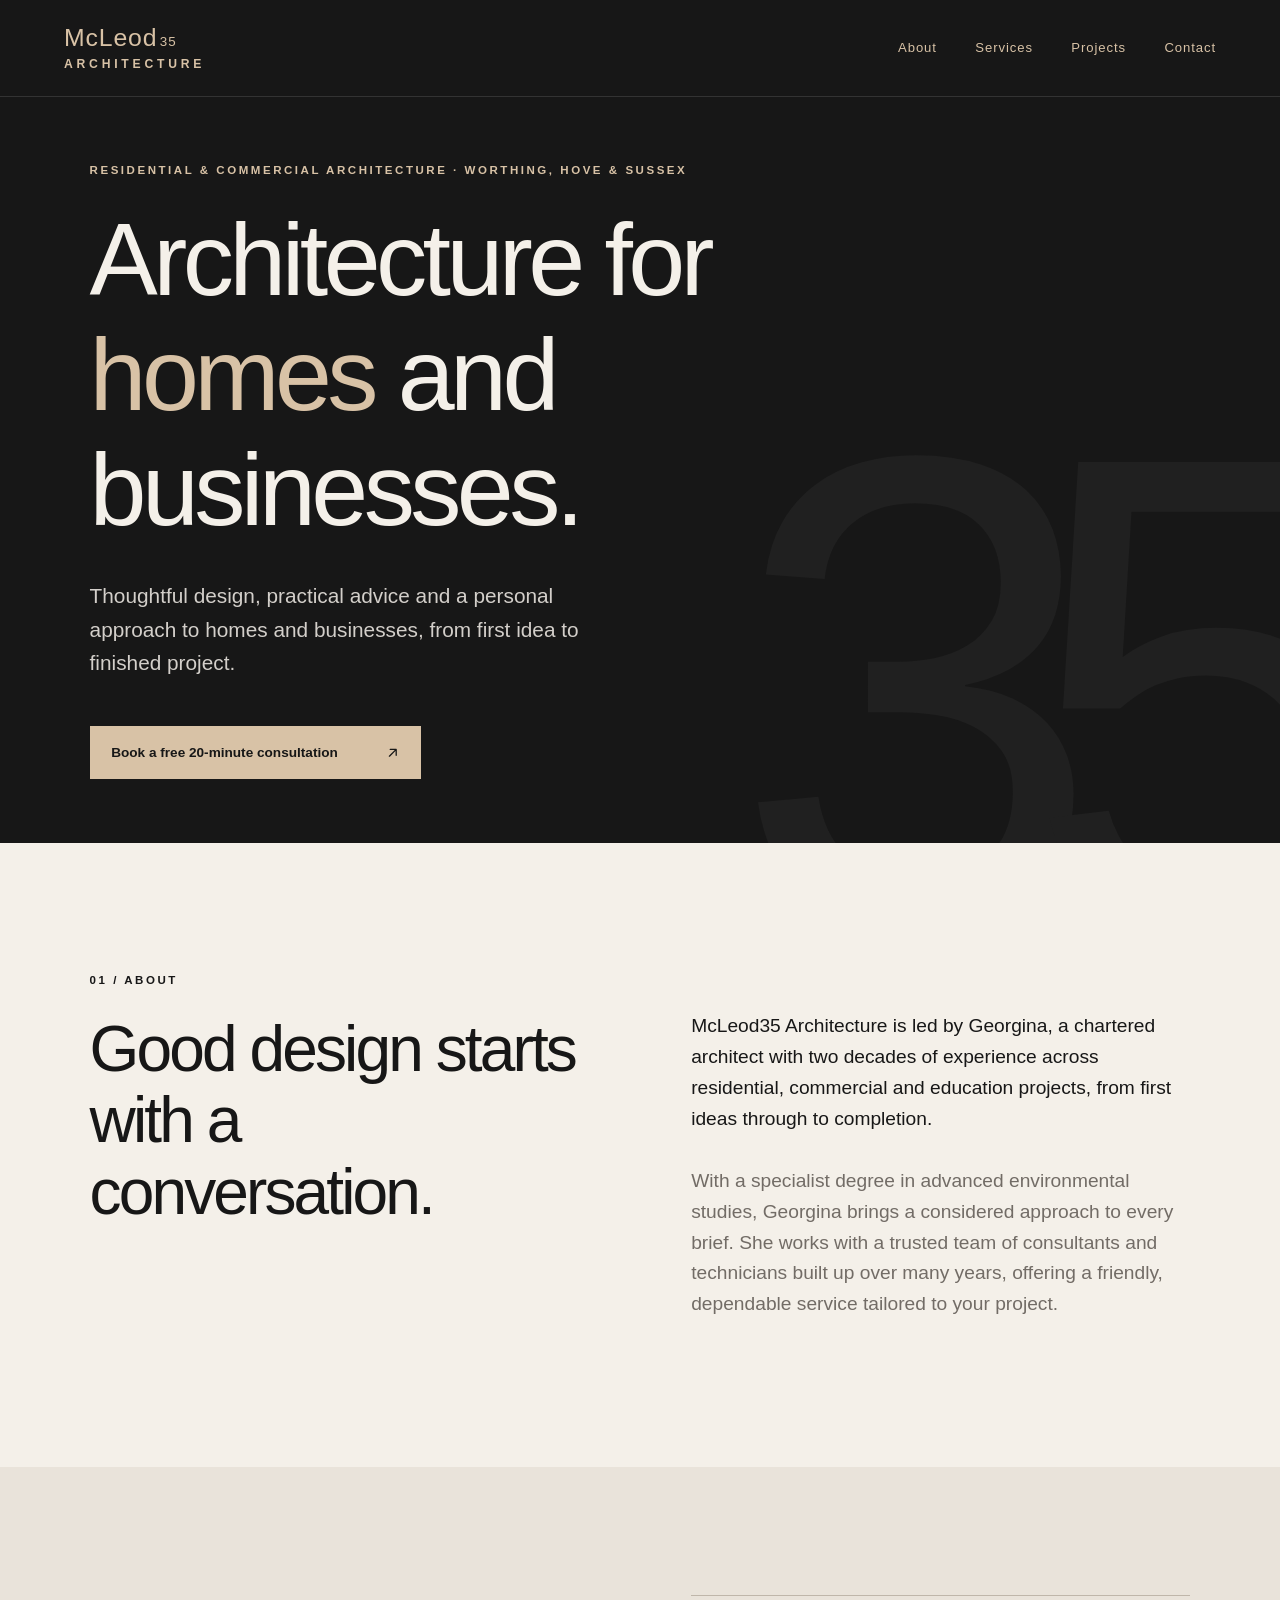
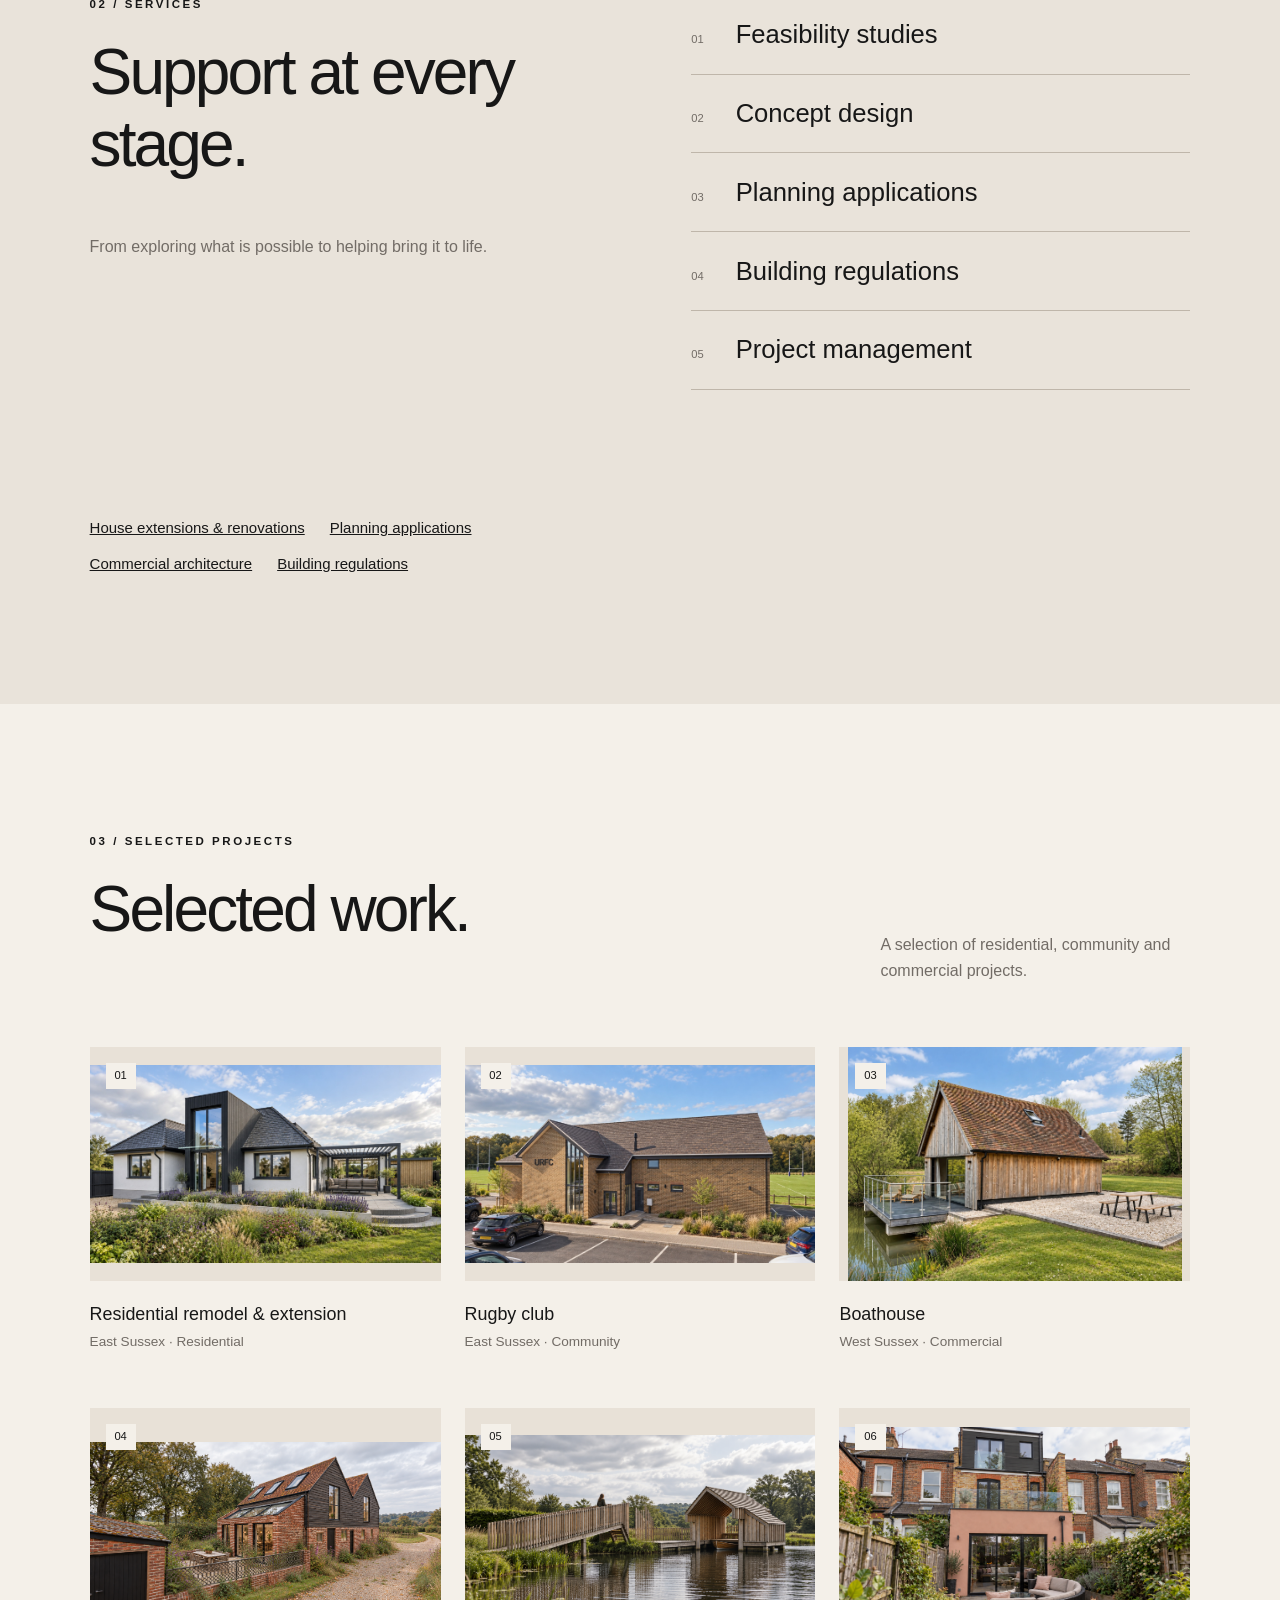
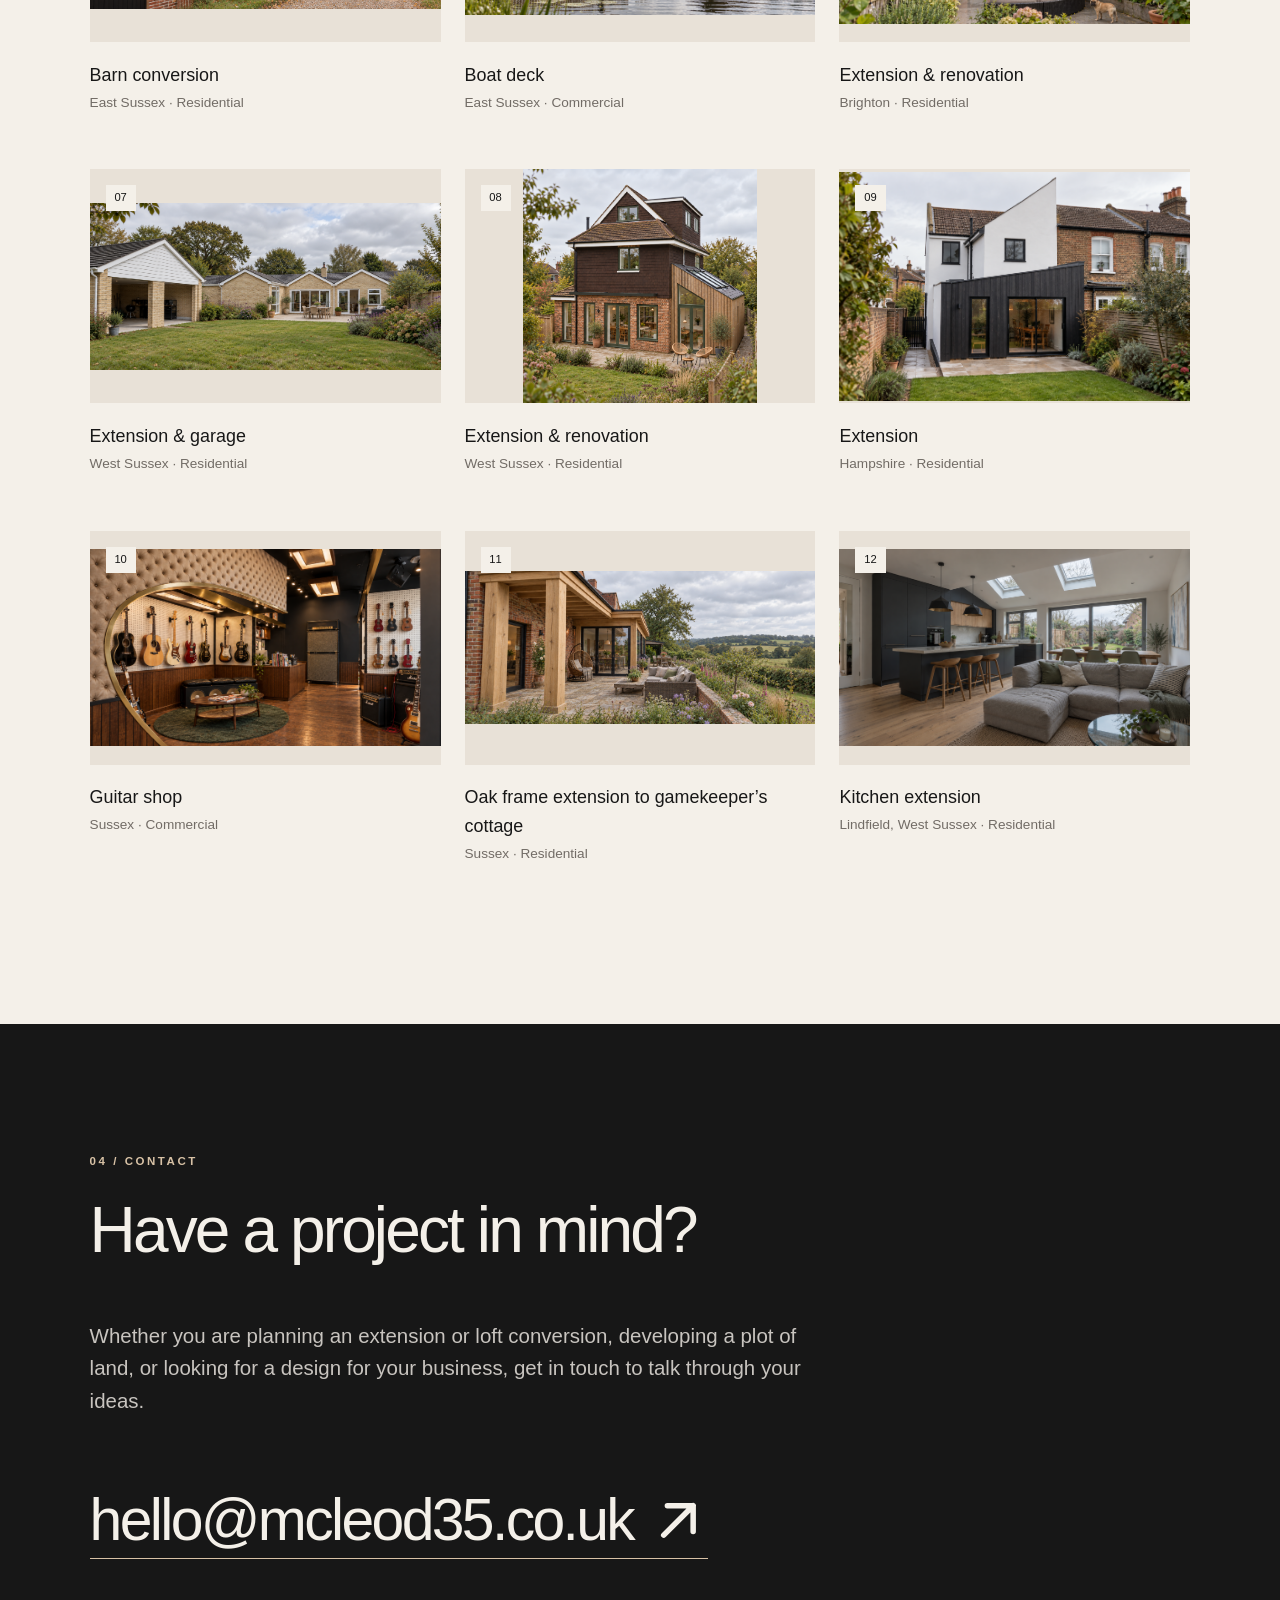
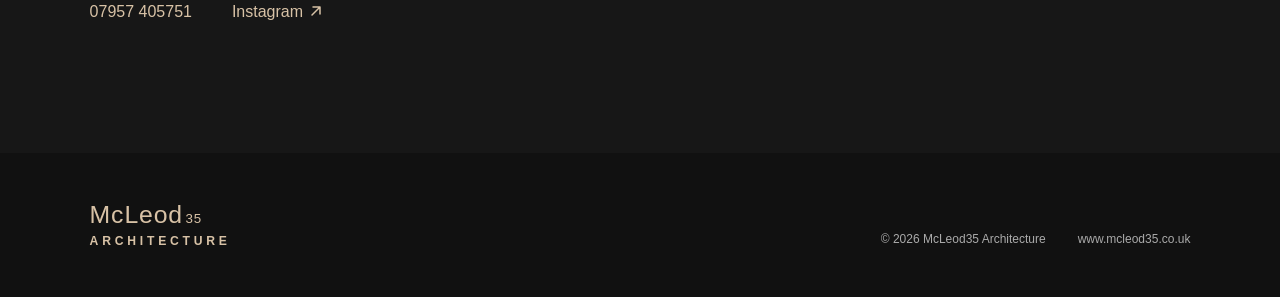
==== commit c57f44a6: "Add files via upload" ====
--- a/index.html
+++ b/index.html
@@ -22,7 +22,7 @@
       <span class="hero-mark" aria-hidden="true">35</span>
     </section>
     <section class="section about" id="about"><div class="section-heading"><p class="eyebrow">01 / About</p><h2>Good design starts with a conversation.</h2></div><div class="section-copy"><p>McLeod35 Architecture is led by Georgina, a chartered architect with two decades of experience across residential, commercial and education projects, from first ideas through to completion.</p><p>With a specialist degree in advanced environmental studies, Georgina brings a considered approach to every brief. She works with a trusted team of consultants and technicians built up over many years, offering a friendly, dependable service tailored to your project.</p></div></section>
-    <section class="section services" id="services"><div class="section-heading"><p class="eyebrow">02 / Services</p><h2>Support at every stage.</h2><p>From exploring what is possible to helping bring it to life.</p></div><ol class="service-list"><li><span>01</span>Feasibility studies</li><li><span>02</span>Concept design</li><li><span>03</span>Planning applications</li><li><span>04</span>Building regulations</li><li><span>05</span>Project management</li></ol></section>
+    <section class="section services" id="services"><div class="section-heading"><p class="eyebrow">02 / Services</p><h2>Support at every stage.</h2><p>From exploring what is possible to helping bring it to life.</p></div><ol class="service-list"><li><span>01</span>Feasibility studies</li><li><span>02</span>Concept design</li><li><span>03</span>Planning applications</li><li><span>04</span>Building regulations</li><li><span>05</span>Project management</li></ol><nav class="seo-service-links" aria-label="Explore our architectural services" style="display:flex;flex-wrap:wrap;gap:12px 25px;margin-top:24px;font-size:15px"><a href="house-extensions.html">House extensions &amp; renovations</a> <a href="planning-applications.html">Planning applications</a> <a href="commercial-architecture.html">Commercial architecture</a> <a href="building-regulations.html">Building regulations</a></nav></section>
     <section class="projects section" id="projects"><div class="projects-heading"><div><p class="eyebrow">03 / Selected projects</p><h2>Selected work.</h2></div><p>A selection of residential, community and commercial projects.</p></div><div class="project-grid">
       <article class="project"><a class="project-image" href="images/residential-remodel-east-sussex.jpg" data-lightbox><img src="images/residential-remodel-east-sussex.jpg" alt="Residential remodel and extension in East Sussex" loading="lazy" onload="this.parentElement.classList.add('has-image')" onerror="this.remove()"><span>01</span><span class="view-hint">View full image <svg class="arrow-icon" viewBox="0 0 16 16" width="16" height="16" fill="none" stroke="currentColor" stroke-width="1.5" stroke-linecap="round" stroke-linejoin="round" aria-hidden="true" focusable="false"><path d="M4 12 12 4M5 4h7v7"/></svg></span></a><div class="project-caption"><h3>Residential remodel &amp; extension</h3><p>East Sussex · Residential</p></div></article>
       <article class="project"><a class="project-image" href="images/rugby-club-east-sussex.jpg" data-lightbox><img src="images/rugby-club-east-sussex.jpg" alt="Rugby club in East Sussex" loading="lazy" onload="this.parentElement.classList.add('has-image')" onerror="this.remove()"><span>02</span><span class="view-hint">View full image <svg class="arrow-icon" viewBox="0 0 16 16" width="16" height="16" fill="none" stroke="currentColor" stroke-width="1.5" stroke-linecap="round" stroke-linejoin="round" aria-hidden="true" focusable="false"><path d="M4 12 12 4M5 4h7v7"/></svg></span></a><div class="project-caption"><h3>Rugby club</h3><p>East Sussex · Community</p></div></article>
